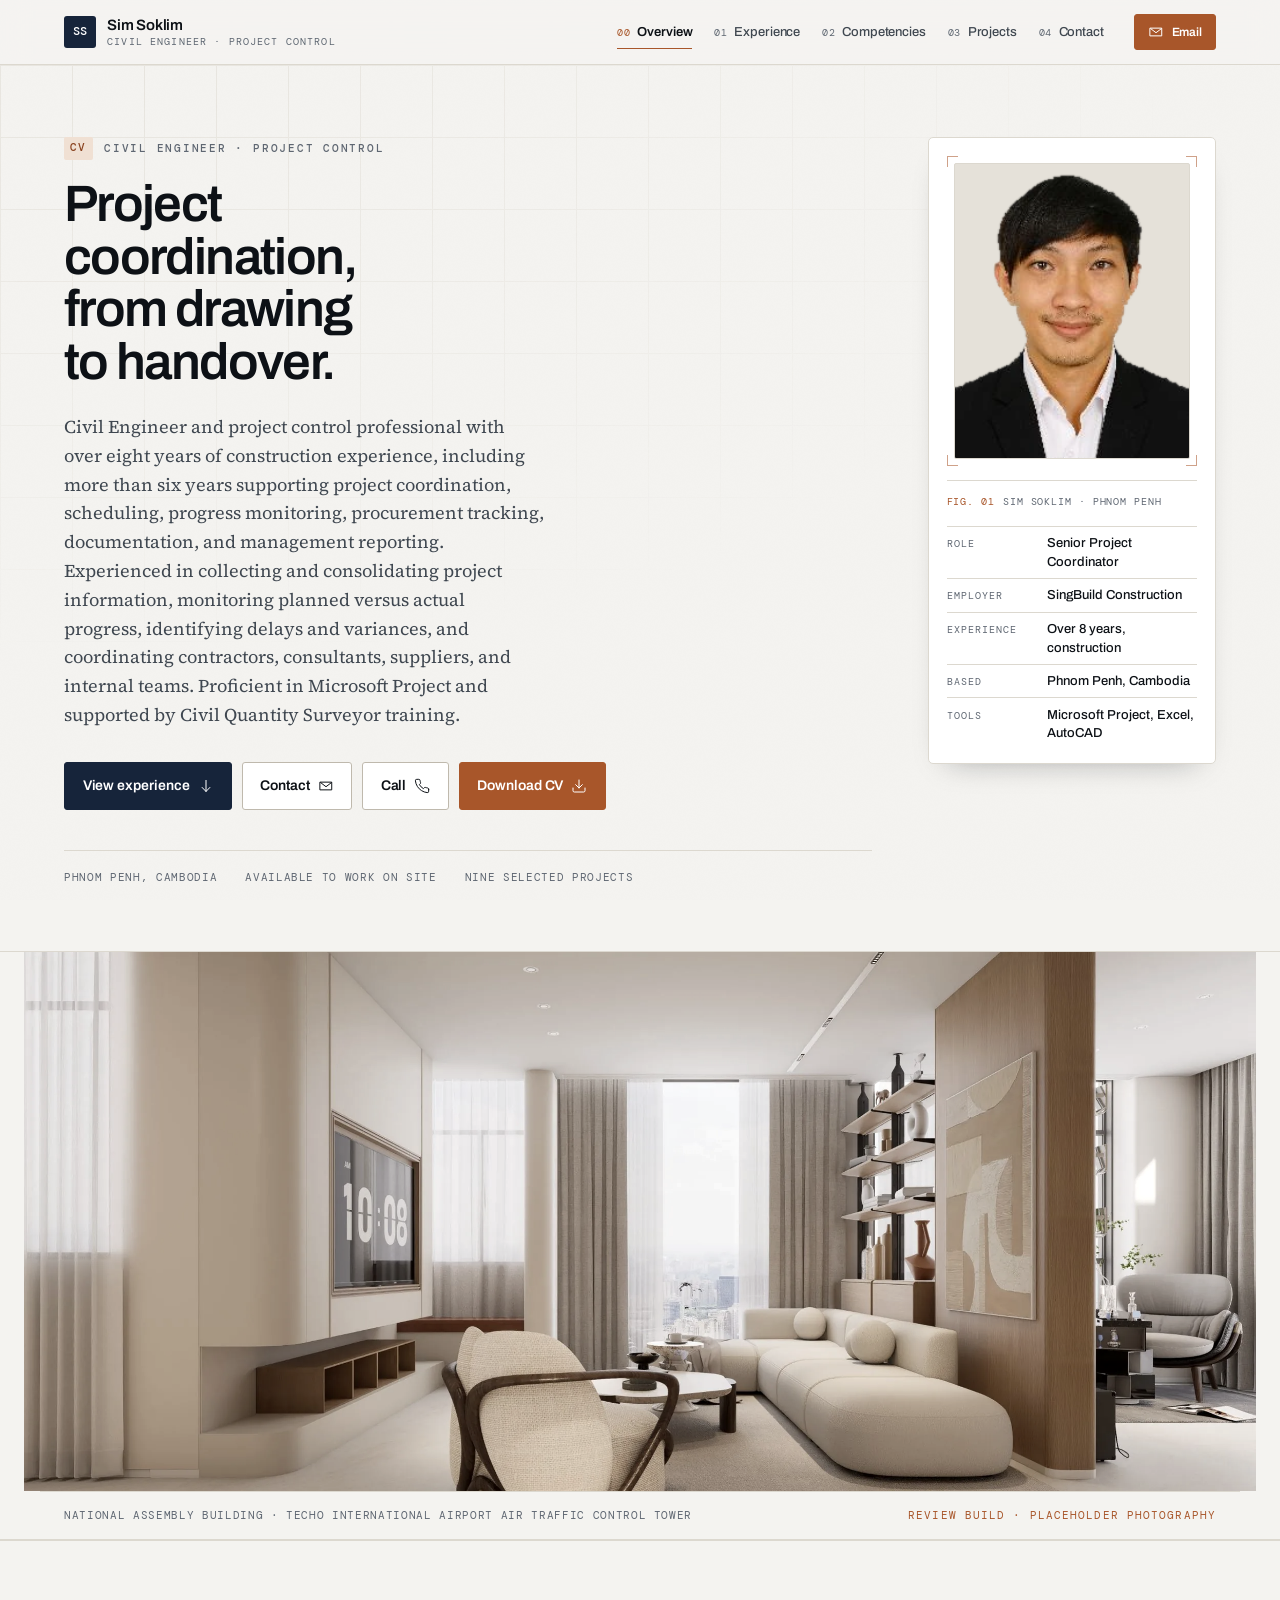
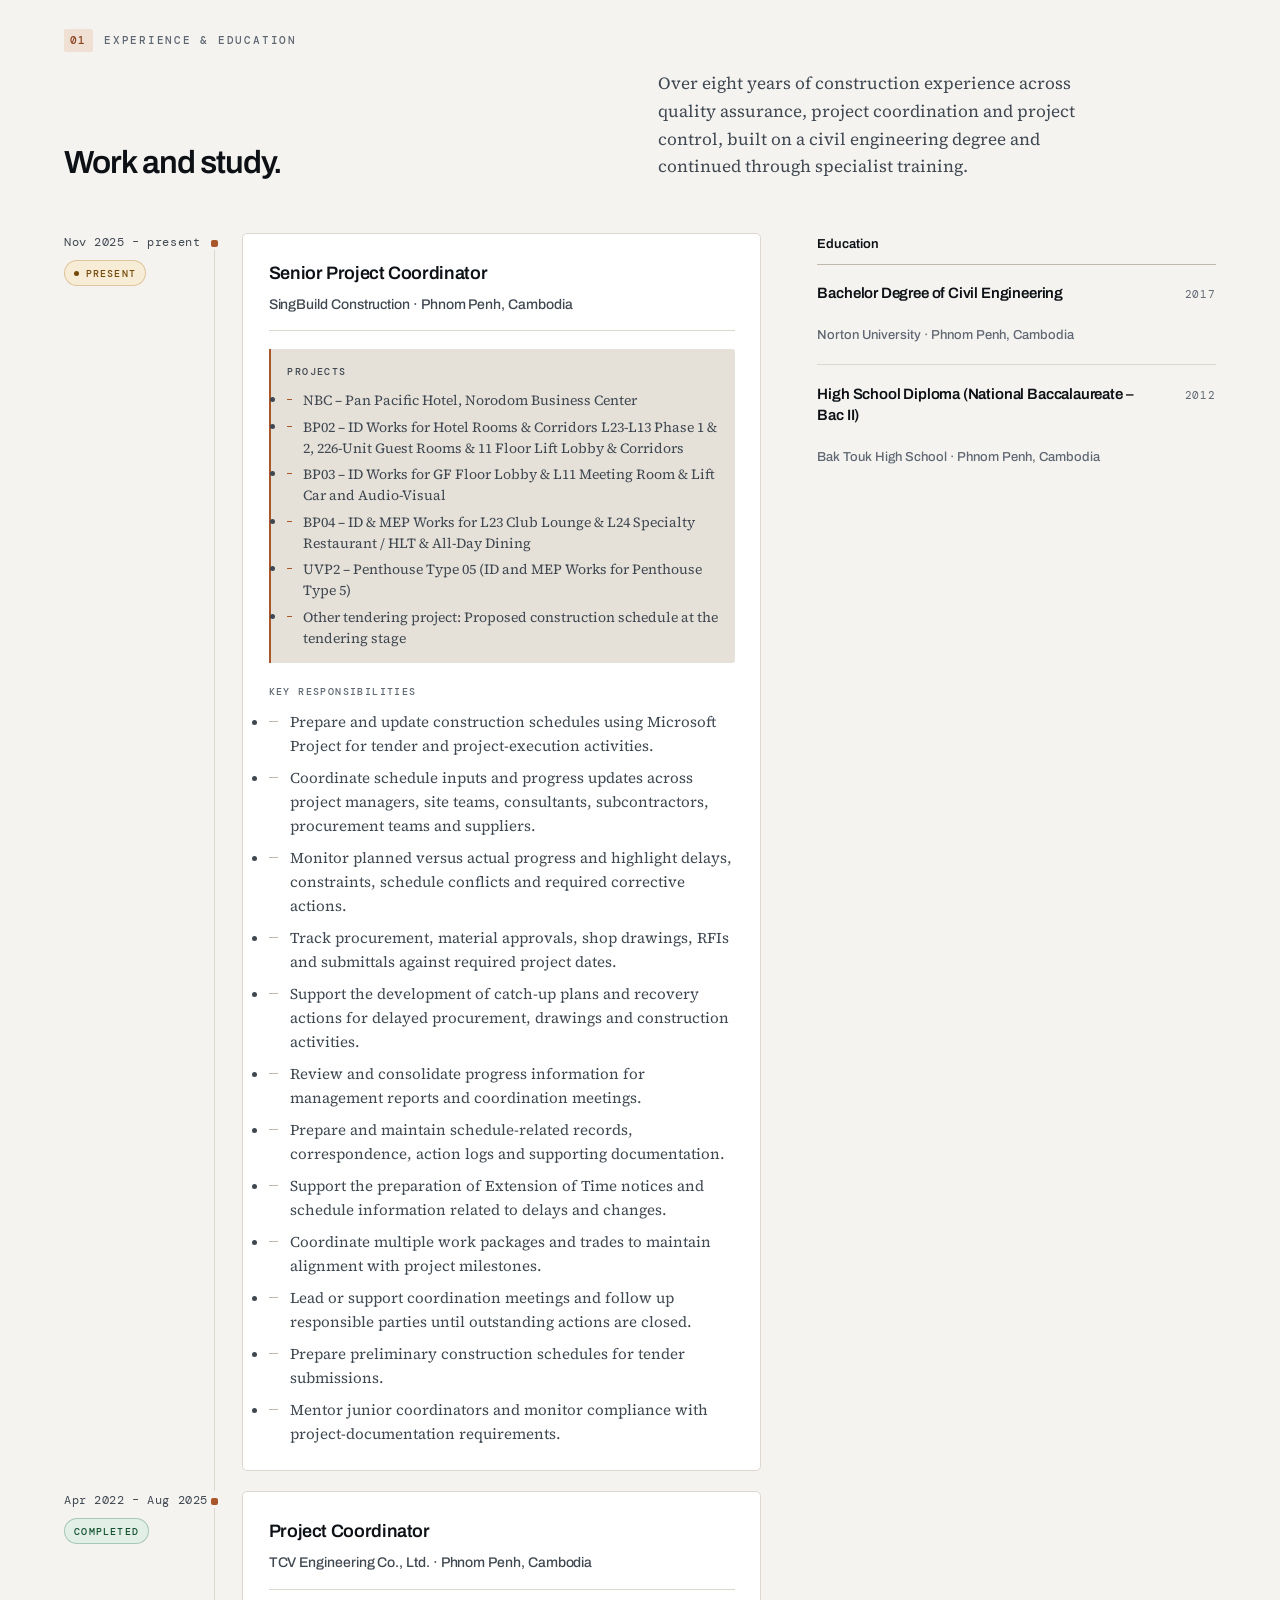
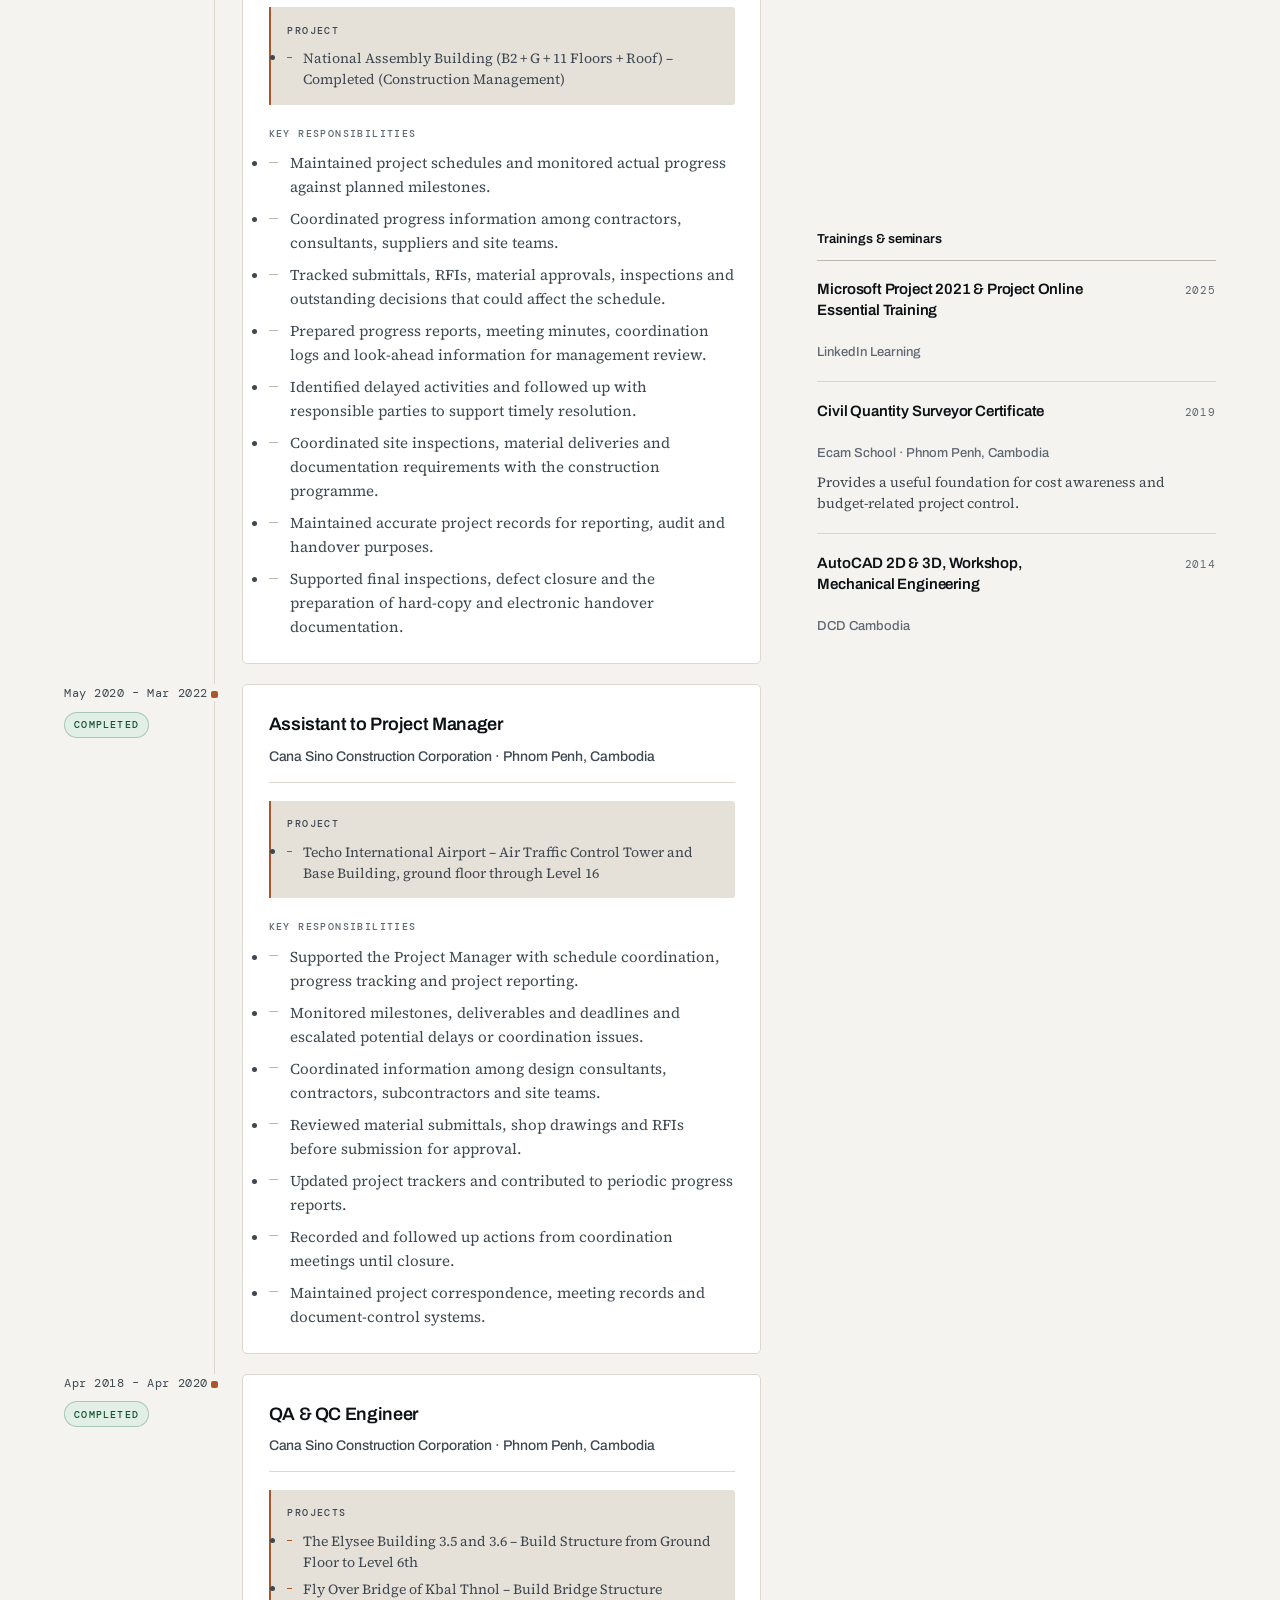
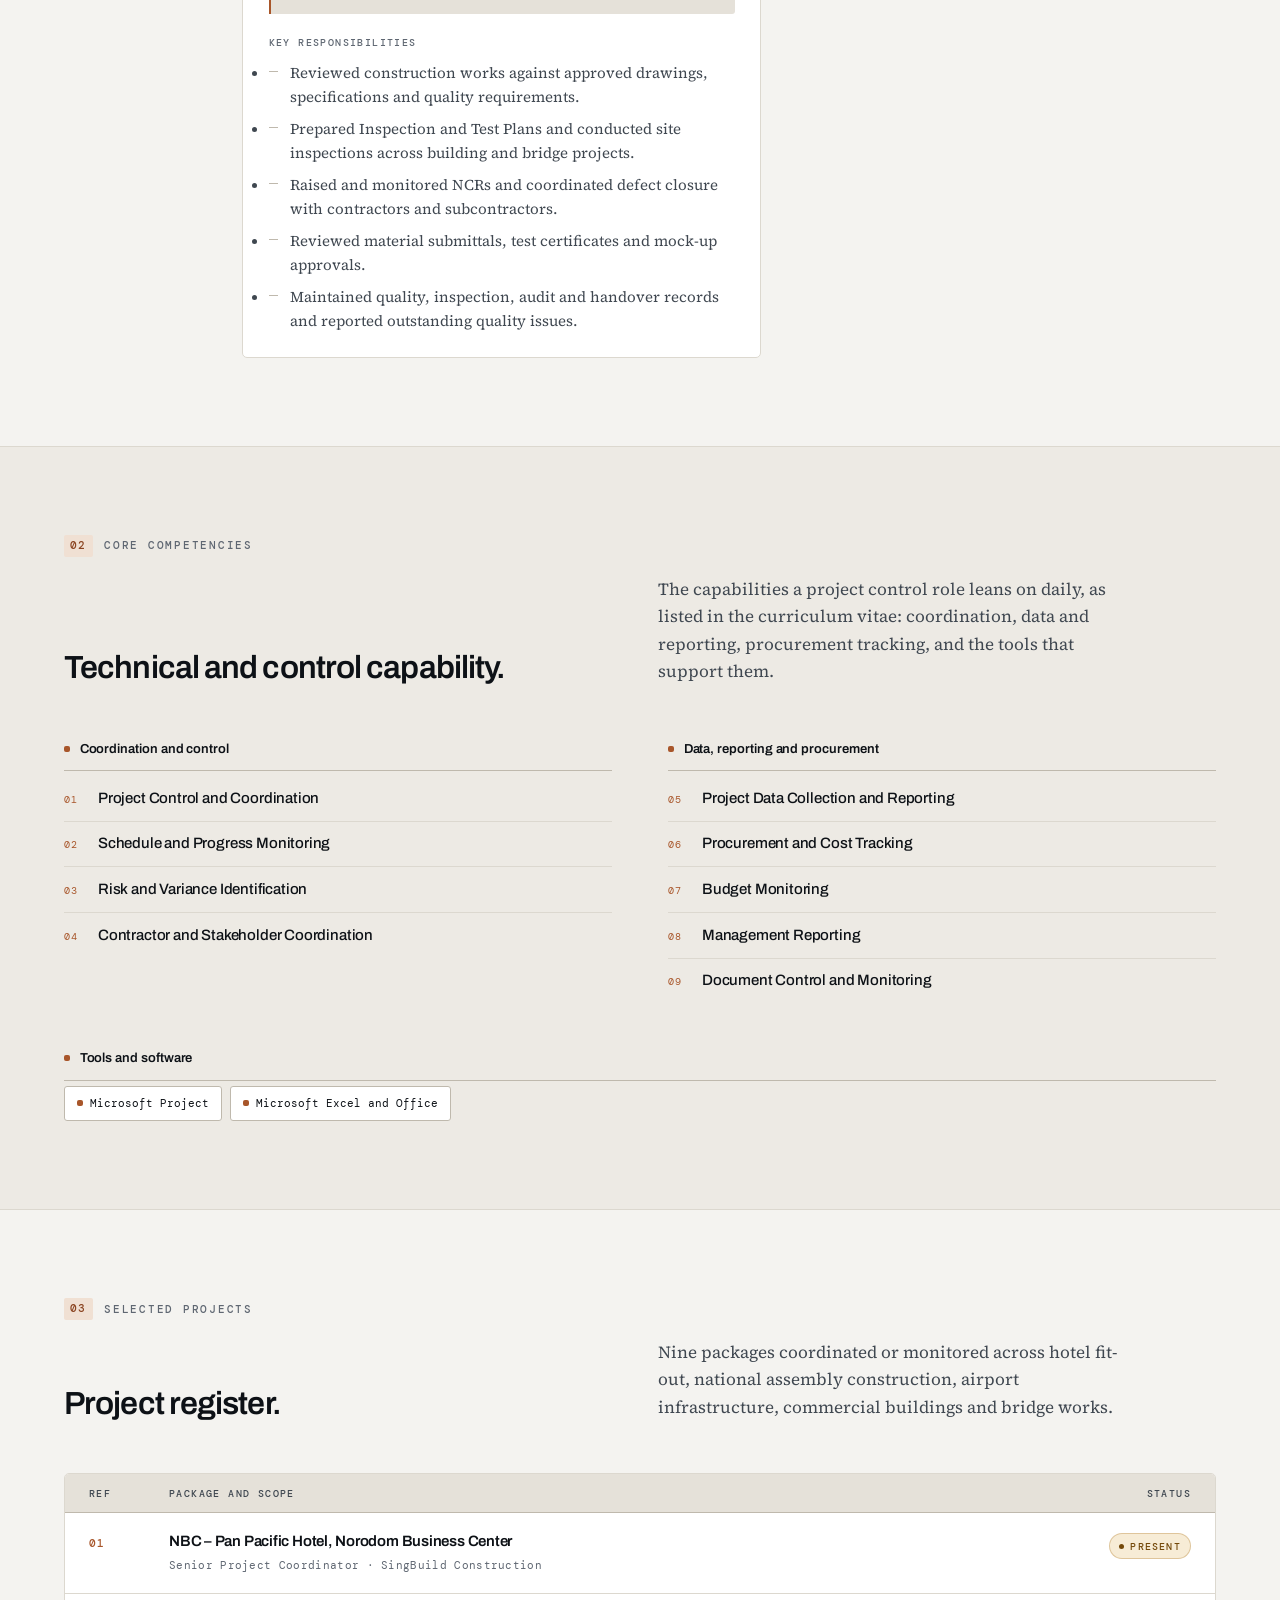
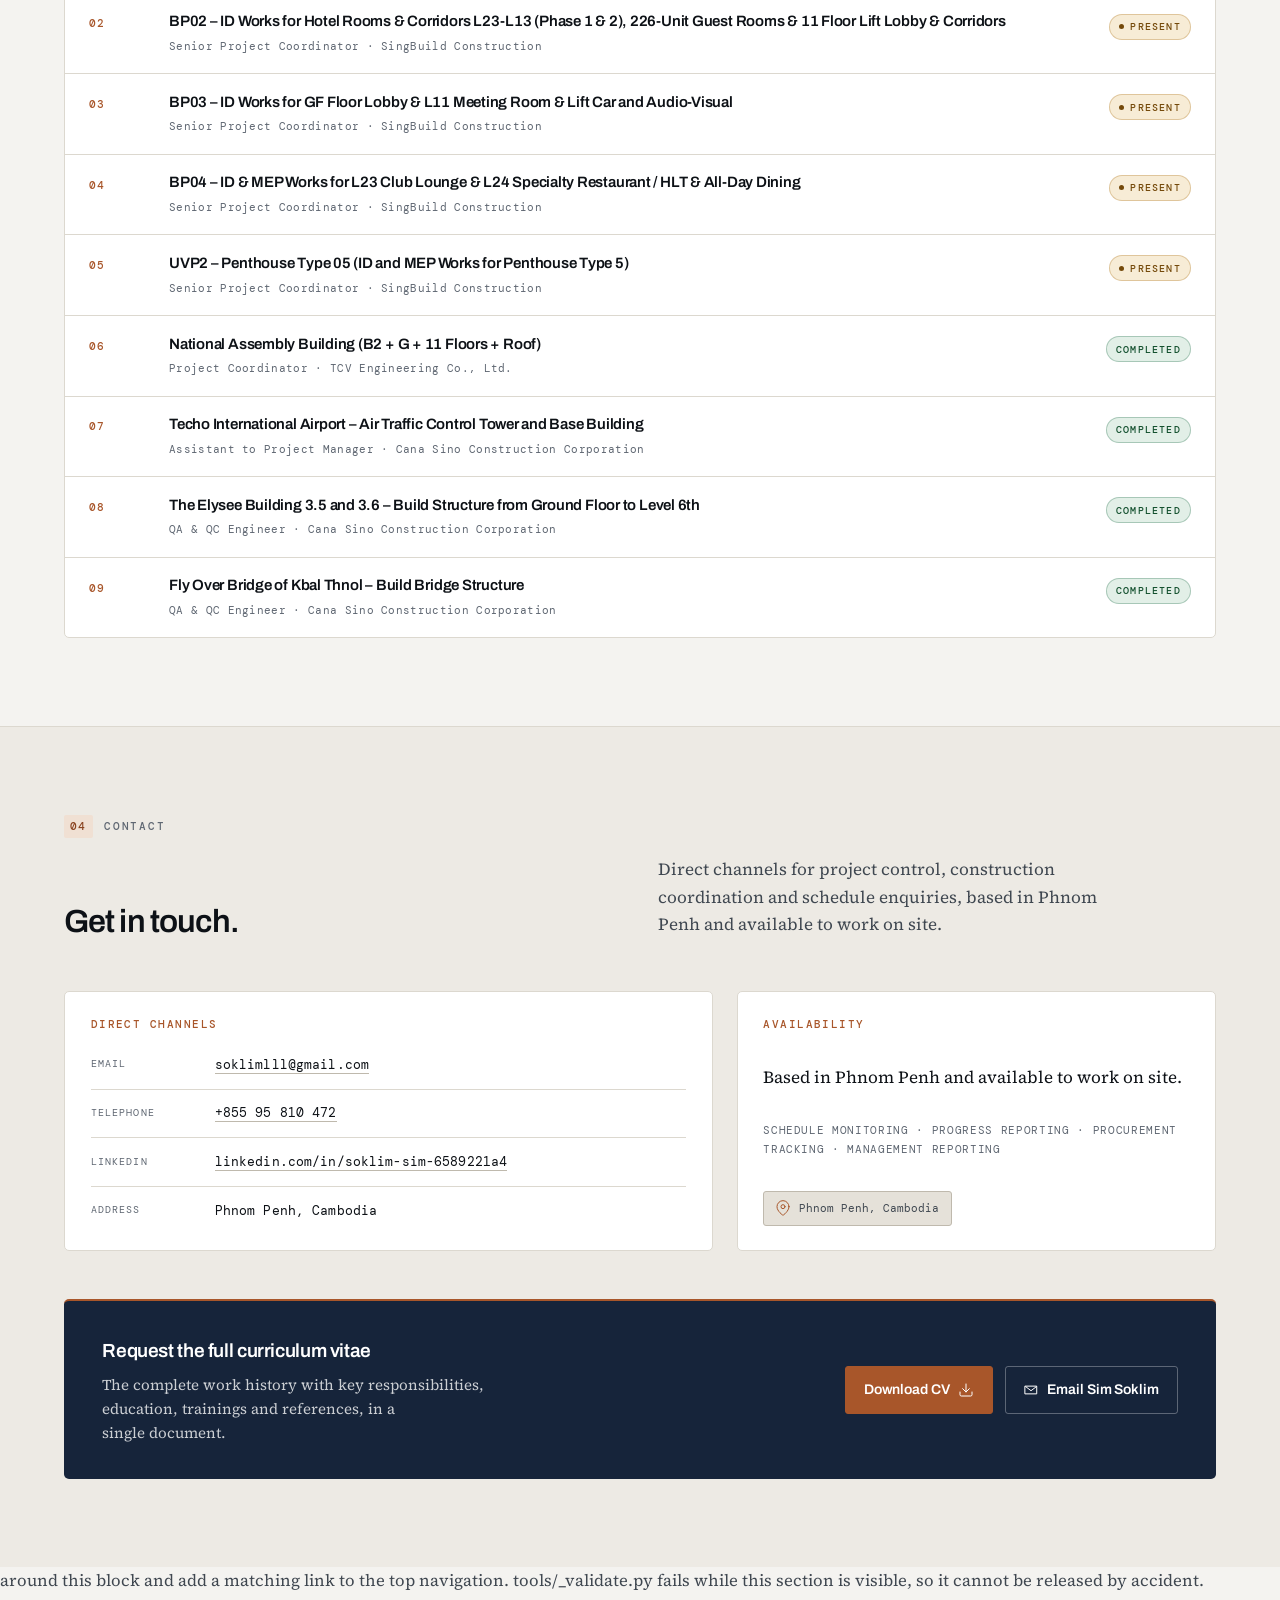
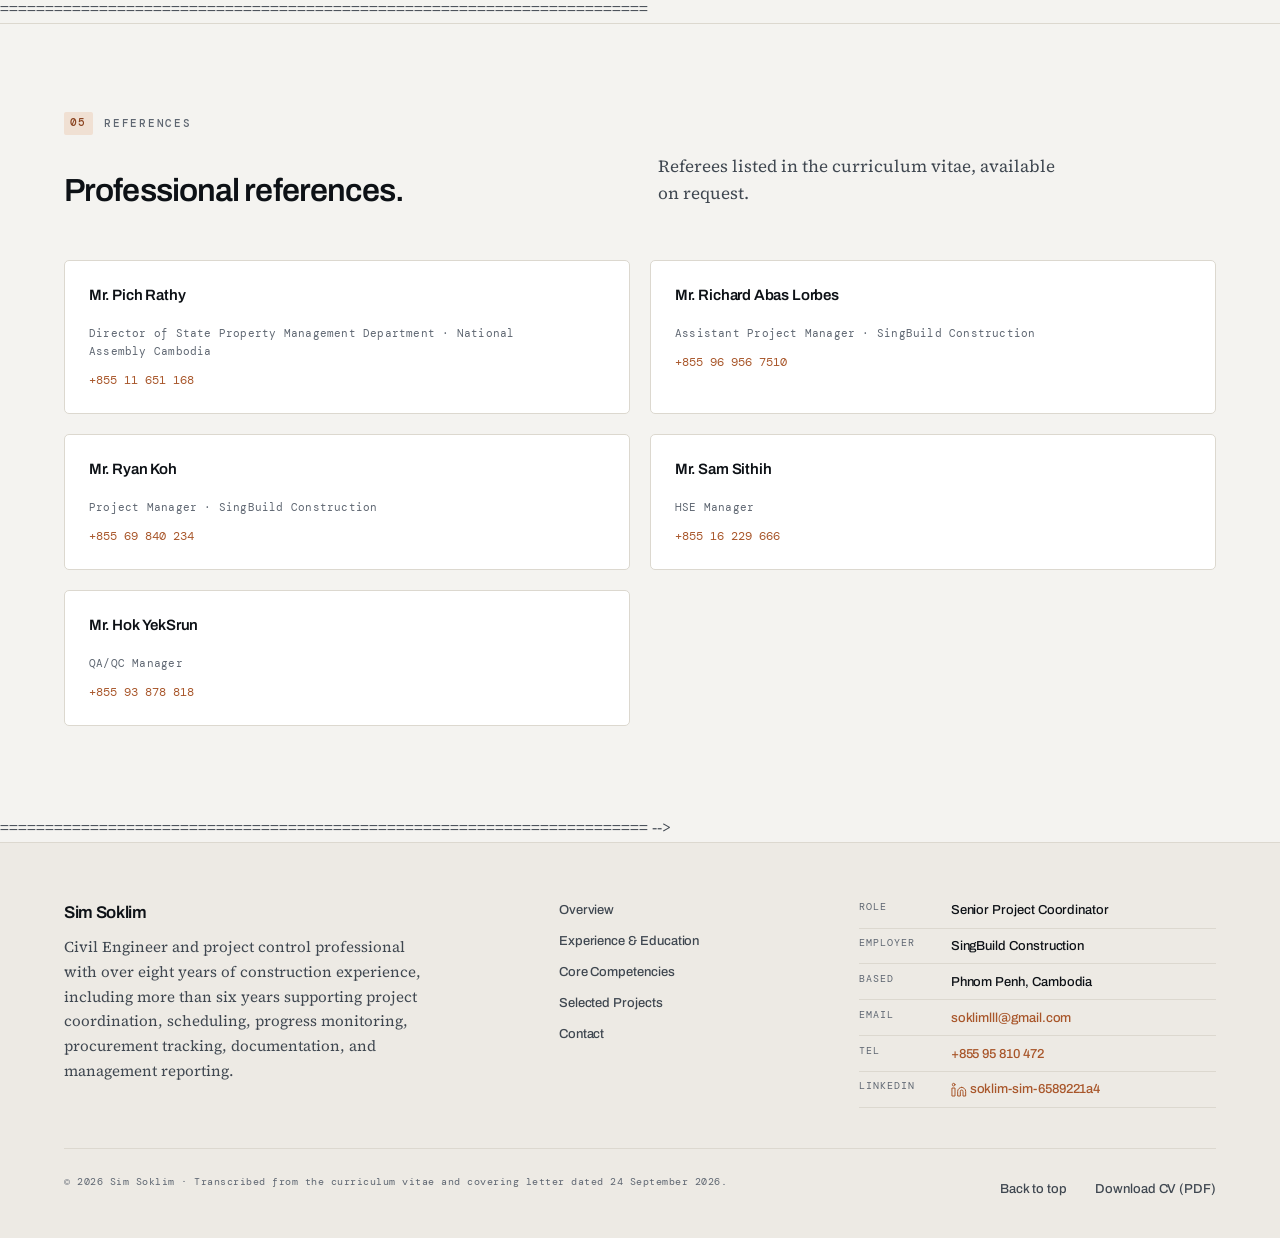
==== index.html @ bffebc08 "Sim Soklim portfolio: offline-first single-page review site Plain HTML, CSS and vanilla JS. No build" ====
<!DOCTYPE html>
<html lang="en">
<head>
  <meta charset="UTF-8">
  <meta name="viewport" content="width=device-width, initial-scale=1.0, viewport-fit=cover">
  <meta name="description" content="Sim Soklim, Civil Engineer and Project Control professional with over eight years of construction experience, covering project coordination, scheduling, progress monitoring, procurement tracking, and management reporting.">
  <meta name="theme-color" content="#f5f4f1">
  <meta name="color-scheme" content="light">
  <meta property="og:type" content="website">
  <meta property="og:title" content="Sim Soklim | Civil Engineer · Project Control">
  <meta property="og:description" content="Civil Engineer and Project Control professional with over eight years of construction experience in Phnom Penh, Cambodia.">
  <meta property="og:image" content="images/og-hero.jpg">
  <meta name="twitter:card" content="summary_large_image">
  <meta name="twitter:image" content="images/og-hero.jpg">
  <title>Sim Soklim | Civil Engineer · Project Control</title>
  <!-- The two faces that paint first: display heading and body copy -->
  <link rel="preload" as="font" type="font/woff2" href="fonts/Archivo-600.woff2" crossorigin>
  <link rel="preload" as="font" type="font/woff2" href="fonts/SourceSerif4-400.woff2" crossorigin>
  <link rel="preload" as="image" href="images/hero.webp" fetchpriority="high">
  <link rel="stylesheet" href="css/style.css">
</head>
<body>

  <a class="skip-link" href="#main">Skip to content</a>

  <!-- Inline SVG sprite: icons cost no requests and inherit currentColor -->
  <svg class="sprite" aria-hidden="true" focusable="false" width="0" height="0" xmlns="http://www.w3.org/2000/svg">
    <defs>
      <symbol id="ico-arrow-down" viewBox="0 0 24 24" fill="none" stroke="currentColor" stroke-width="1.5" stroke-linecap="round" stroke-linejoin="round">
        <path d="M12 3.6v16.6M6.2 14.2 12 20.2l5.8-6"/>
      </symbol>
      <symbol id="ico-close" viewBox="0 0 24 24" fill="none" stroke="currentColor" stroke-width="1.5" stroke-linecap="round" stroke-linejoin="round">
        <path d="M5.6 5.6 18.4 18.4M18.4 5.6 5.6 18.4"/>
      </symbol>
      <symbol id="ico-mail" viewBox="0 0 24 24" fill="none" stroke="currentColor" stroke-width="1.5" stroke-linecap="round" stroke-linejoin="round">
        <path d="M3.4 6.2h17.2v11.6H3.4z"/><path d="m4.1 7 7.9 6.1L20 7"/>
      </symbol>
      <symbol id="ico-phone" viewBox="0 0 24 24" fill="none" stroke="currentColor" stroke-width="1.5" stroke-linecap="round" stroke-linejoin="round">
        <path d="M22 16.92v3a2 2 0 0 1-2.18 2 19.79 19.79 0 0 1-8.63-3.07 19.5 19.5 0 0 1-6-6 19.79 19.79 0 0 1-3.07-8.67A2 2 0 0 1 4.11 2h3a2 2 0 0 1 2 1.72 12.84 12.84 0 0 0 .7 2.81 2 2 0 0 1-.45 2.11L8.09 9.91a16 16 0 0 0 6 6l1.27-1.27a2 2 0 0 1 2.11-.45 12.84 12.84 0 0 0 2.81.7A2 2 0 0 1 22 16.92z"/>
      </symbol>
      <symbol id="ico-linkedin" viewBox="0 0 24 24" fill="none" stroke="currentColor" stroke-width="1.5" stroke-linecap="round" stroke-linejoin="round">
        <path d="M16 8a6 6 0 0 1 6 6v7h-4v-7a2 2 0 0 0-2-2 2 2 0 0 0-2 2v7h-4v-7a6 6 0 0 1 6-6z"/>
        <rect x="2" y="9" width="4" height="12"/>
        <circle cx="4" cy="4" r="2"/>
      </symbol>
      <symbol id="ico-download" viewBox="0 0 24 24" fill="none" stroke="currentColor" stroke-width="1.5" stroke-linecap="round" stroke-linejoin="round">
        <path d="M21 15v4a2 2 0 0 1-2 2H5a2 2 0 0 1-2-2v-4"/>
        <polyline points="7 10 12 15 17 10"/>
        <line x1="12" y1="15" x2="12" y2="3"/>
      </symbol>
      <symbol id="ico-pin" viewBox="0 0 24 24" fill="none" stroke="currentColor" stroke-width="1.5" stroke-linecap="round" stroke-linejoin="round">
        <path d="M21 10c0 7-9 13-9 13s-9-6-9-13a9 9 0 0 1 18 0z"/>
        <circle cx="12" cy="10" r="3"/>
      </symbol>
    </defs>
  </svg>

  <!-- ===== Top navigation ===== -->
  <header class="topbar">
    <div class="wrap topbar-inner">
      <a class="brand" href="#overview" aria-label="Sim Soklim, back to overview">
        <span class="brand-mark" aria-hidden="true">SS</span>
        <span class="brand-text">
          <span class="brand-name">Sim Soklim</span>
          <span class="brand-role">Civil Engineer · Project Control</span>
        </span>
      </a>

      <nav class="nav" aria-label="Primary">
        <a class="nav-link" data-nav href="#overview"><span class="nav-num">00</span>Overview</a>
        <a class="nav-link" data-nav href="#experience-and-education"><span class="nav-num">01</span>Experience</a>
        <a class="nav-link" data-nav href="#core-competencies"><span class="nav-num">02</span>Competencies</a>
        <a class="nav-link" data-nav href="#selected-projects"><span class="nav-num">03</span>Projects</a>
        <a class="nav-link" data-nav href="#contact"><span class="nav-num">04</span>Contact</a>
      </nav>

      <div class="topbar-actions">
        <a class="btn btn-accent btn-sm topbar-email-link" href="mailto:soklimlll@gmail.com">
          <svg class="ico" viewBox="0 0 24 24" aria-hidden="true"><use href="#ico-mail"></use></svg>
          <span>Email</span>
        </a>
        <button class="burger" id="navToggle" type="button" aria-label="Open menu" aria-expanded="false" aria-controls="navPanel">
          <span></span><span></span><span></span>
        </button>
      </div>

      <!-- Scroll progress: filled by js/script.js -->
      <div class="progress" aria-hidden="true"><div class="progress-bar" id="progressBar"></div></div>
    </div>
  </header>

  <!-- ===== Mobile drawer ===== -->
  <div class="drawer-backdrop" id="navBackdrop"></div>
  <aside class="drawer" id="navPanel" aria-hidden="true" aria-label="Sections menu" inert>
    <div class="drawer-head">
      <span class="drawer-brand">Sim Soklim</span>
      <button class="drawer-close" id="navClose" type="button" aria-label="Close menu">
        <svg class="ico" viewBox="0 0 24 24" aria-hidden="true"><use href="#ico-close"></use></svg>
      </button>
    </div>
    <nav class="drawer-links" aria-label="Mobile">
      <a class="drawer-link" data-nav href="#overview"><span class="drawer-num">00</span>Overview</a>
      <a class="drawer-link" data-nav href="#experience-and-education"><span class="drawer-num">01</span>Experience &amp; Education</a>
      <a class="drawer-link" data-nav href="#core-competencies"><span class="drawer-num">02</span>Core Competencies</a>
      <a class="drawer-link" data-nav href="#selected-projects"><span class="drawer-num">03</span>Selected Projects</a>
      <a class="drawer-link" data-nav href="#contact"><span class="drawer-num">04</span>Contact</a>
    </nav>
    <div class="drawer-foot">
      <p class="drawer-strong">Sim Soklim</p>
      <p>Civil Engineer · Project Control</p>
      <p>Phnom Penh, Cambodia</p>
      <p><a href="mailto:soklimlll@gmail.com">soklimlll@gmail.com</a></p>
      <p><a href="tel:+85595810472">+855 95 810 472</a></p>
    </div>
  </aside>

  <main id="main">


    <!-- ===== 00  Overview ===== -->
    <section class="hero" id="overview">
      <div class="wrap">
        <div class="hero-grid">

          <div>
            <div class="hero-lead">
              <p class="eyebrow"><span class="eyebrow-index">CV</span> Civil Engineer · Project Control</p>
              <h1 class="hero-title">Project coordination, from drawing to handover.</h1>
            </div>

            <p class="hero-lede">Civil Engineer and project control professional with over eight years of construction experience, including more than six years supporting project coordination, scheduling, progress monitoring, procurement tracking, documentation, and management reporting. Experienced in collecting and consolidating project information, monitoring planned versus actual progress, identifying delays and variances, and coordinating contractors, consultants, suppliers, and internal teams. Proficient in Microsoft Project and supported by Civil Quantity Surveyor training.</p>

            <div class="hero-actions">
              <a class="btn btn-primary" href="#experience-and-education">
                <span>View experience</span>
                <svg class="ico" viewBox="0 0 24 24" aria-hidden="true"><use href="#ico-arrow-down"></use></svg>
              </a>
              <a class="btn btn-secondary" href="#contact">
                <span>Contact</span>
                <svg class="ico" viewBox="0 0 24 24" aria-hidden="true"><use href="#ico-mail"></use></svg>
              </a>
              <a class="btn btn-secondary" href="tel:+85595810472">
                <span>Call</span>
                <svg class="ico" viewBox="0 0 24 24" aria-hidden="true"><use href="#ico-phone"></use></svg>
              </a>
              <a class="btn btn-accent" href="assets/Sim-Soklim-CV.pdf" download="Sim-Soklim-CV.pdf">
                <span>Download CV</span>
                <svg class="ico" viewBox="0 0 24 24" aria-hidden="true"><use href="#ico-download"></use></svg>
              </a>
            </div>

            <div class="hero-meta">
              <span class="mono-note">Phnom Penh, Cambodia</span>
              <span class="mono-note">Available to work on site</span>
              <span class="mono-note">Nine selected projects</span>
            </div>
          </div>

          <div class="hero-aside">
            <div class="spec-card">
              <div class="spec-frame">
                <span class="corner corner-tl" aria-hidden="true"></span>
                <span class="corner corner-tr" aria-hidden="true"></span>
                <span class="corner corner-bl" aria-hidden="true"></span>
                <span class="corner corner-br" aria-hidden="true"></span>
                <div class="portrait-frame">
                  <span class="portrait-tile" aria-hidden="true">SS</span>
                  <img src="images/portrait-cutout.webp" alt="Portrait of Sim Soklim" width="202" height="283" fetchpriority="high" decoding="async">
                </div>
              </div>
              <p class="spec-caption"><span>Fig. 01</span> Sim Soklim · Phnom Penh</p>
              <dl class="spec-facts">
                <div class="spec-fact"><dt>Role</dt><dd>Senior Project Coordinator</dd></div>
                <div class="spec-fact"><dt>Employer</dt><dd>SingBuild Construction</dd></div>
                <div class="spec-fact"><dt>Experience</dt><dd>Over 8 years, construction</dd></div>
                <div class="spec-fact"><dt>Based</dt><dd>Phnom Penh, Cambodia</dd></div>
                <div class="spec-fact"><dt>Tools</dt><dd>Microsoft Project, Excel, AutoCAD</dd></div>
              </dl>
            </div>
          </div>

        </div>
      </div>
    </section>

    <!-- ===== Featured band ===== -->
    <figure class="band">
      <div class="band-wrap wrap-wide">
        <img class="band-img" src="images/hero.webp" alt="Construction imagery representing the National Assembly Building and the Techo International Airport Air Traffic Control Tower" width="2400" height="1350" fetchpriority="high" decoding="async">
      </div>
      <figcaption class="wrap band-caption">
        <span class="mono-note">National Assembly Building · Techo International Airport Air Traffic Control Tower</span>
        <span class="band-note">Review build · placeholder photography</span>
      </figcaption>
    </figure>


    <!-- ===== 01  Experience & Education ===== -->
    <section class="section" id="experience-and-education">
      <div class="wrap">
        <header class="section-head">
          <p class="eyebrow"><span class="eyebrow-index">01</span> Experience &amp; Education</p>
          <h2 class="section-title">Work and study.</h2>
          <p class="section-lede">Over eight years of construction experience across quality assurance, project coordination and project control, built on a civil engineering degree and continued through specialist training.</p>
        </header>

        <div class="section-split">
          <div class="timeline">

            <!-- Current role -->
            <article class="timeline-item">
              <span class="timeline-node" aria-hidden="true"></span>
              <div class="timeline-meta">
                <p class="timeline-period"><time datetime="2025-11">Nov 2025</time> – present</p>
                <span class="status-pill status-live"><span class="pill-dot" aria-hidden="true"></span>Present</span>
              </div>
              <div class="timeline-body card card-lift">
                <div class="entry-head">
                  <h3 class="entry-title">Senior Project Coordinator</h3>
                  <p class="entry-org">SingBuild Construction · Phnom Penh, Cambodia</p>
                </div>
                <div class="entry-projects">
                  <p class="entry-label">Projects</p>
                  <ul class="entry-projects-list">
                    <li>NBC – Pan Pacific Hotel, Norodom Business Center</li>
                    <li>BP02 – ID Works for Hotel Rooms &amp; Corridors L23-L13 Phase 1 &amp; 2, 226-Unit Guest Rooms &amp; 11 Floor Lift Lobby &amp; Corridors</li>
                    <li>BP03 – ID Works for GF Floor Lobby &amp; L11 Meeting Room &amp; Lift Car and Audio-Visual</li>
                    <li>BP04 – ID &amp; MEP Works for L23 Club Lounge &amp; L24 Specialty Restaurant / HLT &amp; All-Day Dining</li>
                    <li>UVP2 – Penthouse Type 05 (ID and MEP Works for Penthouse Type 5)</li>
                    <li>Other tendering project: Proposed construction schedule at the tendering stage</li>
                  </ul>
                </div>
                <p class="entry-label">Key responsibilities</p>
                <ul class="entry-list">
                  <li>Prepare and update construction schedules using Microsoft Project for tender and project-execution activities.</li>
                  <li>Coordinate schedule inputs and progress updates across project managers, site teams, consultants, subcontractors, procurement teams and suppliers.</li>
                  <li>Monitor planned versus actual progress and highlight delays, constraints, schedule conflicts and required corrective actions.</li>
                  <li>Track procurement, material approvals, shop drawings, RFIs and submittals against required project dates.</li>
                  <li>Support the development of catch-up plans and recovery actions for delayed procurement, drawings and construction activities.</li>
                  <li>Review and consolidate progress information for management reports and coordination meetings.</li>
                  <li>Prepare and maintain schedule-related records, correspondence, action logs and supporting documentation.</li>
                  <li>Support the preparation of Extension of Time notices and schedule information related to delays and changes.</li>
                  <li>Coordinate multiple work packages and trades to maintain alignment with project milestones.</li>
                  <li>Lead or support coordination meetings and follow up responsible parties until outstanding actions are closed.</li>
                  <li>Prepare preliminary construction schedules for tender submissions.</li>
                  <li>Mentor junior coordinators and monitor compliance with project-documentation requirements.</li>
                </ul>
              </div>
            </article>


            <!-- Role 2 -->
            <article class="timeline-item">
              <span class="timeline-node" aria-hidden="true"></span>
              <div class="timeline-meta">
                <p class="timeline-period"><time datetime="2022-04">Apr 2022</time> – <time datetime="2025-08">Aug 2025</time></p>
                <span class="status-pill status-done">Completed</span>
              </div>
              <div class="timeline-body card card-lift">
                <div class="entry-head">
                  <h3 class="entry-title">Project Coordinator</h3>
                  <p class="entry-org">TCV Engineering Co., Ltd. · Phnom Penh, Cambodia</p>
                </div>
                <div class="entry-projects">
                  <p class="entry-label">Project</p>
                  <ul class="entry-projects-list">
                    <li>National Assembly Building (B2 + G + 11 Floors + Roof) – Completed (Construction Management)</li>
                  </ul>
                </div>
                <p class="entry-label">Key responsibilities</p>
                <ul class="entry-list">
                  <li>Maintained project schedules and monitored actual progress against planned milestones.</li>
                  <li>Coordinated progress information among contractors, consultants, suppliers and site teams.</li>
                  <li>Tracked submittals, RFIs, material approvals, inspections and outstanding decisions that could affect the schedule.</li>
                  <li>Prepared progress reports, meeting minutes, coordination logs and look-ahead information for management review.</li>
                  <li>Identified delayed activities and followed up with responsible parties to support timely resolution.</li>
                  <li>Coordinated site inspections, material deliveries and documentation requirements with the construction programme.</li>
                  <li>Maintained accurate project records for reporting, audit and handover purposes.</li>
                  <li>Supported final inspections, defect closure and the preparation of hard-copy and electronic handover documentation.</li>
                </ul>
              </div>
            </article>

            <!-- Role 3 -->
            <article class="timeline-item">
              <span class="timeline-node" aria-hidden="true"></span>
              <div class="timeline-meta">
                <p class="timeline-period"><time datetime="2020-05">May 2020</time> – <time datetime="2022-03">Mar 2022</time></p>
                <span class="status-pill status-done">Completed</span>
              </div>
              <div class="timeline-body card card-lift">
                <div class="entry-head">
                  <h3 class="entry-title">Assistant to Project Manager</h3>
                  <p class="entry-org">Cana Sino Construction Corporation · Phnom Penh, Cambodia</p>
                </div>
                <div class="entry-projects">
                  <p class="entry-label">Project</p>
                  <ul class="entry-projects-list">
                    <li>Techo International Airport – Air Traffic Control Tower and Base Building, ground floor through Level 16</li>
                  </ul>
                </div>
                <p class="entry-label">Key responsibilities</p>
                <ul class="entry-list">
                  <li>Supported the Project Manager with schedule coordination, progress tracking and project reporting.</li>
                  <li>Monitored milestones, deliverables and deadlines and escalated potential delays or coordination issues.</li>
                  <li>Coordinated information among design consultants, contractors, subcontractors and site teams.</li>
                  <li>Reviewed material submittals, shop drawings and RFIs before submission for approval.</li>
                  <li>Updated project trackers and contributed to periodic progress reports.</li>
                  <li>Recorded and followed up actions from coordination meetings until closure.</li>
                  <li>Maintained project correspondence, meeting records and document-control systems.</li>
                </ul>
              </div>
            </article>


            <!-- Role 4 -->
            <article class="timeline-item">
              <span class="timeline-node" aria-hidden="true"></span>
              <div class="timeline-meta">
                <p class="timeline-period"><time datetime="2018-04">Apr 2018</time> – <time datetime="2020-04">Apr 2020</time></p>
                <span class="status-pill status-done">Completed</span>
              </div>
              <div class="timeline-body card card-lift">
                <div class="entry-head">
                  <h3 class="entry-title">QA &amp; QC Engineer</h3>
                  <p class="entry-org">Cana Sino Construction Corporation · Phnom Penh, Cambodia</p>
                </div>
                <div class="entry-projects">
                  <p class="entry-label">Projects</p>
                  <ul class="entry-projects-list">
                    <li>The Elysee Building 3.5 and 3.6 – Build Structure from Ground Floor to Level 6th</li>
                    <li>Fly Over Bridge of Kbal Thnol – Build Bridge Structure</li>
                  </ul>
                </div>
                <p class="entry-label">Key responsibilities</p>
                <ul class="entry-list">
                  <li>Reviewed construction works against approved drawings, specifications and quality requirements.</li>
                  <li>Prepared Inspection and Test Plans and conducted site inspections across building and bridge projects.</li>
                  <li>Raised and monitored NCRs and coordinated defect closure with contractors and subcontractors.</li>
                  <li>Reviewed material submittals, test certificates and mock-up approvals.</li>
                  <li>Maintained quality, inspection, audit and handover records and reported outstanding quality issues.</li>
                </ul>
              </div>
            </article>

          </div>

          <!-- Study -->
          <div class="study">
            <div class="study-group">
              <h3 class="study-group-title">Education</h3>
              <div class="study-list">
                <div class="study-item">
                  <div class="study-item-head">
                    <p class="study-title">Bachelor Degree of Civil Engineering</p>
                    <span class="study-year">2017</span>
                  </div>
                  <p class="study-org">Norton University · Phnom Penh, Cambodia</p>
                </div>
                <div class="study-item">
                  <div class="study-item-head">
                    <p class="study-title">High School Diploma (National Baccalaureate – Bac II)</p>
                    <span class="study-year">2012</span>
                  </div>
                  <p class="study-org">Bak Touk High School · Phnom Penh, Cambodia</p>
                </div>
              </div>
            </div>

            <div class="study-group">
              <h3 class="study-group-title">Trainings &amp; seminars</h3>
              <div class="study-list">
                <div class="study-item">
                  <div class="study-item-head">
                    <p class="study-title">Microsoft Project 2021 &amp; Project Online Essential Training</p>
                    <span class="study-year">2025</span>
                  </div>
                  <p class="study-org">LinkedIn Learning</p>
                </div>
                <div class="study-item">
                  <div class="study-item-head">
                    <p class="study-title">Civil Quantity Surveyor Certificate</p>
                    <span class="study-year">2019</span>
                  </div>
                  <p class="study-org">Ecam School · Phnom Penh, Cambodia</p>
                  <p class="study-note">Provides a useful foundation for cost awareness and budget-related project control.</p>
                </div>
                <div class="study-item">
                  <div class="study-item-head">
                    <p class="study-title">AutoCAD 2D &amp; 3D, Workshop, Mechanical Engineering</p>
                    <span class="study-year">2014</span>
                  </div>
                  <p class="study-org">DCD Cambodia</p>
                </div>
              </div>
            </div>
          </div>

        </div>
      </div>
    </section>


    <!-- ===== 02  Core Competencies ===== -->
    <section class="section section-alt" id="core-competencies">
      <div class="wrap">
        <header class="section-head">
          <p class="eyebrow"><span class="eyebrow-index">02</span> Core Competencies</p>
          <h2 class="section-title">Technical and control capability.</h2>
          <p class="section-lede">The capabilities a project control role leans on daily, as listed in the curriculum vitae: coordination, data and reporting, procurement tracking, and the tools that support them.</p>
        </header>

        <div class="capabilities">
          <div class="cap-group">
            <h3 class="cap-group-title"><span class="marker" aria-hidden="true"></span>Coordination and control</h3>
            <ul class="cap-list">
              <li class="cap-item"><span class="cap-num">01</span>Project Control and Coordination</li>
              <li class="cap-item"><span class="cap-num">02</span>Schedule and Progress Monitoring</li>
              <li class="cap-item"><span class="cap-num">03</span>Risk and Variance Identification</li>
              <li class="cap-item"><span class="cap-num">04</span>Contractor and Stakeholder Coordination</li>
            </ul>
          </div>

          <div class="cap-group">
            <h3 class="cap-group-title"><span class="marker" aria-hidden="true"></span>Data, reporting and procurement</h3>
            <ul class="cap-list">
              <li class="cap-item"><span class="cap-num">05</span>Project Data Collection and Reporting</li>
              <li class="cap-item"><span class="cap-num">06</span>Procurement and Cost Tracking</li>
              <li class="cap-item"><span class="cap-num">07</span>Budget Monitoring</li>
              <li class="cap-item"><span class="cap-num">08</span>Management Reporting</li>
              <li class="cap-item"><span class="cap-num">09</span>Document Control and Monitoring</li>
            </ul>
          </div>

          <div class="cap-group cap-group-wide">
            <h3 class="cap-group-title"><span class="marker" aria-hidden="true"></span>Tools and software</h3>
            <div class="tool-tags">
              <span class="tool-tag"><span class="marker" aria-hidden="true"></span>Microsoft Project</span>
              <span class="tool-tag"><span class="marker" aria-hidden="true"></span>Microsoft Excel and Office</span>
            </div>
          </div>
        </div>
      </div>
    </section>


    <!-- ===== 03  Selected Projects ===== -->
    <section class="section" id="selected-projects">
      <div class="wrap">
        <header class="section-head">
          <p class="eyebrow"><span class="eyebrow-index">03</span> Selected Projects</p>
          <h2 class="section-title">Project register.</h2>
          <p class="section-lede">Nine packages coordinated or monitored across hotel fit-out, national assembly construction, airport infrastructure, commercial buildings and bridge works.</p>
        </header>

        <div class="register">
          <div class="register-head" aria-hidden="true">
            <span>Ref</span>
            <span>Package and scope</span>
            <span>Status</span>
          </div>

          <div class="register-row">
            <span class="register-index">01</span>
            <div>
              <h3 class="register-name">NBC – Pan Pacific Hotel, Norodom Business Center</h3>
              <p class="register-role">Senior Project Coordinator · SingBuild Construction</p>
            </div>
            <div class="register-status"><span class="status-pill status-live"><span class="pill-dot" aria-hidden="true"></span>Present</span></div>
          </div>

          <div class="register-row">
            <span class="register-index">02</span>
            <div>
              <h3 class="register-name">BP02 – ID Works for Hotel Rooms &amp; Corridors L23-L13 (Phase 1 &amp; 2), 226-Unit Guest Rooms &amp; 11 Floor Lift Lobby &amp; Corridors</h3>
              <p class="register-role">Senior Project Coordinator · SingBuild Construction</p>
            </div>
            <div class="register-status"><span class="status-pill status-live"><span class="pill-dot" aria-hidden="true"></span>Present</span></div>
          </div>

          <div class="register-row">
            <span class="register-index">03</span>
            <div>
              <h3 class="register-name">BP03 – ID Works for GF Floor Lobby &amp; L11 Meeting Room &amp; Lift Car and Audio-Visual</h3>
              <p class="register-role">Senior Project Coordinator · SingBuild Construction</p>
            </div>
            <div class="register-status"><span class="status-pill status-live"><span class="pill-dot" aria-hidden="true"></span>Present</span></div>
          </div>

          <div class="register-row">
            <span class="register-index">04</span>
            <div>
              <h3 class="register-name">BP04 – ID &amp; MEP Works for L23 Club Lounge &amp; L24 Specialty Restaurant / HLT &amp; All-Day Dining</h3>
              <p class="register-role">Senior Project Coordinator · SingBuild Construction</p>
            </div>
            <div class="register-status"><span class="status-pill status-live"><span class="pill-dot" aria-hidden="true"></span>Present</span></div>
          </div>

          <div class="register-row">
            <span class="register-index">05</span>
            <div>
              <h3 class="register-name">UVP2 – Penthouse Type 05 (ID and MEP Works for Penthouse Type 5)</h3>
              <p class="register-role">Senior Project Coordinator · SingBuild Construction</p>
            </div>
            <div class="register-status"><span class="status-pill status-live"><span class="pill-dot" aria-hidden="true"></span>Present</span></div>
          </div>

          <div class="register-row">
            <span class="register-index">06</span>
            <div>
              <h3 class="register-name">National Assembly Building (B2 + G + 11 Floors + Roof)</h3>
              <p class="register-role">Project Coordinator · TCV Engineering Co., Ltd.</p>
            </div>
            <div class="register-status"><span class="status-pill status-done">Completed</span></div>
          </div>

          <div class="register-row">
            <span class="register-index">07</span>
            <div>
              <h3 class="register-name">Techo International Airport – Air Traffic Control Tower and Base Building</h3>
              <p class="register-role">Assistant to Project Manager · Cana Sino Construction Corporation</p>
            </div>
            <div class="register-status"><span class="status-pill status-done">Completed</span></div>
          </div>

          <div class="register-row">
            <span class="register-index">08</span>
            <div>
              <h3 class="register-name">The Elysee Building 3.5 and 3.6 – Build Structure from Ground Floor to Level 6th</h3>
              <p class="register-role">QA &amp; QC Engineer · Cana Sino Construction Corporation</p>
            </div>
            <div class="register-status"><span class="status-pill status-done">Completed</span></div>
          </div>

          <div class="register-row">
            <span class="register-index">09</span>
            <div>
              <h3 class="register-name">Fly Over Bridge of Kbal Thnol – Build Bridge Structure</h3>
              <p class="register-role">QA &amp; QC Engineer · Cana Sino Construction Corporation</p>
            </div>
            <div class="register-status"><span class="status-pill status-done">Completed</span></div>
          </div>
        </div>
      </div>
    </section>


    <!-- ===== 04  Contact ===== -->
    <section class="section section-alt" id="contact">
      <div class="wrap">
        <header class="section-head">
          <p class="eyebrow"><span class="eyebrow-index">04</span> Contact</p>
          <h2 class="section-title">Get in touch.</h2>
          <p class="section-lede">Direct channels for project control, construction coordination and schedule enquiries, based in Phnom Penh and available to work on site.</p>
        </header>

        <div class="contact-grid">
          <div class="contact-card card">
            <p class="card-kicker">Direct channels</p>
            <dl class="channel-list">
              <div class="channel-row">
                <dt>Email</dt>
                <dd><a href="mailto:soklimlll@gmail.com">soklimlll@gmail.com</a></dd>
              </div>
              <div class="channel-row">
                <dt>Telephone</dt>
                <dd><a href="tel:+85595810472">+855 95 810 472</a></dd>
              </div>
              <div class="channel-row">
                <dt>LinkedIn</dt>
                <dd><a href="https://www.linkedin.com/in/soklim-sim-6589221a4/" target="_blank" rel="noopener noreferrer">linkedin.com/in/soklim-sim-6589221a4</a></dd>
              </div>
              <div class="channel-row">
                <dt>Address</dt>
                <dd>Phnom Penh, Cambodia</dd>
              </div>
            </dl>
          </div>

          <div class="contact-card card availability">
            <p class="card-kicker">Availability</p>
            <p class="availability-note">Based in Phnom Penh and available to work on site.</p>
            <p class="mono-note">Schedule monitoring · Progress reporting · Procurement tracking · Management reporting</p>
            <span class="availability-badge">
              <svg class="ico ico-accent" viewBox="0 0 24 24" aria-hidden="true"><use href="#ico-pin"></use></svg>
              <span>Phnom Penh, Cambodia</span>
            </span>
          </div>
        </div>

        <div class="cta">
          <div class="cta-inner">
            <div class="cta-copy">
              <h3 class="cta-title">Request the full curriculum vitae</h3>
              <p class="cta-note">The complete work history with key responsibilities, education, trainings and references, in a single document.</p>
            </div>
            <div class="cta-actions">
              <a class="btn btn-accent" href="assets/Sim-Soklim-CV.pdf" download="Sim-Soklim-CV.pdf">
                <span>Download CV</span>
                <svg class="ico" viewBox="0 0 24 24" aria-hidden="true"><use href="#ico-download"></use></svg>
              </a>
              <a class="btn btn-secondary" href="mailto:soklimlll@gmail.com">
                <svg class="ico" viewBox="0 0 24 24" aria-hidden="true"><use href="#ico-mail"></use></svg>
                <span>Email Sim Soklim</span>
              </a>
            </div>
          </div>
        </div>
      </div>
    </section>


    <!--
    ========================================================================
    05 // References
    Held back on purpose. The referees below are transcribed from the CV, but
    their names and direct numbers are not published until the client gives
    written consent. To publish: delete the <!-- and --> around this block and
    add a matching link to the top navigation.
    tools/_validate.py fails while this section is visible, so it cannot be
    released by accident.
    ========================================================================
    <section class="section" id="references">
      <div class="wrap">
        <header class="section-head">
          <p class="eyebrow"><span class="eyebrow-index">05</span> References</p>
          <h2 class="section-title">Professional references.</h2>
          <p class="section-lede">Referees listed in the curriculum vitae, available on request.</p>
        </header>

        <div class="references-grid">
          <div class="card reference-card">
            <p class="reference-name">Mr. Pich Rathy</p>
            <p class="reference-title">Director of State Property Management Department · National Assembly Cambodia</p>
            <p class="reference-phone"><a href="tel:+85511651168">+855 11 651 168</a></p>
          </div>

          <div class="card reference-card">
            <p class="reference-name">Mr. Richard Abas Lorbes</p>
            <p class="reference-title">Assistant Project Manager · SingBuild Construction</p>
            <p class="reference-phone"><a href="tel:+855969567510">+855 96 956 7510</a></p>
          </div>

          <div class="card reference-card">
            <p class="reference-name">Mr. Ryan Koh</p>
            <p class="reference-title">Project Manager · SingBuild Construction</p>
            <p class="reference-phone"><a href="tel:+85569840234">+855 69 840 234</a></p>
          </div>

          <div class="card reference-card">
            <p class="reference-name">Mr. Sam Sithih</p>
            <p class="reference-title">HSE Manager</p>
            <p class="reference-phone"><a href="tel:+85516229666">+855 16 229 666</a></p>
          </div>

          <div class="card reference-card">
            <p class="reference-name">Mr. Hok YekSrun</p>
            <p class="reference-title">QA/QC Manager</p>
            <p class="reference-phone"><a href="tel:+85593878818">+855 93 878 818</a></p>
          </div>
        </div>
      </div>
    </section>
    ========================================================================
    -->

  </main>

  <!-- ===== Footer ===== -->
  <footer class="footer">
    <div class="wrap">
      <div class="footer-grid">
        <div>
          <p class="footer-name">Sim Soklim</p>
          <p class="footer-copy">Civil Engineer and project control professional with over eight years of construction experience, including more than six years supporting project coordination, scheduling, progress monitoring, procurement tracking, documentation, and management reporting.</p>
        </div>

        <nav class="footer-links" aria-label="Footer">
          <a href="#overview">Overview</a>
          <a href="#experience-and-education">Experience &amp; Education</a>
          <a href="#core-competencies">Core Competencies</a>
          <a href="#selected-projects">Selected Projects</a>
          <a href="#contact">Contact</a>
        </nav>

        <dl class="spec-sheet">
          <div><dt>Role</dt><dd>Senior Project Coordinator</dd></div>
          <div><dt>Employer</dt><dd>SingBuild Construction</dd></div>
          <div><dt>Based</dt><dd>Phnom Penh, Cambodia</dd></div>
          <div><dt>Email</dt><dd><a href="mailto:soklimlll@gmail.com">soklimlll@gmail.com</a></dd></div>
          <div><dt>Tel</dt><dd><a href="tel:+85595810472">+855 95 810 472</a></dd></div>
          <div><dt>LinkedIn</dt><dd><a href="https://www.linkedin.com/in/soklim-sim-6589221a4/" target="_blank" rel="noopener noreferrer"><svg class="ico" viewBox="0 0 24 24" aria-hidden="true"><use href="#ico-linkedin"></use></svg> soklim-sim-6589221a4</a></dd></div>
        </dl>
      </div>

      <div class="footer-base">
        <p class="footer-fine">&copy; <span id="year">2026</span> Sim Soklim · Transcribed from the curriculum vitae and covering letter dated 24 September 2026.</p>
        <nav class="footer-links footer-links-row" aria-label="Footer actions">
          <a class="back-to-top" id="backToTop" href="#overview">Back to top</a>
          <a href="assets/Sim-Soklim-CV.pdf" download="Sim-Soklim-CV.pdf">Download CV (PDF)</a>
        </nav>
      </div>
    </div>
  </footer>

  <script src="js/script.js" defer></script>
</body>
</html>
---- css/style.css ----
/* ==========================================================================
   Sim Soklim — Civil Engineer · Project Control
   "Technical Dossier" — single-page offline review build.

   No @import, no remote url(). Every font is self-hosted in /fonts.
   Contents
     01  Self-hosted type
     02  Design tokens
     03  Reset and base elements
     04  Layout primitives and section shell
     05  Components: buttons, status pills, cards, markers
     06  Top navigation, progress rule, mobile drawer
     07  Hero, portrait spec card, featured band
     08  Section 01: experience timeline and study
     09  Section 02: capability register
     10  Section 03: project register
     11  Section 04: contact and call to action
     12  Section 05: references (published only with referee consent)
     13  Footer
     14  Motion
     15  Responsive
     16  Print
   ========================================================================== */

/* ---------- 01  Self-hosted type ------------------------------------- */

/* Archivo — structural and interface text: headings, names, buttons, data */
@font-face {
  font-family: 'Archivo';
  font-style: normal;
  font-weight: 500;
  font-display: swap;
  src: url('../fonts/Archivo-500.woff2') format('woff2');
}

@font-face {
  font-family: 'Archivo';
  font-style: normal;
  font-weight: 600;
  font-display: swap;
  src: url('../fonts/Archivo-600.woff2') format('woff2');
}

@font-face {
  font-family: 'Archivo';
  font-style: normal;
  font-weight: 700;
  font-display: swap;
  src: url('../fonts/Archivo-700.woff2') format('woff2');
}

/* Source Serif 4 — prose: ledes, paragraphs, responsibilities, notes */
@font-face {
  font-family: 'Source Serif 4';
  font-style: normal;
  font-weight: 400;
  font-display: swap;
  src: url('../fonts/SourceSerif4-400.woff2') format('woff2');
}

@font-face {
  font-family: 'Source Serif 4';
  font-style: normal;
  font-weight: 600;
  font-display: swap;
  src: url('../fonts/SourceSerif4-600.woff2') format('woff2');
}

/* DM Mono — labels, reference numbers, dates, status */
@font-face {
  font-family: 'DM Mono';
  font-style: normal;
  font-weight: 400;
  font-display: swap;
  src: url('../fonts/DMMono-400.woff2') format('woff2');
}

@font-face {
  font-family: 'DM Mono';
  font-style: normal;
  font-weight: 500;
  font-display: swap;
  src: url('../fonts/DMMono-500.woff2') format('woff2');
}



/* ---------- 02  Design tokens ---------------------------------------- */

:root {
  /* Paper and ink */
  --paper:            #f4f3f0;  /* page */
  --paper-2:          #edeae4;  /* alternating section */
  --paper-3:          #e5e1d9;  /* inset rows, table head */
  --card:             #ffffff;
  --ink:              #0d1116;  /* headings */
  --ink-2:            #3f4750;  /* body copy */
  --ink-3:            #5f6772;  /* labels, captions (5.2:1 on paper) */
  --rule:             #dcd8cf;  /* hairlines */
  --rule-strong:      #bfb9ad;  /* hover borders, table rules */

  /* Structure: navy carries weight, copper marks interaction */
  --navy:             #16243a;
  --navy-deep:        #0c1424;
  --accent:           #a8562a;  /* copper: rules, active states, indices */
  --accent-deep:      #8a4320;
  --accent-soft:      #f0e0d3;

  /* Status: the only place colour is allowed to mean something */
  --live:             #a56a12;  /* current role */
  --live-bg:          #f7ecd6;
  --live-ink:         #74490a;
  --done:             #1f6b45;  /* completed role */
  --done-bg:          #e2efe7;
  --done-ink:         #14512f;

  /* Type: Archivo structures, Source Serif 4 reads, DM Mono annotates */
  --font-display: "Archivo", "Helvetica Neue", Helvetica, Arial, sans-serif;
  --font-body:    "Source Serif 4", Georgia, "Times New Roman", serif;
  --font-mono:    "DM Mono", ui-monospace, "Cascadia Mono", Consolas, monospace;

  /* Metrics */
  --wrap:        1200px;
  --wrap-wide:   1340px;
  --topbar-h:    4rem;
  --r-xs:        2px;      /* marks, nodes */
  --r-sm:        3px;      /* buttons, badges, inputs */
  --r-md:        5px;      /* cards, panels */
  --r-pill:      999px;    /* status pills */
  --shadow:      0 14px 30px -20px rgba(13, 17, 22, 0.4);
  --ease:        cubic-bezier(0.22, 0.68, 0.24, 1);
}

/* ---------- 03  Reset and base elements ------------------------------ */

*,
*::before,
*::after {
  box-sizing: border-box;
}

html {
  -webkit-text-size-adjust: 100%;
  scroll-behavior: smooth;
}

body {
  margin: 0;
  background-color: var(--paper);
  color: var(--ink-2);
  font-family: var(--font-body);
  font-size: 16.5px;
  line-height: 1.7;
  /* Deliberately not -webkit-font-smoothing: antialiased: subpixel rendering
     keeps a serif body crisp on Windows, where antialiasing thins the strokes. */
  text-rendering: optimizeLegibility;
}

/* Paper grain: a 160px tile of fractal noise, inlined so it costs no request */
body::before {
  content: "";
  position: fixed;
  inset: 0;
  z-index: 0;
  pointer-events: none;
  opacity: 0.35;
  mix-blend-mode: multiply;
  background-image: url("data:image/svg+xml,%3Csvg xmlns='http://www.w3.org/2000/svg' width='160' height='160'%3E%3Cfilter id='n'%3E%3CfeTurbulence type='fractalNoise' baseFrequency='0.8' numOctaves='3' stitchTiles='stitch'/%3E%3CfeColorMatrix type='saturate' values='0'/%3E%3C/filter%3E%3Crect width='160' height='160' filter='url(%23n)' opacity='0.045'/%3E%3C/svg%3E");
  background-size: 160px 160px;
}

h1, h2, h3, h4 {
  margin: 0;
  font-family: var(--font-display);
  font-weight: 600;
  color: var(--ink);
  text-wrap: balance;
}

p {
  margin: 0 0 1rem;
  text-wrap: pretty;
}

p:last-child {
  margin-bottom: 0;
}

ul, ol, dl, dd {
  margin: 0;
  padding: 0;
}

img {
  display: block;
  max-width: 100%;
  height: auto;
}

a {
  color: inherit;
  text-decoration: none;
}

button {
  font: inherit;
  color: inherit;
}

strong, b {
  font-weight: 600;
  color: var(--ink);
}

/* Anything that reads as data lines up in columns */
.mono-note,
.timeline-period,
.register-index,
.register-role,
.study-year,
.reference-phone,
.channel-row dt,
.spec-fact dt {
  font-variant-numeric: tabular-nums;
}

::selection {
  background: var(--accent-soft);
  color: var(--accent-deep);
}

:focus-visible {
  outline: 2px solid var(--accent);
  outline-offset: 2px;
  border-radius: var(--r-sm);
  box-shadow: 0 0 0 4px var(--accent-soft);
}

section[id] {
  scroll-margin-top: calc(var(--topbar-h) + 1.5rem);
}

.sprite {
  position: absolute;
  width: 0;
  height: 0;
  overflow: hidden;
}

.skip-link {
  position: absolute;
  left: 1rem;
  top: 0.75rem;
  z-index: 200;
  padding: 0.7rem 1.1rem;
  background: var(--navy);
  color: #fff;
  font-family: var(--font-mono);
  font-size: 12px;
  letter-spacing: 0.06em;
  text-transform: uppercase;
  border-radius: var(--r-sm);
  transform: translateY(-180%);
}

.skip-link:focus {
  transform: none;
}

/* ---------- 04  Layout primitives and section shell ------------------ */

.wrap {
  width: 100%;
  max-width: var(--wrap);
  margin-inline: auto;
  padding-inline: 1.5rem;
}

.wrap-wide {
  max-width: var(--wrap-wide);
}

.section {
  padding-block: 5.5rem;
  border-top: 1px solid var(--rule);
}

.section-alt {
  background: var(--paper-2);
}

.mono-note {
  font-family: var(--font-mono);
  font-size: 11px;
  font-weight: 400;
  letter-spacing: 0.06em;
  text-transform: uppercase;
  color: var(--ink-3);
}

/* Section index: copper chip, then a quiet mono label */
.eyebrow {
  display: flex;
  align-items: center;
  gap: 0.7rem;
  margin: 0 0 1.15rem;
  font-family: var(--font-mono);
  font-size: 11px;
  font-weight: 500;
  letter-spacing: 0.16em;
  text-transform: uppercase;
  color: var(--ink-3);
}

.eyebrow-index {
  padding: 0.15rem 0.4rem;
  border-radius: var(--r-xs);
  background: var(--accent-soft);
  color: var(--accent-deep);
  font-size: 10.5px;
  font-weight: 500;
  letter-spacing: 0.1em;
}

/* Editorial head: label across the top, title left, standfirst right */
.section-head {
  display: grid;
  gap: 0.85rem;
  margin-bottom: 3.25rem;
}

.section-head .eyebrow {
  margin-bottom: 0.3rem;
}

.section-title {
  margin-bottom: 0;
  font-size: clamp(1.6rem, 2.5vw, 2.1rem);
  line-height: 1.1;
  letter-spacing: -0.028em;
}

.section-lede {
  max-width: 52ch;
  font-size: 1.0625rem;
  line-height: 1.62;
  color: var(--ink-2);
}

/* ---------- 05  Components ------------------------------------------- */

.ico {
  width: 1rem;
  height: 1rem;
  display: inline-block;
  vertical-align: middle;
  flex-shrink: 0;
}

.ico-accent {
  color: var(--accent);
}

.btn {
  display: inline-flex;
  align-items: center;
  justify-content: center;
  gap: 0.5rem;
  padding: 0.7rem 1.1rem;
  border: 1px solid transparent;
  border-radius: var(--r-sm);
  font-family: var(--font-display);
  font-size: 0.875rem;
  font-weight: 600;
  letter-spacing: -0.005em;
  white-space: nowrap;
  cursor: pointer;
  transition: background-color 0.16s var(--ease), border-color 0.16s var(--ease),
    color 0.16s var(--ease), transform 0.16s var(--ease);
}

.btn:hover {
  transform: translateY(-1px);
}

.btn:active {
  transform: translateY(0);
}

.btn-primary {
  background: var(--navy);
  border-color: var(--navy);
  color: #fff;
}

.btn-primary:hover {
  background: var(--navy-deep);
  border-color: var(--navy-deep);
}

.btn-accent {
  background: var(--accent);
  border-color: var(--accent);
  color: #fff;
}

.btn-accent:hover {
  background: var(--accent-deep);
  border-color: var(--accent-deep);
}

.btn-secondary {
  background: var(--card);
  border-color: var(--rule-strong);
  color: var(--ink);
}

.btn-secondary:hover {
  border-color: var(--ink);
}

.btn-sm {
  padding: 0.45rem 0.8rem;
  font-size: 0.75rem;
}

.status-pill {
  display: inline-flex;
  align-items: center;
  gap: 0.4rem;
  padding: 0.22rem 0.58rem;
  border: 1px solid transparent;
  border-radius: var(--r-pill);
  font-family: var(--font-mono);
  font-size: 10px;
  font-weight: 500;
  letter-spacing: 0.12em;
  text-transform: uppercase;
  font-variant-numeric: tabular-nums;
  white-space: nowrap;
}

.status-live {
  background: var(--live-bg);
  border-color: color-mix(in srgb, var(--live) 30%, transparent);
  color: var(--live-ink);
}

.status-done {
  background: var(--done-bg);
  border-color: color-mix(in srgb, var(--done) 30%, transparent);
  color: var(--done-ink);
}

.pill-dot {
  width: 5px;
  height: 5px;
  border-radius: 50%;
  background: currentColor;
}

.status-live .pill-dot {
  animation: pulse 2.4s var(--ease) infinite;
}

.card {
  background: var(--card);
  border: 1px solid var(--rule);
  border-radius: var(--r-md);
}

.card-kicker {
  margin: 0 0 1rem;
  font-family: var(--font-mono);
  font-size: 10.5px;
  font-weight: 500;
  letter-spacing: 0.14em;
  text-transform: uppercase;
  color: var(--accent);
}

.card-lift {
  transition: border-color 0.18s var(--ease), box-shadow 0.18s var(--ease),
    transform 0.18s var(--ease);
}

.card-lift:hover {
  border-color: var(--rule-strong);
  box-shadow: var(--shadow);
  transform: translateY(-2px);
}

.marker {
  width: 6px;
  height: 6px;
  flex-shrink: 0;
  background: var(--accent);
  border-radius: var(--r-xs);
}


/* ---------- 06  Top navigation, progress rule, mobile drawer --------- */

.topbar {
  position: sticky;
  top: 0;
  z-index: 120;
  background: rgba(245, 244, 241, 0.92);
  backdrop-filter: blur(14px);
  -webkit-backdrop-filter: blur(14px);
  border-bottom: 1px solid var(--rule);
}

/* Scroll progress: 2 px copper rule pinned to the base of the bar */
.progress {
  position: absolute;
  left: 0;
  right: 0;
  bottom: -1px;
  height: 2px;
  pointer-events: none;
}

.progress-bar {
  width: 0;
  height: 100%;
  background: var(--accent);
  transition: width 0.1s linear;
}

.topbar-inner {
  display: flex;
  align-items: center;
  gap: 1.25rem;
  height: var(--topbar-h);
}

.brand {
  display: flex;
  align-items: center;
  gap: 0.7rem;
  margin-right: auto;
}

.brand-mark {
  display: grid;
  place-items: center;
  width: 32px;
  height: 32px;
  background: var(--navy);
  border-radius: var(--r-sm);
  color: #fff;
  font-family: var(--font-mono);
  font-size: 11.5px;
  font-weight: 500;
  letter-spacing: 0.04em;
}

.brand-text {
  display: flex;
  flex-direction: column;
  line-height: 1.35;
}

.brand-name {
  font-family: var(--font-display);
  font-size: 0.9375rem;
  font-weight: 600;
  letter-spacing: -0.015em;
  color: var(--ink);
}

.brand-role {
  font-family: var(--font-mono);
  font-size: 9.5px;
  font-weight: 400;
  letter-spacing: 0.12em;
  text-transform: uppercase;
  color: var(--ink-3);
}

.nav {
  display: flex;
  align-items: center;
  gap: 0.15rem;
}

.nav-link {
  position: relative;
  display: inline-flex;
  align-items: baseline;
  gap: 0.4rem;
  padding: 0.45rem 0.6rem;
  border-radius: var(--r-sm);
  font-family: var(--font-display);
  font-size: 0.8125rem;
  font-weight: 500;
  letter-spacing: -0.005em;
  color: var(--ink-2);
  transition: color 0.16s var(--ease), background-color 0.16s var(--ease);
}

.nav-link:hover {
  background: var(--paper-3);
  color: var(--ink);
}

.nav-link::after {
  content: "";
  position: absolute;
  left: 0.6rem;
  right: 0.6rem;
  bottom: 0.05rem;
  height: 1.5px;
  background: var(--accent);
  transform: scaleX(0);
  transform-origin: left center;
  transition: transform 0.2s var(--ease);
}

.nav-link.is-active {
  color: var(--ink);
  font-weight: 600;
}

.nav-link.is-active::after {
  transform: scaleX(1);
}

.nav-num {
  font-family: var(--font-mono);
  font-size: 9.5px;
  font-weight: 400;
  letter-spacing: 0.08em;
  color: var(--ink-3);
}

.nav-link.is-active .nav-num {
  color: var(--accent);
}

.topbar-actions {
  display: flex;
  align-items: center;
  gap: 0.6rem;
}

.burger {
  display: none;
  position: relative;
  width: 38px;
  height: 34px;
  background: var(--card);
  border: 1px solid var(--rule-strong);
  border-radius: var(--r-sm);
  cursor: pointer;
}

.burger span {
  position: absolute;
  left: 10px;
  right: 10px;
  height: 1.5px;
  background: var(--ink);
  transition: transform 0.2s var(--ease), opacity 0.2s var(--ease);
}

.burger span:nth-child(1) { top: 12px; }
.burger span:nth-child(2) { top: 16px; }
.burger span:nth-child(3) { top: 20px; }

.burger.is-open span:nth-child(1) { transform: translateY(4px) rotate(45deg); }
.burger.is-open span:nth-child(2) { opacity: 0; }
.burger.is-open span:nth-child(3) { transform: translateY(-4px) rotate(-45deg); }

.drawer-backdrop {
  position: fixed;
  inset: 0;
  z-index: 130;
  background: rgba(13, 22, 38, 0.45);
  opacity: 0;
  visibility: hidden;
  pointer-events: none;
  transition: opacity 0.24s var(--ease), visibility 0.24s var(--ease);
}

.drawer-backdrop.is-open {
  opacity: 1;
  visibility: visible;
  pointer-events: auto;
}

.drawer {
  position: fixed;
  top: 0;
  right: 0;
  bottom: 0;
  z-index: 140;
  width: min(340px, 88vw);
  display: flex;
  flex-direction: column;
  padding: 1.25rem 1.5rem 1.75rem;
  background: var(--navy);
  color: rgba(255, 255, 255, 0.72);
  overflow-y: auto;
  transform: translateX(100%);
  transition: transform 0.28s var(--ease);
}

.drawer.is-open {
  transform: translateX(0);
}

.drawer-head {
  display: flex;
  align-items: center;
  justify-content: space-between;
  padding-bottom: 1.25rem;
  border-bottom: 1px solid rgba(255, 255, 255, 0.12);
}

.drawer-brand {
  font-family: var(--font-display);
  font-size: 1rem;
  font-weight: 600;
  letter-spacing: -0.015em;
  color: #fff;
}

.drawer-close {
  display: grid;
  place-items: center;
  width: 32px;
  height: 32px;
  background: transparent;
  border: 1px solid rgba(255, 255, 255, 0.18);
  border-radius: var(--r-sm);
  color: #fff;
  cursor: pointer;
  transition: background-color 0.16s var(--ease);
}

.drawer-close:hover {
  background: rgba(255, 255, 255, 0.1);
}

.drawer-links {
  display: flex;
  flex-direction: column;
  padding-block: 0.5rem;
}

.drawer-link {
  display: flex;
  align-items: baseline;
  gap: 0.75rem;
  padding: 0.85rem 0.25rem;
  border-bottom: 1px solid rgba(255, 255, 255, 0.08);
  font-family: var(--font-display);
  font-size: 0.9375rem;
  font-weight: 500;
  letter-spacing: -0.005em;
  color: rgba(255, 255, 255, 0.78);
  transition: color 0.16s var(--ease);
}

.drawer-link:hover,
.drawer-link.is-active {
  color: #fff;
}

.drawer-num {
  font-family: var(--font-mono);
  font-size: 10px;
  font-weight: 400;
  letter-spacing: 0.1em;
  color: var(--accent);
}

.drawer-foot {
  margin-top: auto;
  padding-top: 1.5rem;
  border-top: 1px solid rgba(255, 255, 255, 0.12);
  font-family: var(--font-display);
  font-size: 0.8125rem;
  line-height: 1.65;
}

.drawer-foot .drawer-strong {
  display: block;
  margin-bottom: 0.2rem;
  color: #fff;
  font-weight: 600;
}

.drawer-foot a {
  font-family: var(--font-mono);
  font-size: 0.75rem;
  color: #fff;
  text-decoration: underline;
  text-underline-offset: 3px;
}

body.menu-open {
  overflow: hidden;
}


/* ---------- 07  Hero, portrait spec card, featured band -------------- */

.hero {
  position: relative;
  padding-block: 4.5rem 4rem;
  overflow: hidden;
}

/* Drawing-sheet grid, pure CSS, fading away from the headline */
.hero::before {
  content: "";
  position: absolute;
  inset: 0;
  background-image:
    linear-gradient(to right, var(--rule) 1px, transparent 1px),
    linear-gradient(to bottom, var(--rule) 1px, transparent 1px);
  background-size: 72px 72px;
  opacity: 0.55;
  -webkit-mask-image: radial-gradient(120% 100% at 10% 0%, #000 0%, transparent 68%);
  mask-image: radial-gradient(120% 100% at 10% 0%, #000 0%, transparent 68%);
  pointer-events: none;
}

.hero-grid {
  position: relative;
  display: grid;
  grid-template-columns: minmax(0, 1fr);
  gap: 3rem;
  align-items: start;
}

.hero-title {
  max-width: 15ch;
  font-size: clamp(2.05rem, 4.2vw, 3.2rem);
  line-height: 1.03;
  letter-spacing: -0.032em;
}

.hero-lede {
  max-width: 48ch;
  margin-top: 1.5rem;
  font-size: 1.125rem;
  line-height: 1.6;
}

.hero-actions {
  display: flex;
  flex-wrap: wrap;
  gap: 0.6rem;
  margin-top: 2rem;
}

/* Hairline that draws itself in as the page settles */
.hero-meta {
  position: relative;
  display: flex;
  flex-wrap: wrap;
  gap: 0.4rem 1.75rem;
  margin-top: 2.5rem;
  padding-top: 1.15rem;
}

.hero-meta::before {
  content: "";
  position: absolute;
  top: 0;
  left: 0;
  right: 0;
  height: 1px;
  background: var(--rule);
  transform-origin: left center;
}

/* Portrait plate with corner registration marks */
.spec-card {
  padding: 1.1rem 1.1rem 1.25rem;
  background: var(--card);
  border: 1px solid var(--rule);
  border-radius: var(--r-md);
  box-shadow: var(--shadow);
}

.spec-frame {
  position: relative;
  padding: 7px;
}

.corner {
  position: absolute;
  width: 11px;
  height: 11px;
  border: 0 solid var(--accent);
  opacity: 0.55;
}

.corner-tl { top: 0; left: 0; border-top-width: 1px; border-left-width: 1px; }
.corner-tr { top: 0; right: 0; border-top-width: 1px; border-right-width: 1px; }
.corner-bl { bottom: 0; left: 0; border-bottom-width: 1px; border-left-width: 1px; }
.corner-br { bottom: 0; right: 0; border-bottom-width: 1px; border-right-width: 1px; }

.portrait-frame {
  position: relative;
  aspect-ratio: 4 / 5;
  overflow: hidden;
  background: var(--paper-3);
  border: 1px solid var(--rule);
  border-radius: var(--r-xs);
}

.portrait-frame img {
  position: relative;
  z-index: 1;
  width: 100%;
  height: 100%;
  object-fit: cover;
  object-position: center top;
}

.portrait-tile {
  position: absolute;
  inset: 0;
  display: grid;
  place-items: center;
  font-family: var(--font-mono);
  font-size: 2.5rem;
  font-weight: 400;
  color: var(--rule-strong);
}

/* Portrait file missing: show the monogram instead of a broken image */
.portrait-frame.is-empty img {
  display: none;
}

/* Dossier-style figure caption under the plate */
.spec-caption {
  display: flex;
  align-items: baseline;
  gap: 0.5rem;
  margin: 0.9rem 0 0;
  padding-top: 0.75rem;
  border-top: 1px solid var(--rule);
  font-family: var(--font-mono);
  font-size: 10px;
  font-weight: 400;
  letter-spacing: 0.09em;
  text-transform: uppercase;
  color: var(--ink-3);
}

.spec-caption span:first-child {
  color: var(--accent);
}

.spec-facts {
  display: grid;
  gap: 0.4rem;
  margin-top: 1rem;
}

.spec-fact {
  display: grid;
  grid-template-columns: 88px 1fr;
  gap: 0.75rem;
  align-items: baseline;
  padding-top: 0.45rem;
  border-top: 1px solid var(--rule);
}

.spec-fact dt {
  font-family: var(--font-mono);
  font-size: 9.5px;
  font-weight: 400;
  letter-spacing: 0.11em;
  text-transform: uppercase;
  color: var(--ink-3);
}

.spec-fact dd {
  font-family: var(--font-display);
  font-size: 0.8125rem;
  font-weight: 500;
  line-height: 1.45;
  color: var(--ink);
}

/* Featured band */
.band {
  margin: 0;
  border-top: 1px solid var(--rule);
  border-bottom: 1px solid var(--rule);
}

/* Featured band: full-bleed wrapper carries the .wrap-wide measure */
.band-wrap {
  margin-inline: auto;
  padding-inline: 1.5rem;
}

.band-img {
  width: 100%;
  aspect-ratio: 16 / 7;
  object-fit: cover;
  filter: grayscale(0.32) contrast(1.03);
}

.band-caption {
  display: flex;
  flex-wrap: wrap;
  align-items: center;
  justify-content: space-between;
  gap: 0.5rem 1.5rem;
  padding-block: 0.9rem;
  border-top: 1px solid var(--rule);
}

.band-note {
  font-family: var(--font-mono);
  font-size: 11px;
  letter-spacing: 0.1em;
  text-transform: uppercase;
  color: var(--accent);
}


/* ---------- 08  Section 01: experience timeline and study ----------- */

.section-split {
  display: grid;
  gap: 3.5rem;
}

.timeline {
  position: relative;
  display: grid;
  gap: 1.25rem;
}

.timeline-item {
  position: relative;
  display: grid;
  gap: 0.75rem;
}

/* The spine: one hairline per item, stopped at the last one */
.timeline-item::before {
  content: "";
  position: absolute;
  left: 0;
  top: 0.5rem;
  bottom: -1.25rem;
  width: 1px;
  background: var(--rule);
}

.timeline-item:last-child::before {
  display: none;
}

.timeline-node {
  position: absolute;
  left: 0;
  top: 0.45rem;
  width: 7px;
  height: 7px;
  background: var(--accent);
  border-radius: var(--r-xs);
  box-shadow: 0 0 0 3px var(--paper);
}

.timeline-meta {
  display: flex;
  flex-wrap: wrap;
  align-items: center;
  gap: 0.5rem 0.75rem;
}

.timeline-period {
  margin: 0;
  font-family: var(--font-mono);
  font-size: 11.5px;
  font-weight: 400;
  letter-spacing: 0.05em;
  color: var(--ink-2);
}

.timeline-body {
  padding: 1.5rem 1.6rem;
}

.entry-head {
  margin-bottom: 1.1rem;
  padding-bottom: 0.85rem;
  border-bottom: 1px solid var(--rule);
}

.entry-title {
  font-size: 1.125rem;
  letter-spacing: -0.02em;
}

.entry-org {
  margin: 0.3rem 0 0;
  font-family: var(--font-display);
  font-size: 0.875rem;
  font-weight: 500;
  letter-spacing: -0.005em;
  color: var(--ink-2);
}

.entry-label {
  margin: 0 0 0.6rem;
  font-family: var(--font-mono);
  font-size: 10px;
  font-weight: 500;
  letter-spacing: 0.14em;
  text-transform: uppercase;
  color: var(--ink-3);
}

.entry-projects {
  margin-bottom: 1.25rem;
  padding: 0.9rem 1.05rem;
  background: var(--paper-3);
  border-left: 2px solid var(--accent);
  border-radius: 0 var(--r-sm) var(--r-sm) 0;
}

/* Label sits on the darker inset: ink-3 would only reach 4.39:1 there */
.entry-projects .entry-label {
  color: var(--ink-2);
}

.entry-projects-list {
  display: grid;
  gap: 0.35rem;
  font-size: 0.875rem;
  line-height: 1.5;
  color: var(--ink-2);
}

.entry-projects-list li {
  position: relative;
  padding-left: 0.95rem;
}

.entry-projects-list li::before {
  content: "";
  position: absolute;
  left: 0;
  top: 0.65em;
  width: 5px;
  height: 1px;
  background: var(--accent);
}

.entry-list {
  display: grid;
  gap: 0.5rem;
}

.entry-list li {
  position: relative;
  padding-left: 1.35rem;
  font-size: 0.9375rem;
  line-height: 1.6;
}

.entry-list li::before {
  content: "";
  position: absolute;
  left: 0;
  top: 0.72em;
  width: 9px;
  height: 1px;
  background: var(--rule-strong);
}

/* Study: education and trainings stacked in the aside */
.study {
  display: grid;
  gap: 2.5rem;
}

.study-group {
  display: grid;
  align-content: start;
  gap: 1.1rem;
}

.study-group-title {
  margin: 0;
  padding-bottom: 0.6rem;
  border-bottom: 1px solid var(--rule-strong);
  font-family: var(--font-display);
  font-size: 0.8125rem;
  font-weight: 600;
  letter-spacing: -0.005em;
  color: var(--ink);
}

.study-list {
  display: grid;
  gap: 1.15rem;
}

.study-item {
  padding-bottom: 1.15rem;
  border-bottom: 1px solid var(--rule);
}

.study-item:last-child {
  padding-bottom: 0;
  border-bottom: 0;
}

.study-item-head {
  display: flex;
  align-items: baseline;
  justify-content: space-between;
  gap: 1rem;
}

.study-title {
  font-family: var(--font-display);
  font-size: 0.9375rem;
  font-weight: 600;
  line-height: 1.4;
  letter-spacing: -0.012em;
  color: var(--ink);
}

.study-year {
  font-family: var(--font-mono);
  font-size: 10.5px;
  font-weight: 400;
  letter-spacing: 0.08em;
  color: var(--ink-3);
  white-space: nowrap;
}

.study-org {
  margin: 0.25rem 0 0;
  font-family: var(--font-display);
  font-size: 0.8125rem;
  font-weight: 400;
  color: var(--ink-3);
}

.study-note {
  margin: 0.5rem 0 0;
  font-size: 0.875rem;
  line-height: 1.55;
  color: var(--ink-2);
}


/* ---------- 09  Section 02: capability register --------------------- */

.capabilities {
  display: grid;
  gap: 2.75rem;
}

.cap-group-title {
  display: flex;
  align-items: center;
  gap: 0.6rem;
  margin: 0 0 0.3rem;
  padding-bottom: 0.65rem;
  border-bottom: 1px solid var(--rule-strong);
  font-family: var(--font-display);
  font-size: 0.8125rem;
  font-weight: 600;
  letter-spacing: -0.005em;
  color: var(--ink);
}

.cap-list {
  display: grid;
}

.cap-item {
  display: grid;
  grid-template-columns: 26px minmax(0, 1fr);
  gap: 0.5rem;
  align-items: baseline;
  padding: 0.6rem 0;
  border-bottom: 1px solid var(--rule);
  font-family: var(--font-display);
  font-size: 0.9375rem;
  font-weight: 500;
  letter-spacing: -0.012em;
  color: var(--ink);
}

.cap-item:last-child {
  border-bottom: 0;
}

.cap-num {
  font-family: var(--font-mono);
  font-size: 10px;
  font-weight: 400;
  letter-spacing: 0.06em;
  font-variant-numeric: tabular-nums;
  color: var(--accent);
}

.tool-tags {
  display: flex;
  flex-wrap: wrap;
  gap: 0.5rem;
}

.tool-tag {
  display: inline-flex;
  align-items: center;
  gap: 0.45rem;
  padding: 0.45rem 0.75rem;
  background: var(--card);
  border: 1px solid var(--rule-strong);
  border-radius: var(--r-sm);
  font-family: var(--font-mono);
  font-size: 11px;
  font-weight: 400;
  color: var(--ink);
}

/* ---------- 10  Section 03: project register ------------------------ */

.register {
  overflow: hidden;
  background: var(--card);
  border: 1px solid var(--rule);
  border-radius: var(--r-md);
}

.register-head {
  display: grid;
  grid-template-columns: 64px minmax(0, 1fr) auto;
  gap: 1rem;
  padding: 0.65rem 1.5rem;
  background: var(--paper-3);
  border-bottom: 1px solid var(--rule-strong);
  font-family: var(--font-mono);
  font-size: 10px;
  font-weight: 500;
  letter-spacing: 0.14em;
  text-transform: uppercase;
  /* ink-2 rather than ink-3: this row sits on the darker inset background,
     where ink-3 drops to 4.39:1 */
  color: var(--ink-2);
}

.register-row {
  display: grid;
  grid-template-columns: 64px minmax(0, 1fr) auto;
  gap: 1rem;
  align-items: start;
  padding: 1.1rem 1.5rem;
  border-bottom: 1px solid var(--rule);
  transition: background-color 0.16s var(--ease);
}

.register-row:last-child {
  border-bottom: 0;
}

.register-row:hover {
  background: var(--paper-2);
}

.register-index {
  padding-top: 0.2rem;
  font-family: var(--font-mono);
  font-size: 11px;
  font-weight: 500;
  letter-spacing: 0.08em;
  color: var(--accent);
}

.register-name {
  font-family: var(--font-display);
  font-size: 0.9375rem;
  font-weight: 600;
  line-height: 1.45;
  letter-spacing: -0.015em;
  color: var(--ink);
}

.register-role {
  margin: 0.3rem 0 0;
  font-family: var(--font-mono);
  font-size: 10.5px;
  font-weight: 400;
  letter-spacing: 0.03em;
  color: var(--ink-3);
}

.register-status {
  display: flex;
  align-items: center;
  justify-content: flex-end;
  padding-top: 0.15rem;
}


/* ---------- 11  Section 04: contact and call to action -------------- */

.contact-grid {
  display: grid;
  gap: 1.5rem;
  align-items: start;
}

.contact-card {
  padding: 1.5rem 1.6rem;
}

.channel-list {
  display: grid;
}

.channel-row {
  display: grid;
  grid-template-columns: 108px minmax(0, 1fr);
  gap: 1rem;
  padding: 0.8rem 0;
  border-bottom: 1px solid var(--rule);
}

.channel-row:first-child {
  padding-top: 0.25rem;
}

.channel-row:last-child {
  padding-bottom: 0.25rem;
  border-bottom: 0;
}

.channel-row dt {
  padding-top: 0.15rem;
  font-family: var(--font-mono);
  font-size: 9.5px;
  font-weight: 400;
  letter-spacing: 0.12em;
  text-transform: uppercase;
  color: var(--ink-3);
}

.channel-row dd {
  font-family: var(--font-mono);
  font-size: 0.8125rem;
  letter-spacing: 0.01em;
  color: var(--ink);
  word-break: break-word;
}

.channel-row dd a {
  border-bottom: 1px solid var(--rule-strong);
  transition: color 0.16s var(--ease), border-color 0.16s var(--ease);
}

.channel-row dd a:hover {
  color: var(--accent);
  border-bottom-color: var(--accent);
}

.availability {
  display: flex;
  flex-direction: column;
  gap: 0.9rem;
  height: 100%;
}

.availability-note {
  font-size: 1.0625rem;
  line-height: 1.55;
  color: var(--ink);
}

.availability-badge {
  display: inline-flex;
  align-items: center;
  gap: 0.5rem;
  align-self: flex-start;
  margin-top: auto;
  padding: 0.45rem 0.7rem;
  background: var(--paper-3);
  border: 1px solid var(--rule-strong);
  border-radius: var(--r-sm);
  font-family: var(--font-mono);
  font-size: 11px;
  font-weight: 400;
  color: var(--ink-2);
}

/* Navy call to action: the page's one block of solid colour */
.cta {
  margin-top: 3rem;
  overflow: hidden;
  background: var(--navy);
  border-top: 2px solid var(--accent);
  border-radius: var(--r-md);
}

.cta-inner {
  display: flex;
  flex-wrap: wrap;
  align-items: center;
  justify-content: space-between;
  gap: 1.5rem 3rem;
  padding: 2.1rem 2.4rem;
}

.cta-copy {
  max-width: 46ch;
}

.cta-title {
  margin-bottom: 0.4rem;
  font-size: 1.1875rem;
  font-weight: 600;
  letter-spacing: -0.02em;
  color: #fff;
}

.cta-note {
  font-size: 0.9375rem;
  line-height: 1.6;
  color: rgba(255, 255, 255, 0.78);
}

.cta-actions {
  display: flex;
  flex-wrap: wrap;
  gap: 0.75rem;
}

.cta .btn-secondary {
  background: transparent;
  border-color: rgba(255, 255, 255, 0.3);
  color: #fff;
}

.cta .btn-secondary:hover {
  border-color: #fff;
}

/* ---------- 12  Section 05: references (with consent only) ---------- */

.references-grid {
  display: grid;
  gap: 1.25rem;
}

.reference-card {
  padding: 1.4rem 1.5rem;
}

.reference-name {
  font-family: var(--font-display);
  font-size: 0.9375rem;
  font-weight: 600;
  letter-spacing: -0.012em;
  color: var(--ink);
}

.reference-title {
  margin: 0.3rem 0 0.65rem;
  font-family: var(--font-mono);
  font-size: 10.5px;
  font-weight: 400;
  letter-spacing: 0.02em;
  color: var(--ink-3);
}

.reference-phone {
  font-family: var(--font-mono);
  font-size: 11.5px;
  font-weight: 400;
}

.reference-phone a {
  color: var(--accent);
  transition: color 0.16s var(--ease);
}

.reference-phone a:hover {
  color: var(--accent-deep);
}

/* ---------- 13  Footer ---------------------------------------------- */

.footer {
  padding-block: 3.5rem 2rem;
  background: var(--paper-2);
  border-top: 1px solid var(--rule);
}

.footer-grid {
  display: grid;
  gap: 2.5rem;
  padding-bottom: 2.5rem;
  border-bottom: 1px solid var(--rule);
}

.footer-name {
  margin-bottom: 0.45rem;
  font-family: var(--font-display);
  font-size: 1.0625rem;
  font-weight: 600;
  letter-spacing: -0.02em;
  color: var(--ink);
}

.footer-copy {
  max-width: 46ch;
  font-size: 0.9375rem;
  line-height: 1.65;
}

.footer-links {
  display: flex;
  flex-direction: column;
  gap: 0.55rem;
}

.footer-links a {
  font-family: var(--font-display);
  font-size: 0.8125rem;
  font-weight: 400;
  letter-spacing: -0.005em;
  color: var(--ink-2);
  transition: color 0.16s var(--ease);
}

.footer-links a:hover,
.footer-links a.back-to-top:hover {
  color: var(--accent);
}

.footer-links-row {
  flex-direction: row;
  flex-wrap: wrap;
  align-items: center;
  gap: 0.6rem 1.75rem;
}

.back-to-top {
  color: var(--ink-2);
  transition: color 0.16s var(--ease);
}

.back-to-top:hover {
  color: var(--accent);
}

.spec-sheet {
  display: grid;
  gap: 0.4rem;
}

.spec-sheet div {
  display: grid;
  grid-template-columns: 84px minmax(0, 1fr);
  gap: 0.5rem;
  padding-bottom: 0.4rem;
  border-bottom: 1px solid var(--rule);
}

.spec-sheet dt {
  font-family: var(--font-mono);
  font-size: 9.5px;
  font-weight: 400;
  letter-spacing: 0.11em;
  text-transform: uppercase;
  color: var(--ink-3);
}

.spec-sheet dd {
  font-family: var(--font-display);
  font-size: 0.8125rem;
  font-weight: 500;
  letter-spacing: -0.005em;
  color: var(--ink);
  word-break: break-word;
}

.spec-sheet dd a {
  color: var(--accent);
  transition: color 0.16s var(--ease);
}

.spec-sheet dd a:hover {
  color: var(--accent-deep);
}

.footer-base {
  display: flex;
  flex-wrap: wrap;
  align-items: center;
  justify-content: space-between;
  gap: 0.75rem 1.5rem;
  padding-top: 1.5rem;
}

.footer-fine {
  font-family: var(--font-mono);
  font-size: 10px;
  font-weight: 400;
  letter-spacing: 0.05em;
  color: var(--ink-3);
}


/* ---------- 14  Motion ---------------------------------------------- */

@keyframes pulse {
  0% {
    box-shadow: 0 0 0 0 color-mix(in srgb, currentColor 45%, transparent);
  }
  70% {
    box-shadow: 0 0 0 5px transparent;
  }
  100% {
    box-shadow: 0 0 0 0 transparent;
  }
}

@keyframes draw {
  from {
    transform: scaleX(0);
  }
  to {
    transform: scaleX(1);
  }
}

@keyframes rise {
  from {
    opacity: 0;
    transform: translateY(14px);
  }
  to {
    opacity: 1;
    transform: none;
  }
}

@media (prefers-reduced-motion: no-preference) {
  .hero-lead,
  .hero-lede,
  .hero-actions,
  .hero-meta,
  .hero-aside {
    animation: rise 0.6s var(--ease) both;
  }

  .hero-lede { animation-delay: 0.05s; }
  .hero-aside { animation-delay: 0.09s; }
  .hero-actions { animation-delay: 0.13s; }
  .hero-meta { animation-delay: 0.18s; }

  /* The hero hairline draws itself after the type has settled */
  .hero-meta::before {
    animation: draw 0.7s var(--ease) 0.34s both;
  }
}

/* Scroll-driven assembly: sections and registers arrive as they are reached */
@media (prefers-reduced-motion: no-preference) {
  @supports (animation-timeline: view()) {
    .section-head,
    .timeline-item,
    .register-row,
    .cap-group {
      animation: rise linear both;
      animation-timeline: view();
      animation-range: entry 0% entry 45%;
    }
  }
}

/* ---------- 15  Responsive ------------------------------------------ */

/* Nav collapses into the drawer before it can crowd the brand */
@media (max-width: 999.98px) {
  .nav { display: none; }
  .burger { display: block; }
}

/* Experience and study share the row only once the timeline card keeps a
   comfortable measure: 150px date gutter + the card itself. */
@media (min-width: 1180px) {
  .section-split {
    grid-template-columns: minmax(0, 1.75fr) minmax(0, 1fr);
    gap: 3.5rem;
  }

  .timeline-item {
    grid-template-columns: 150px minmax(0, 1fr);
    gap: 1.75rem;
  }

  .timeline-item::before {
    left: 150px;
    top: 0.4rem;
  }

  .timeline-node {
    left: 147px;
  }

  .timeline-meta {
    flex-direction: column;
    align-items: flex-start;
    gap: 0.5rem;
  }
}

@media (max-width: 999.98px) {
  /* Stacked timeline: rail hugs the left margin, content indents past it */
  .timeline-item {
    padding-left: 1.5rem;
  }

  .timeline-item::before {
    left: 3px;
  }

  .timeline-node {
    left: 0;
  }
}

@media (min-width: 720px) {
  .references-grid {
    grid-template-columns: repeat(2, minmax(0, 1fr));
  }
}

/* Two-column arrangements, each at the width where its own measure holds up */
@media (min-width: 1024px) {
  /* Editorial head: label full width, standfirst set beside the title */
  .section-head {
    grid-template-columns: minmax(0, 0.95fr) minmax(0, 1fr);
    align-items: end;
    column-gap: 4rem;
  }

  .section-head .eyebrow {
    grid-column: 1 / -1;
  }
}

@media (min-width: 900px) {
  /* The portrait column keeps a fixed measure so the spec table stays legible */
  .hero-grid {
    grid-template-columns: minmax(0, 1fr) 288px;
    gap: 3.5rem;
  }

  .contact-grid {
    grid-template-columns: minmax(0, 1.15fr) minmax(0, 0.85fr);
  }

  .footer-grid {
    grid-template-columns: 1.4fr 0.8fr 1.1fr;
  }

  .capabilities {
    grid-template-columns: repeat(2, minmax(0, 1fr));
    gap: 2.75rem 3.5rem;
  }

  .cap-group-wide {
    grid-column: 1 / -1;
  }
}

@media (max-width: 719.98px) {
  .register-head {
    display: none;
  }

  .register-row {
    grid-template-columns: 44px minmax(0, 1fr);
    gap: 0.35rem 0.75rem;
    padding: 1rem 1.15rem;
  }

  .register-status {
    grid-column: 2;
    justify-content: flex-start;
    padding-top: 0.35rem;
  }

  .band-img {
    aspect-ratio: 16 / 9;
  }
}

@media (max-width: 559.98px) {
  .topbar-email-link {
    display: none;
  }
}

@media (max-width: 479.98px) {
  .wrap,
  .band-wrap {
    padding-inline: 1.15rem;
  }

  .hero {
    padding-block: 2.5rem 2.25rem;
  }

  .section {
    padding-block: 3.25rem;
  }

  .section-head {
    margin-bottom: 2.25rem;
  }

  .contact-card,
  .timeline-body,
  .spec-card {
    padding: 1.25rem 1.15rem;
  }

  .hero-actions .btn {
    flex: 1 1 100%;
  }

  .cta-inner {
    padding: 1.75rem 1.25rem;
  }

  .spec-fact,
  .channel-row,
  .spec-sheet div {
    grid-template-columns: 1fr;
    gap: 0.15rem;
  }

  .cta-actions .btn {
    flex: 1 1 100%;
  }
}

/* ---------- 16  Print ----------------------------------------------- */

@media print {
  @page {
    margin: 16mm;
  }

  html,
  body {
    background: #fff;
  }

  /* Grain, blueprint grid and every fixed overlay are screen-only */
  body::before,
  .hero::before {
    display: none;
  }

  body {
    font-size: 10pt;
    line-height: 1.5;
    color: #000;
  }

  .topbar,
  .drawer,
  .drawer-backdrop,
  .progress,
  .skip-link,
  .hero-actions,
  .cta-actions,
  .footer-links,
  .band {
    display: none !important;
  }

  .hero {
    padding-block: 0 0.5rem;
    overflow: visible;
  }

  .hero::before {
    display: none;
  }

  .hero-grid,
  .section-split,
  .contact-grid,
  .footer-grid,
  .cta-inner {
    display: block;
  }

  .section {
    padding-block: 1.25rem;
    border-top: 1px solid #ccc;
  }

  .section-alt,
  .footer,
  .cta {
    background: #fff;
  }

  .card,
  .register,
  .spec-card,
  .cta {
    border: 1px solid #bbb;
    box-shadow: none;
  }

  .timeline-item,
  .register-row,
  .study-item,
  .reference-card,
  .cap-group {
    break-inside: avoid;
  }

  .cta-title {
    color: #000;
  }

  a {
    color: #000;
  }
}
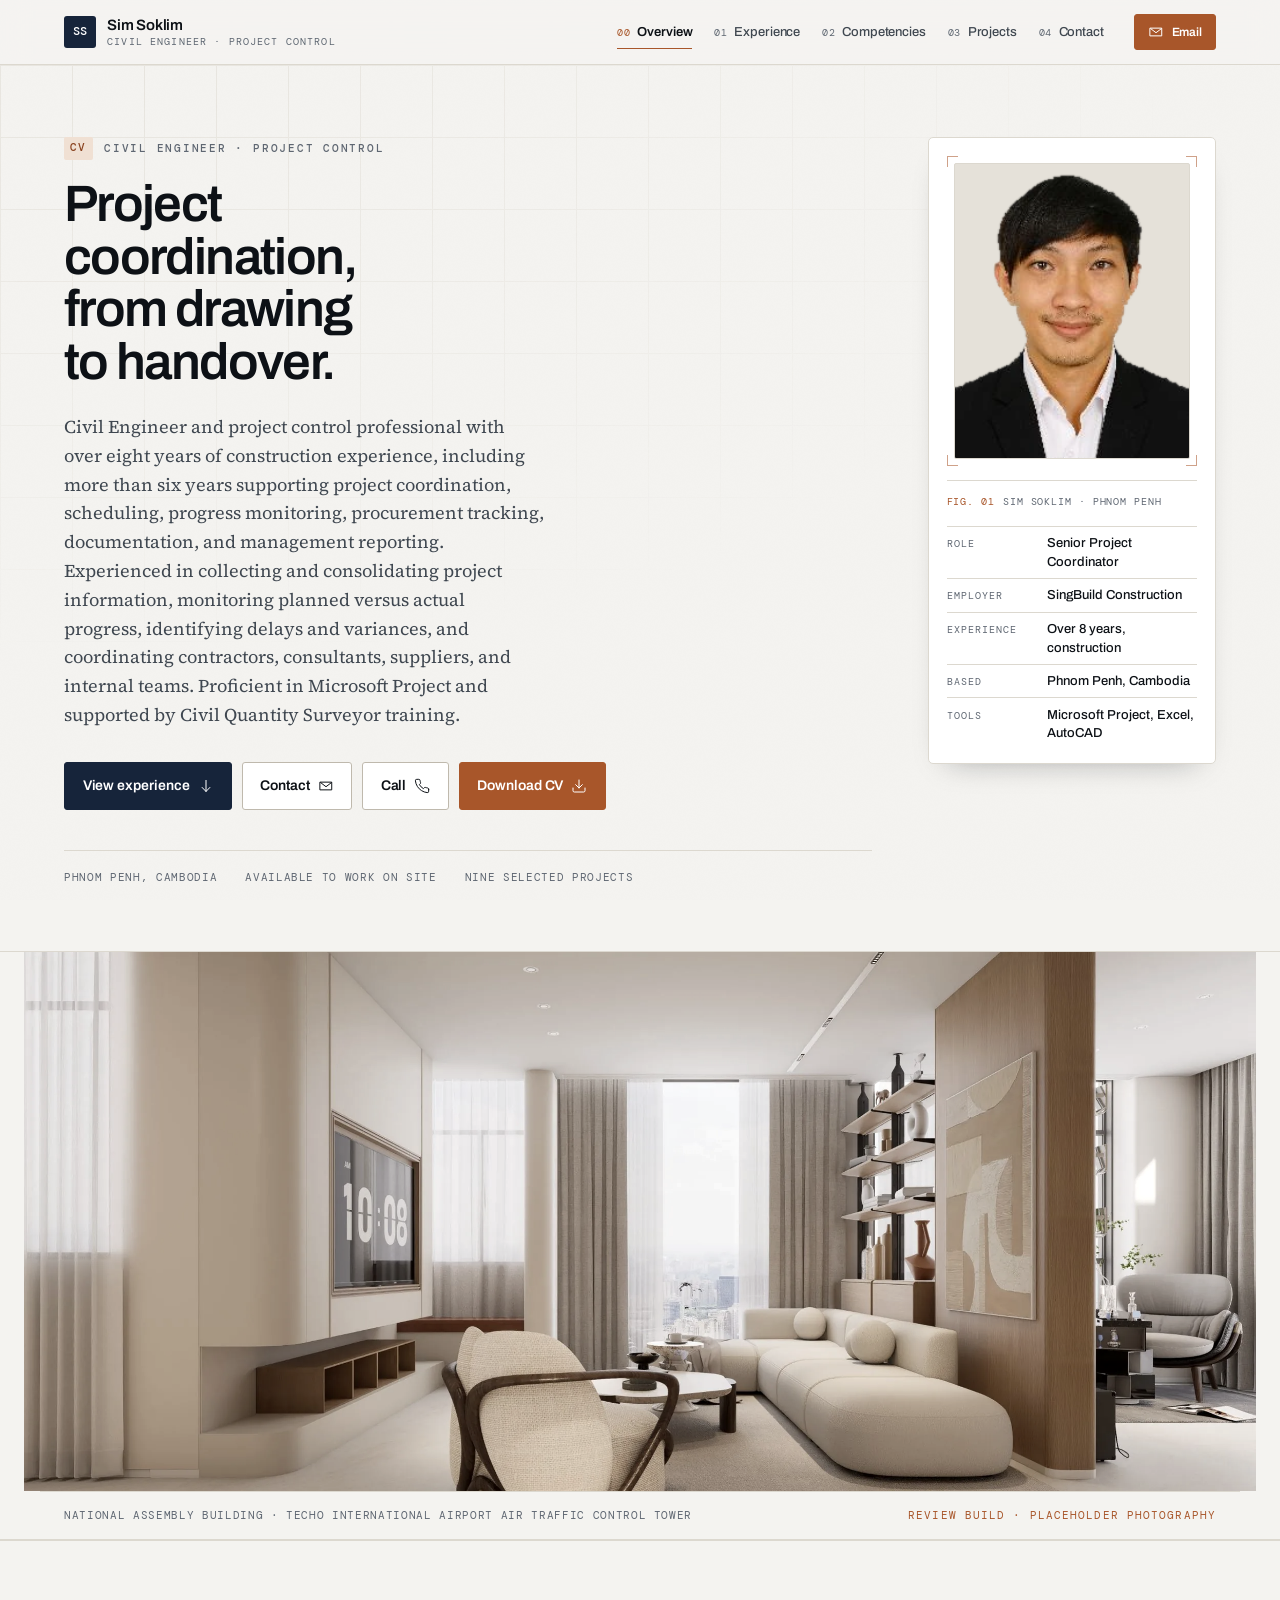
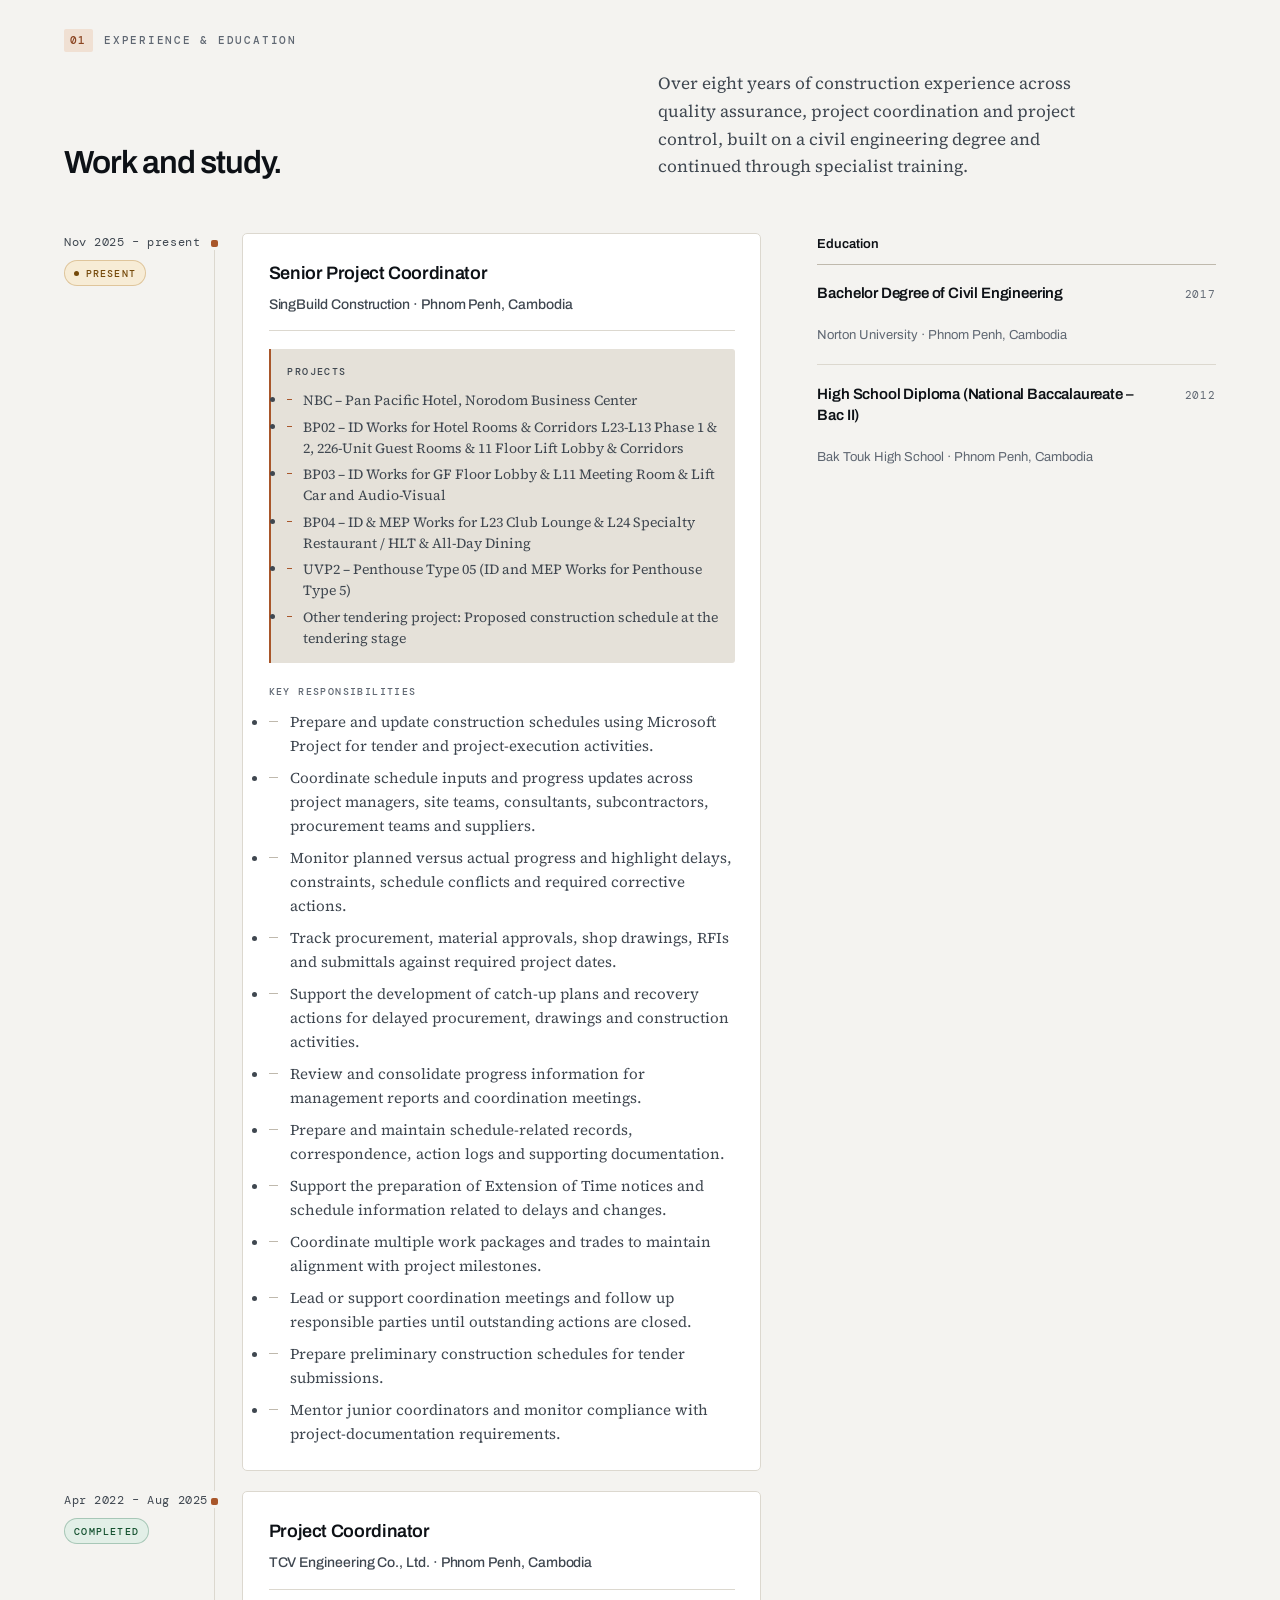
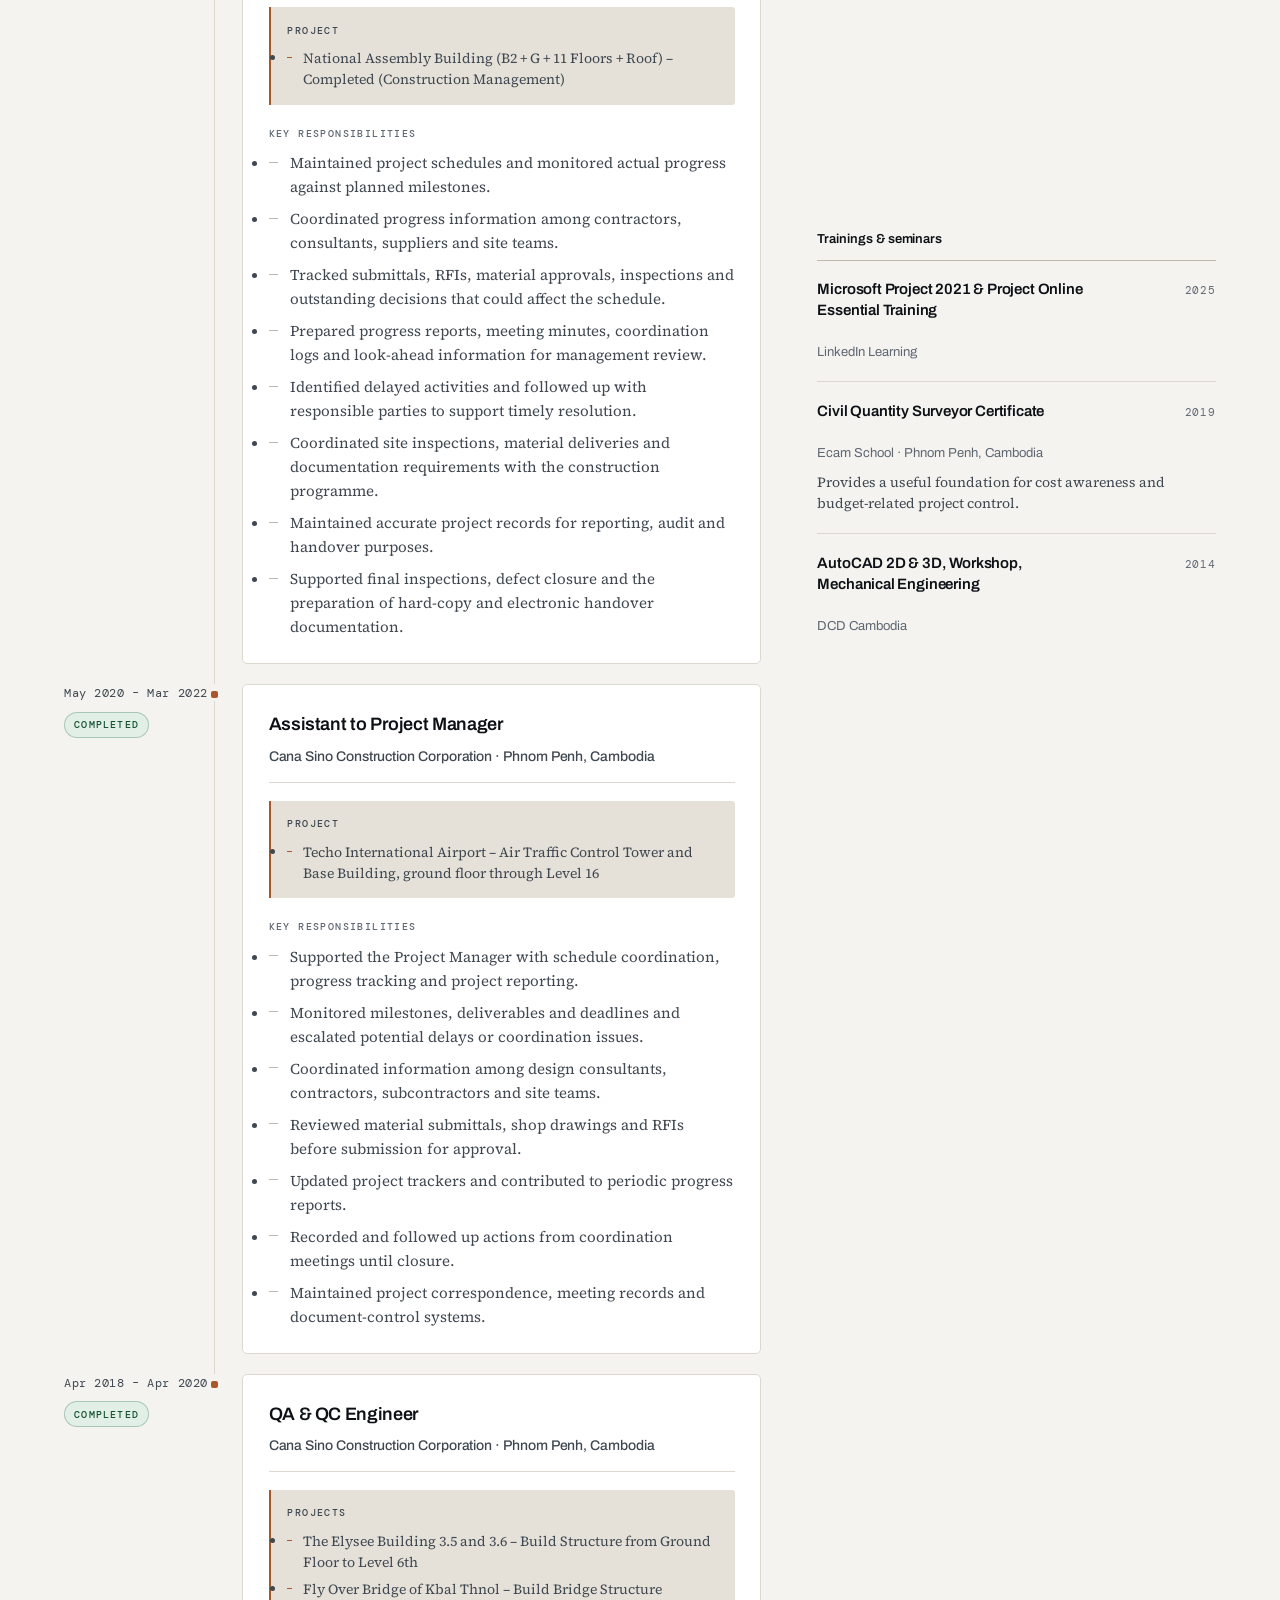
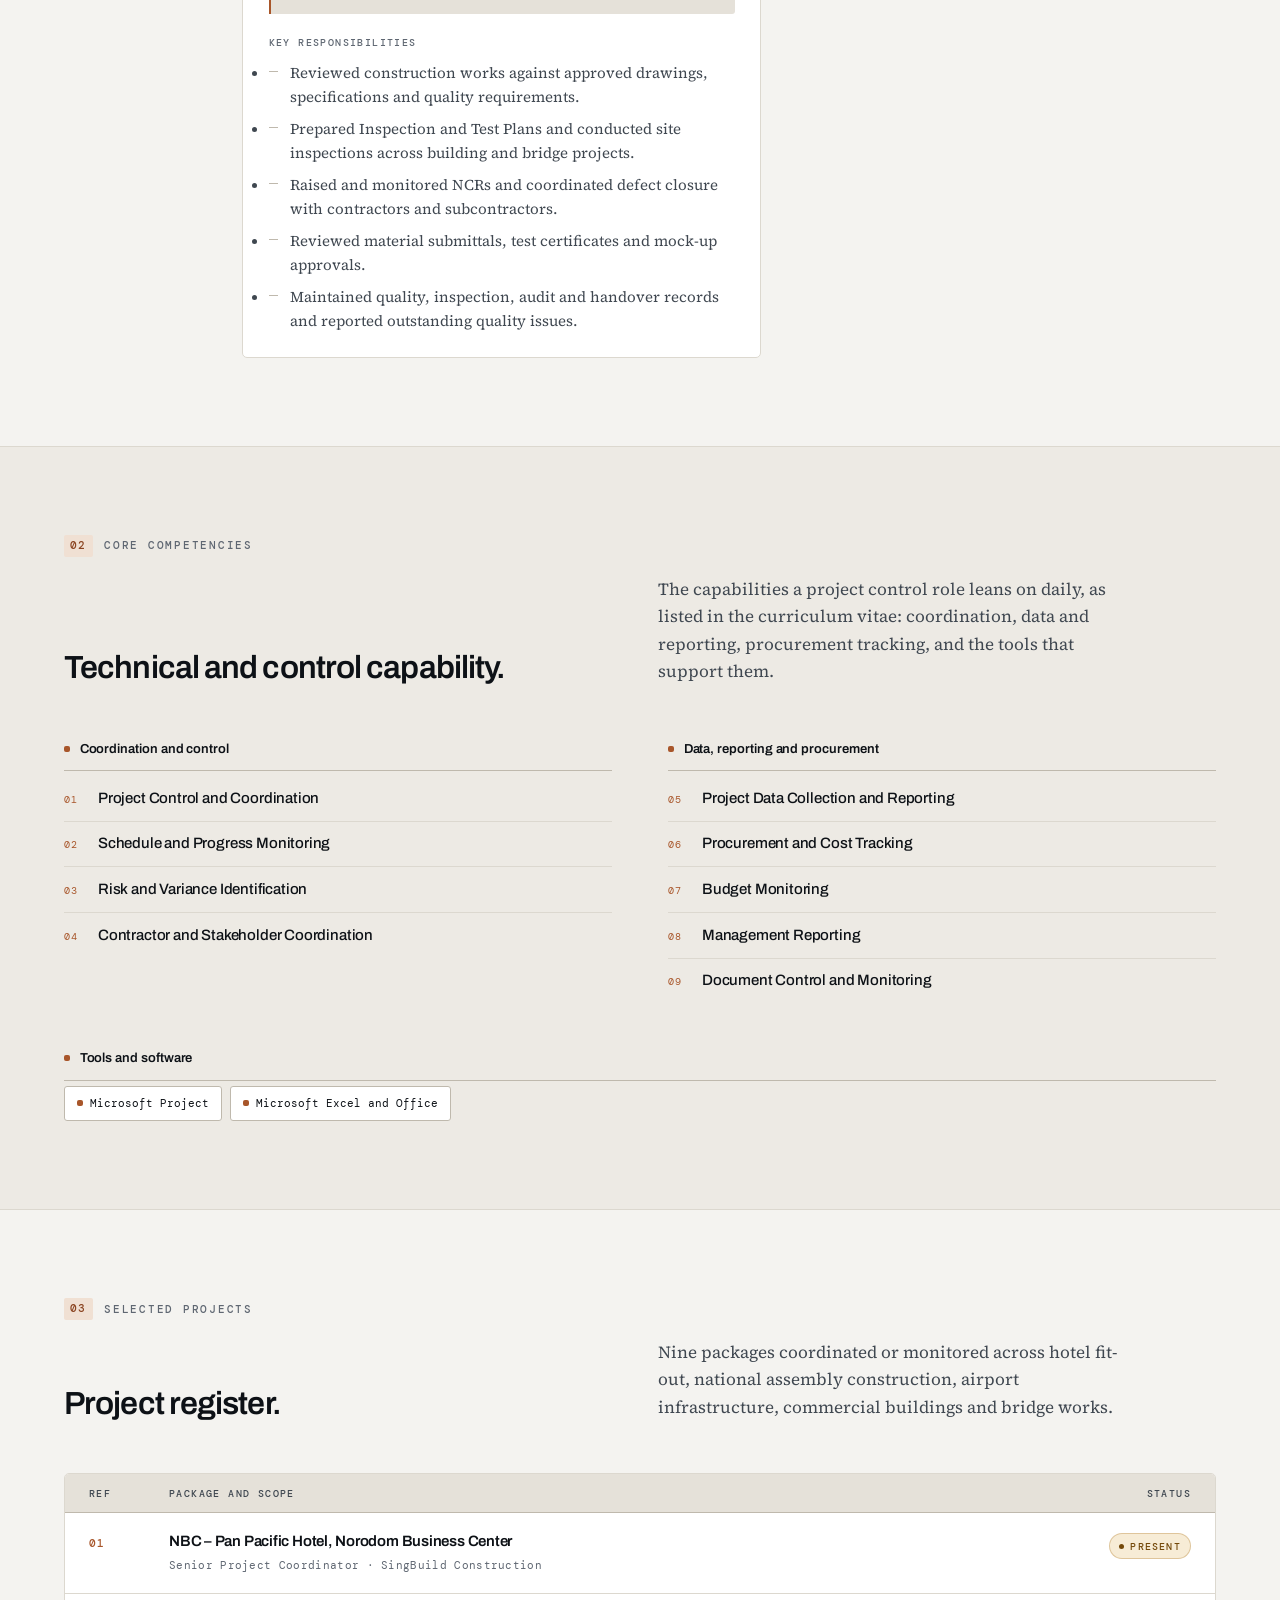
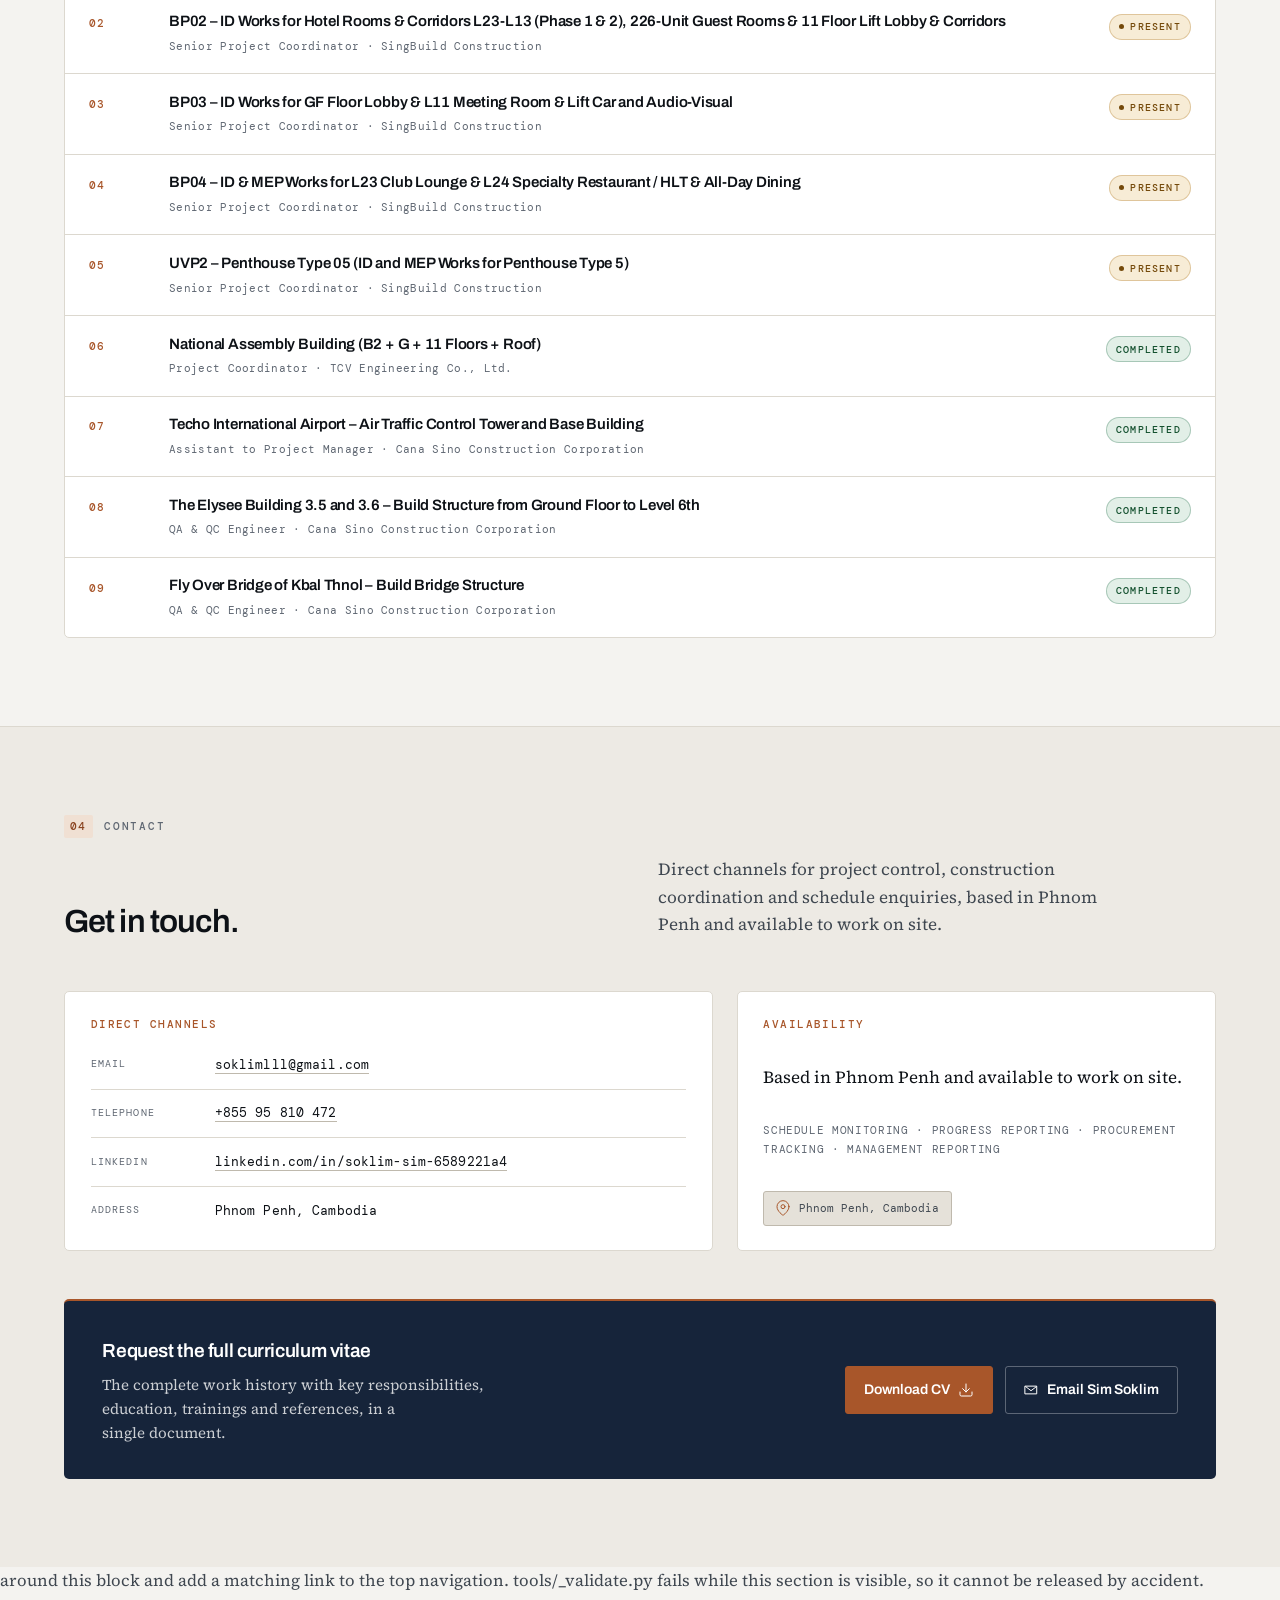
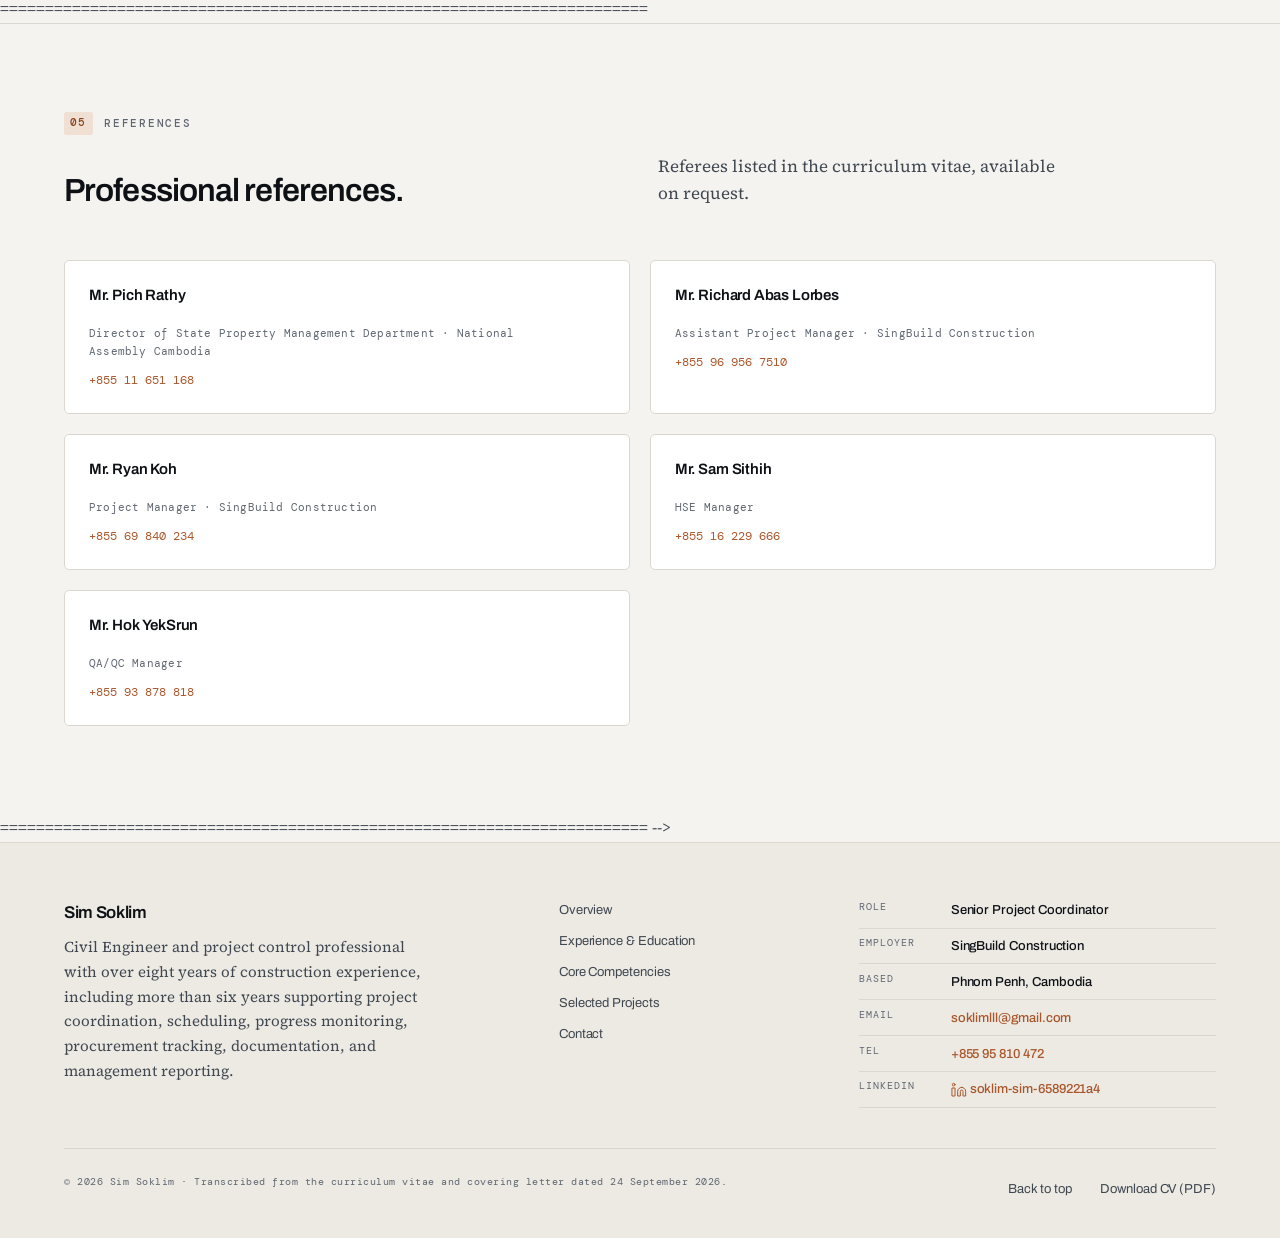
==== commit a7f9c1ff: "Ship one variable file per variable family instead of one per weight Google serves Archivo and Sourc" ====
--- a/index.html
+++ b/index.html
@@ -14,8 +14,8 @@
   <meta name="twitter:image" content="images/og-hero.jpg">
   <title>Sim Soklim | Civil Engineer · Project Control</title>
   <!-- The two faces that paint first: display heading and body copy -->
-  <link rel="preload" as="font" type="font/woff2" href="fonts/Archivo-600.woff2" crossorigin>
-  <link rel="preload" as="font" type="font/woff2" href="fonts/SourceSerif4-400.woff2" crossorigin>
+  <link rel="preload" as="font" type="font/woff2" href="fonts/Archivo-var.woff2" crossorigin>
+  <link rel="preload" as="font" type="font/woff2" href="fonts/SourceSerif4-var.woff2" crossorigin>
   <link rel="preload" as="image" href="images/hero.webp" fetchpriority="high">
   <link rel="stylesheet" href="css/style.css">
 </head>
--- a/css/style.css
+++ b/css/style.css
@@ -24,49 +24,29 @@
 
 /* ---------- 01  Self-hosted type ------------------------------------- */
 
-/* Archivo — structural and interface text: headings, names, buttons, data */
+/* Archivo — structural and interface text: headings, names, buttons, data.
+   A variable face, so one file covers the whole weight range: asking the font
+   API for 500, 600 and 700 returns the same bytes three times over. */
 @font-face {
   font-family: 'Archivo';
   font-style: normal;
-  font-weight: 500;
+  font-weight: 400 700;
   font-display: swap;
-  src: url('../fonts/Archivo-500.woff2') format('woff2');
-}
-
-@font-face {
-  font-family: 'Archivo';
-  font-style: normal;
-  font-weight: 600;
-  font-display: swap;
-  src: url('../fonts/Archivo-600.woff2') format('woff2');
-}
-
-@font-face {
-  font-family: 'Archivo';
-  font-style: normal;
-  font-weight: 700;
-  font-display: swap;
-  src: url('../fonts/Archivo-700.woff2') format('woff2');
-}
-
-/* Source Serif 4 — prose: ledes, paragraphs, responsibilities, notes */
+  src: url('../fonts/Archivo-var.woff2') format('woff2-variations');
+}
+
+/* Source Serif 4 — prose: ledes, paragraphs, responsibilities, notes.
+   Also variable: 400 and 600 are a single file. */
 @font-face {
   font-family: 'Source Serif 4';
   font-style: normal;
-  font-weight: 400;
+  font-weight: 400 600;
   font-display: swap;
-  src: url('../fonts/SourceSerif4-400.woff2') format('woff2');
-}
-
-@font-face {
-  font-family: 'Source Serif 4';
-  font-style: normal;
-  font-weight: 600;
-  font-display: swap;
-  src: url('../fonts/SourceSerif4-600.woff2') format('woff2');
-}
-
-/* DM Mono — labels, reference numbers, dates, status */
+  src: url('../fonts/SourceSerif4-var.woff2') format('woff2-variations');
+}
+
+/* DM Mono — labels, reference numbers, dates, status. These two really are
+   different static cuts rather than one variable axis. */
 @font-face {
   font-family: 'DM Mono';
   font-style: normal;
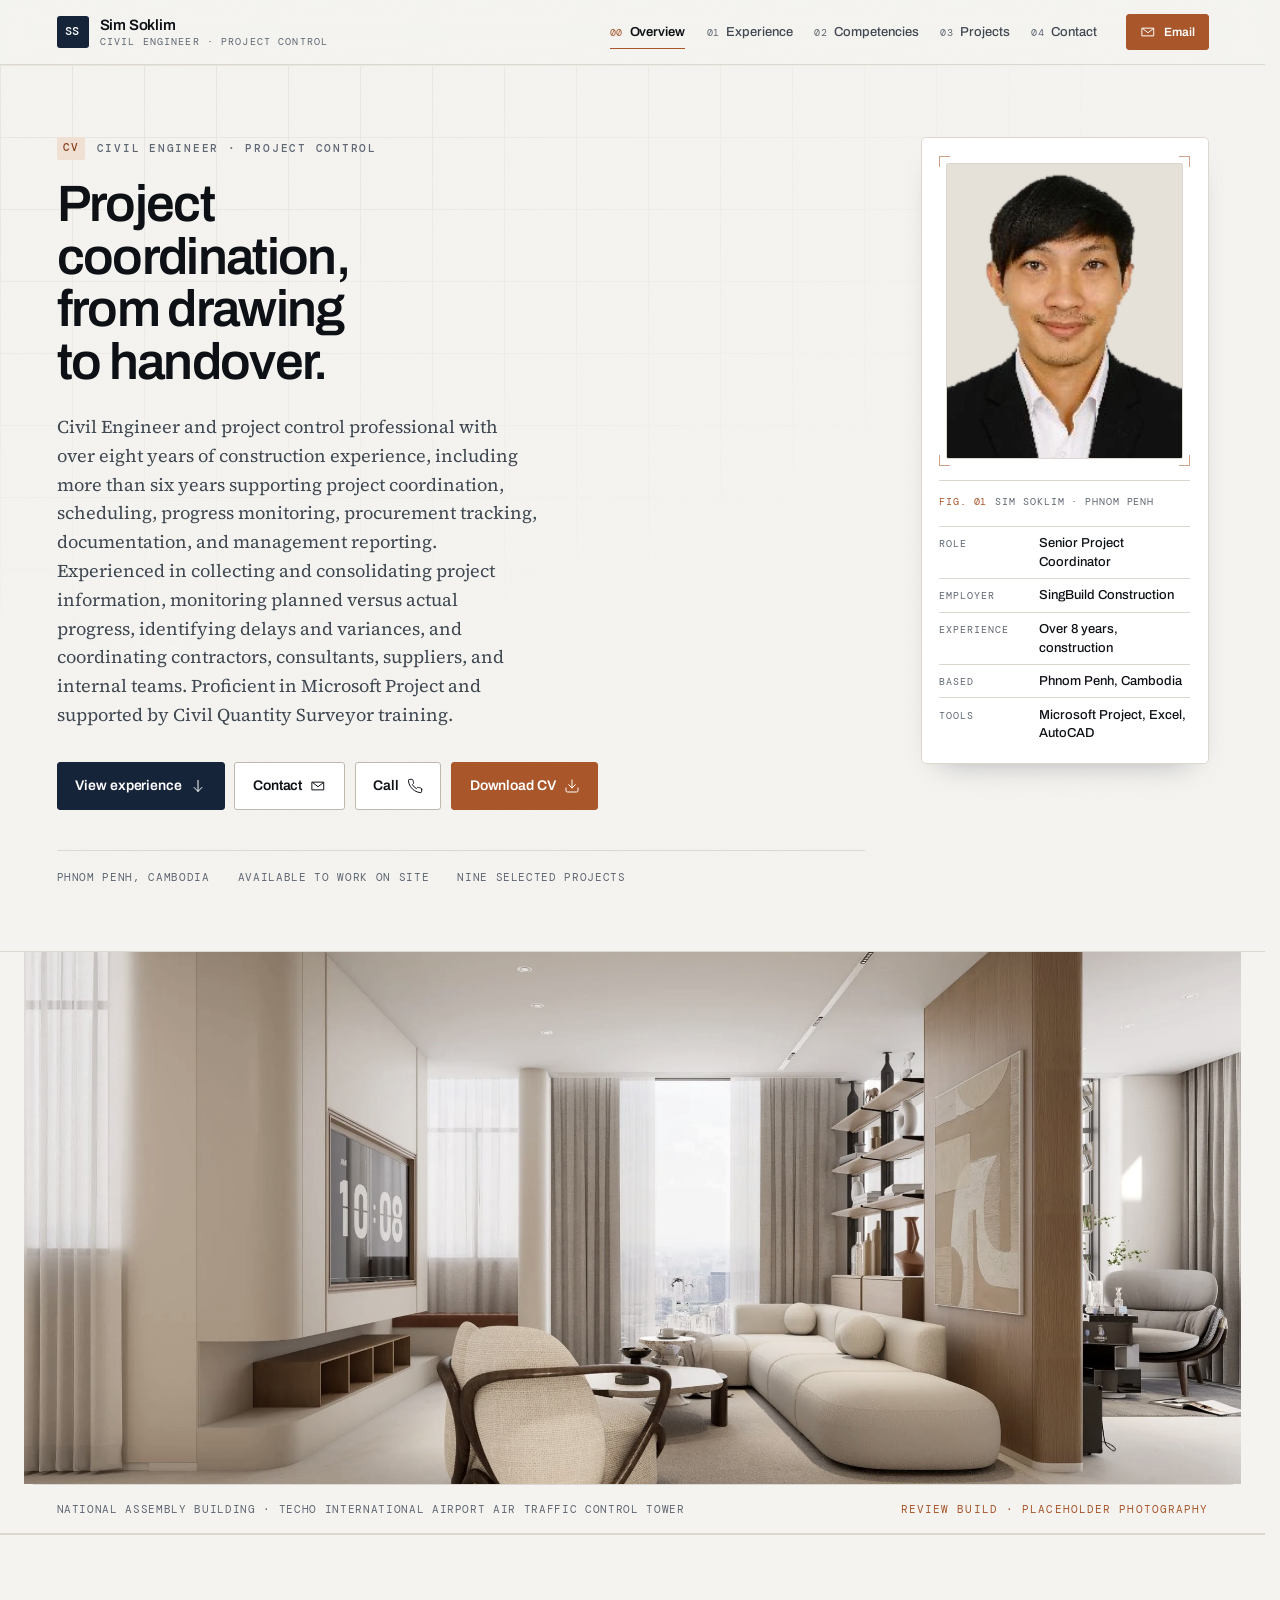
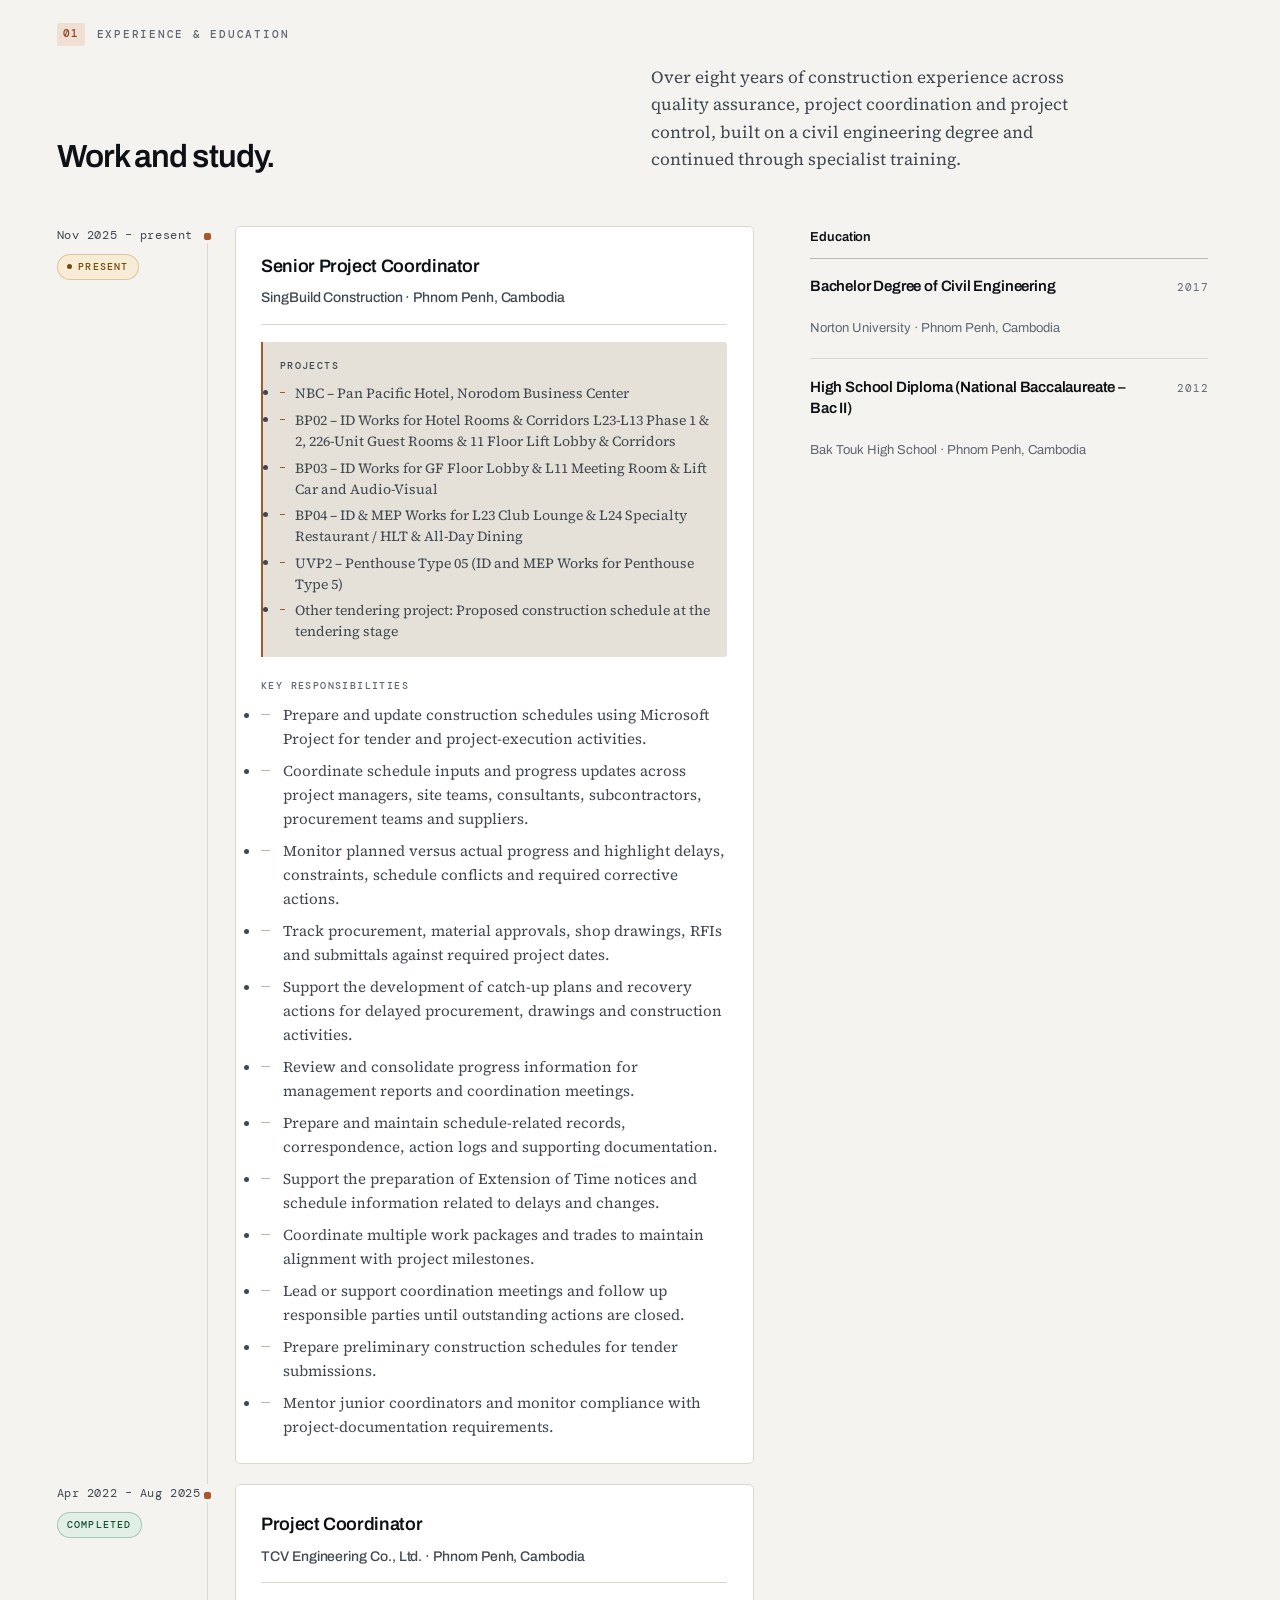
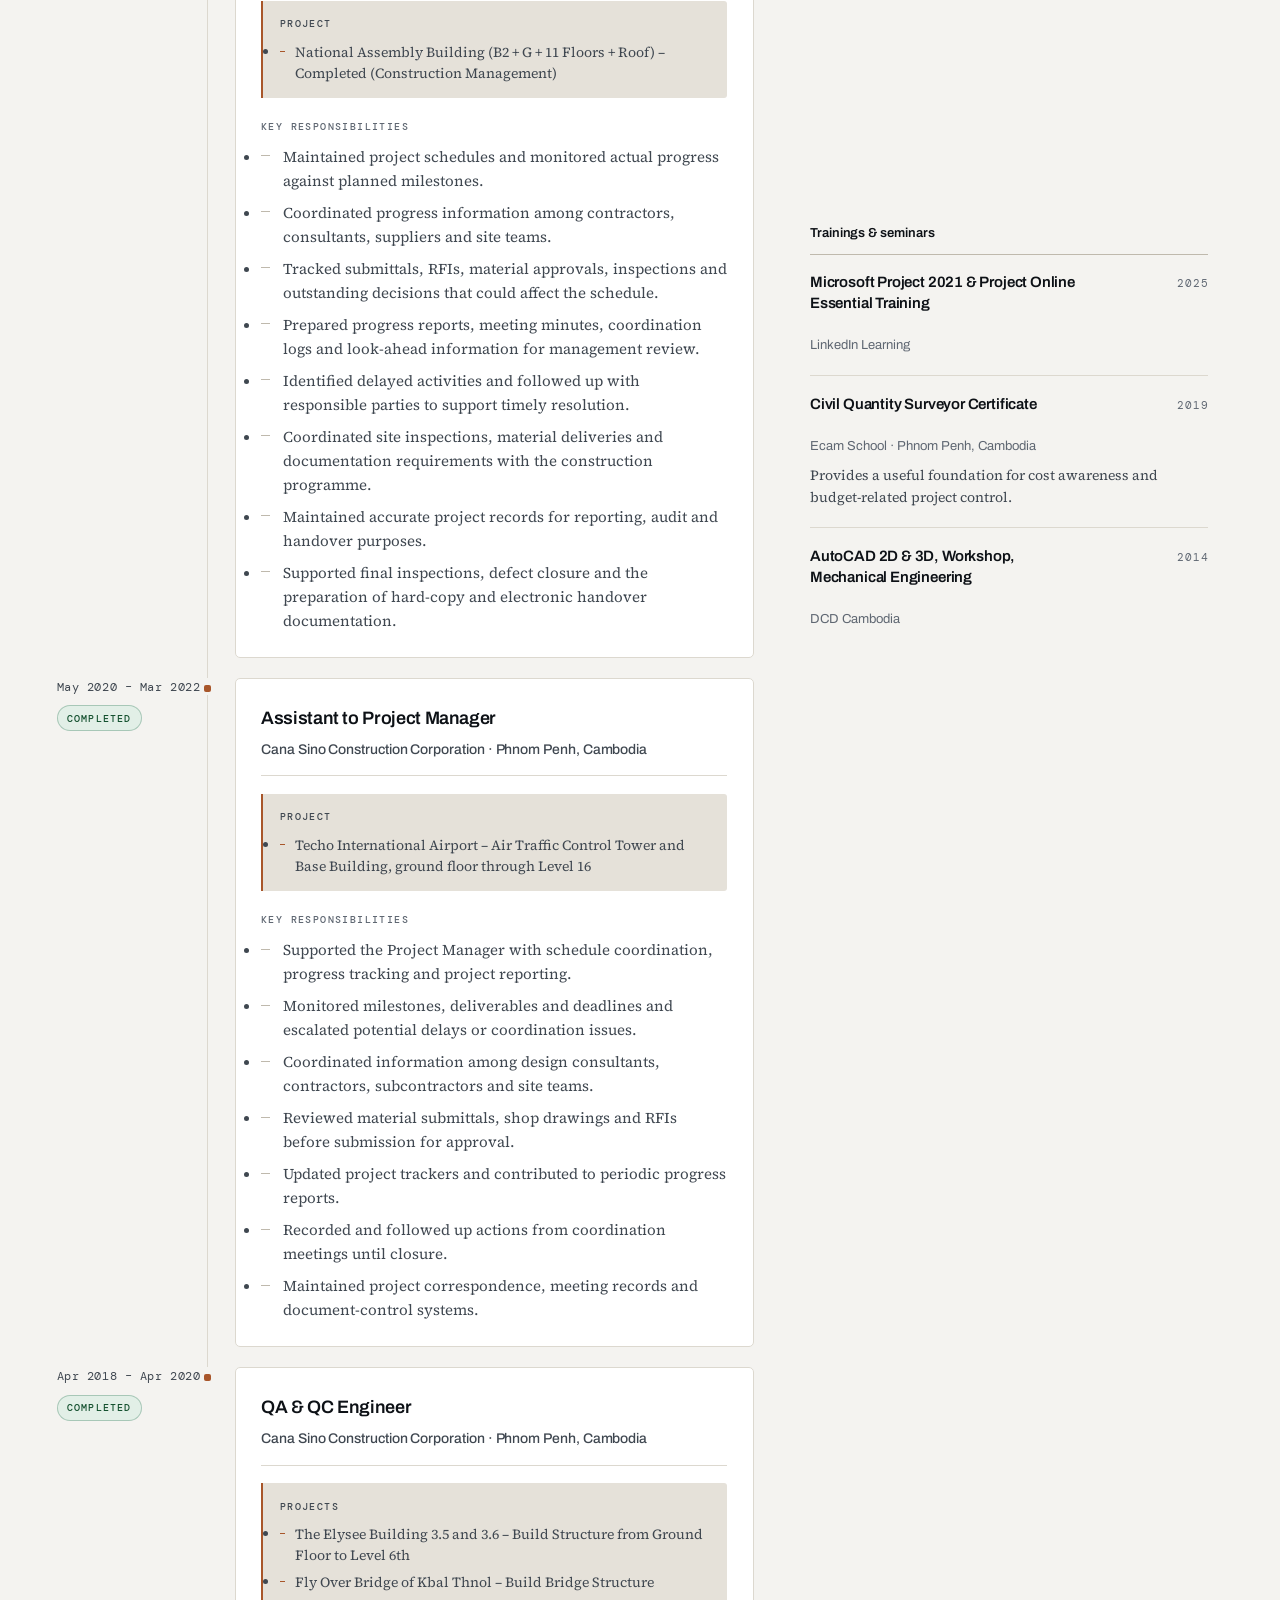
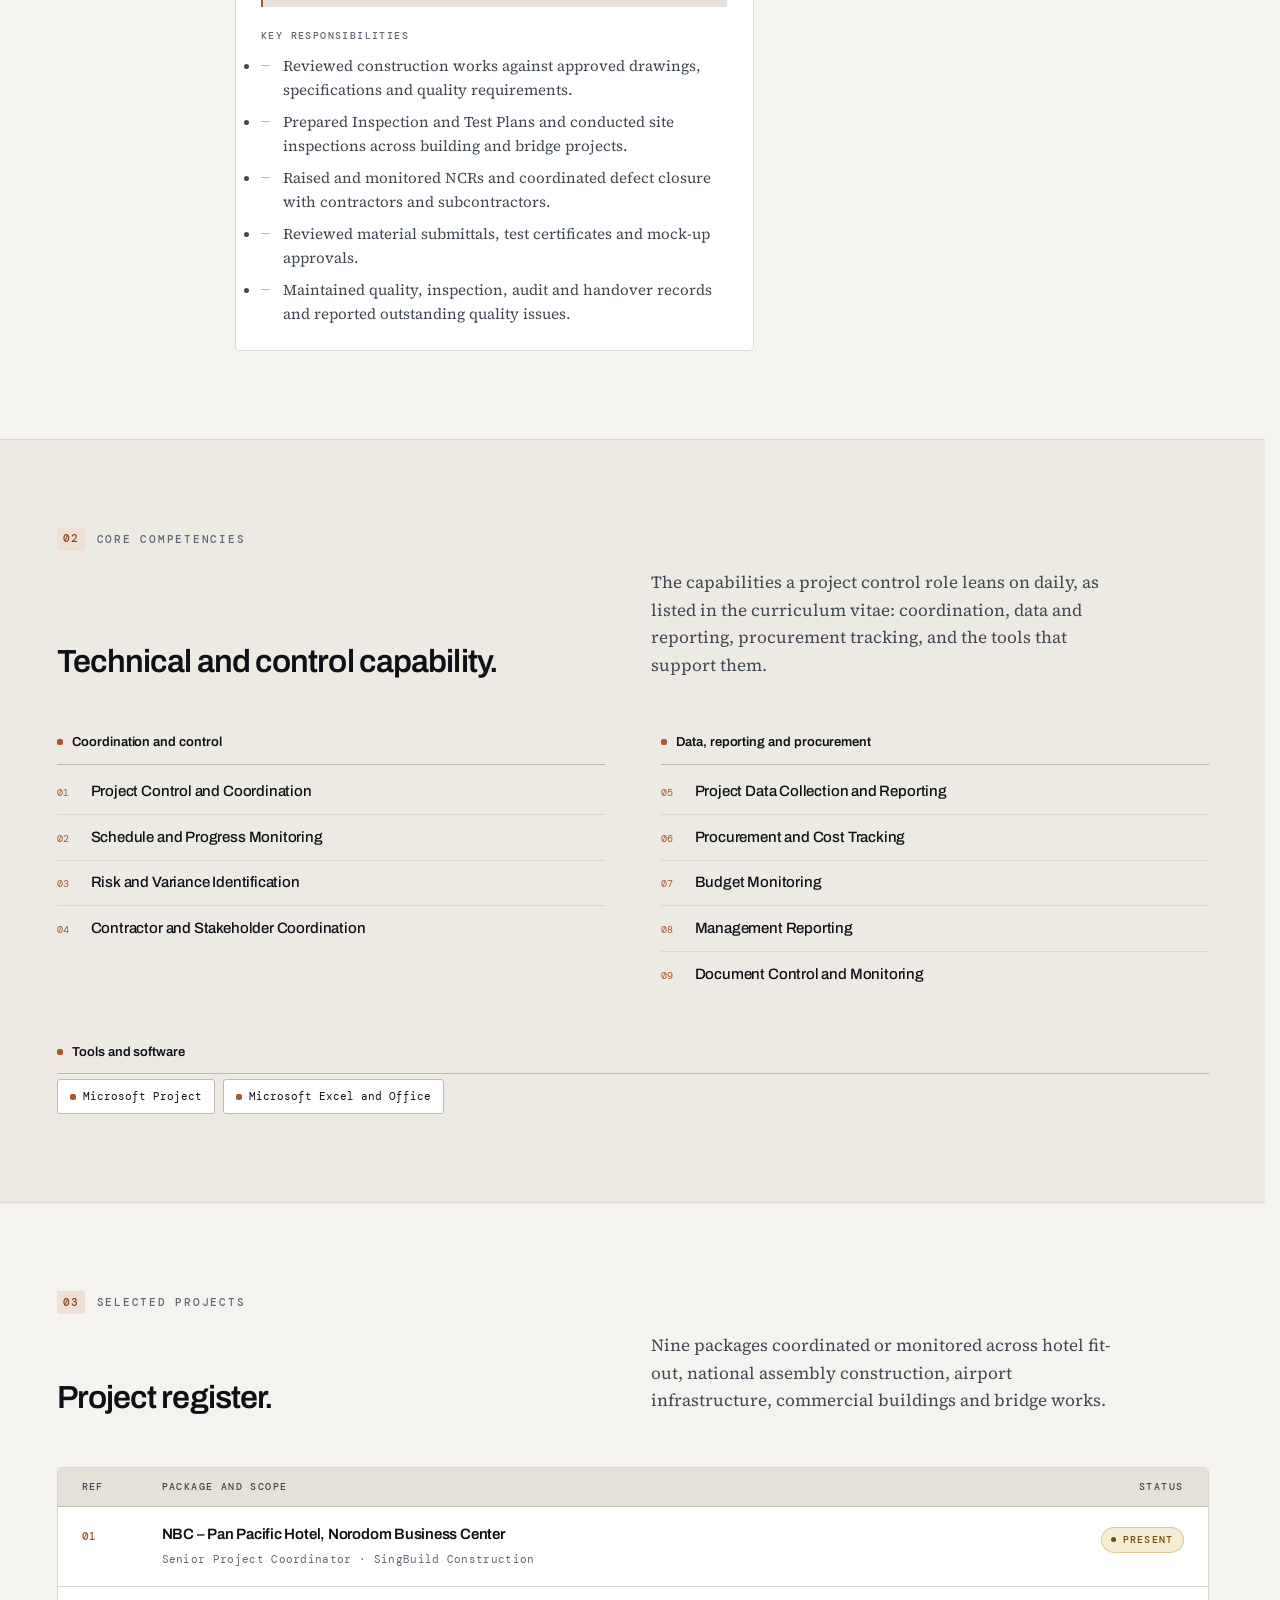
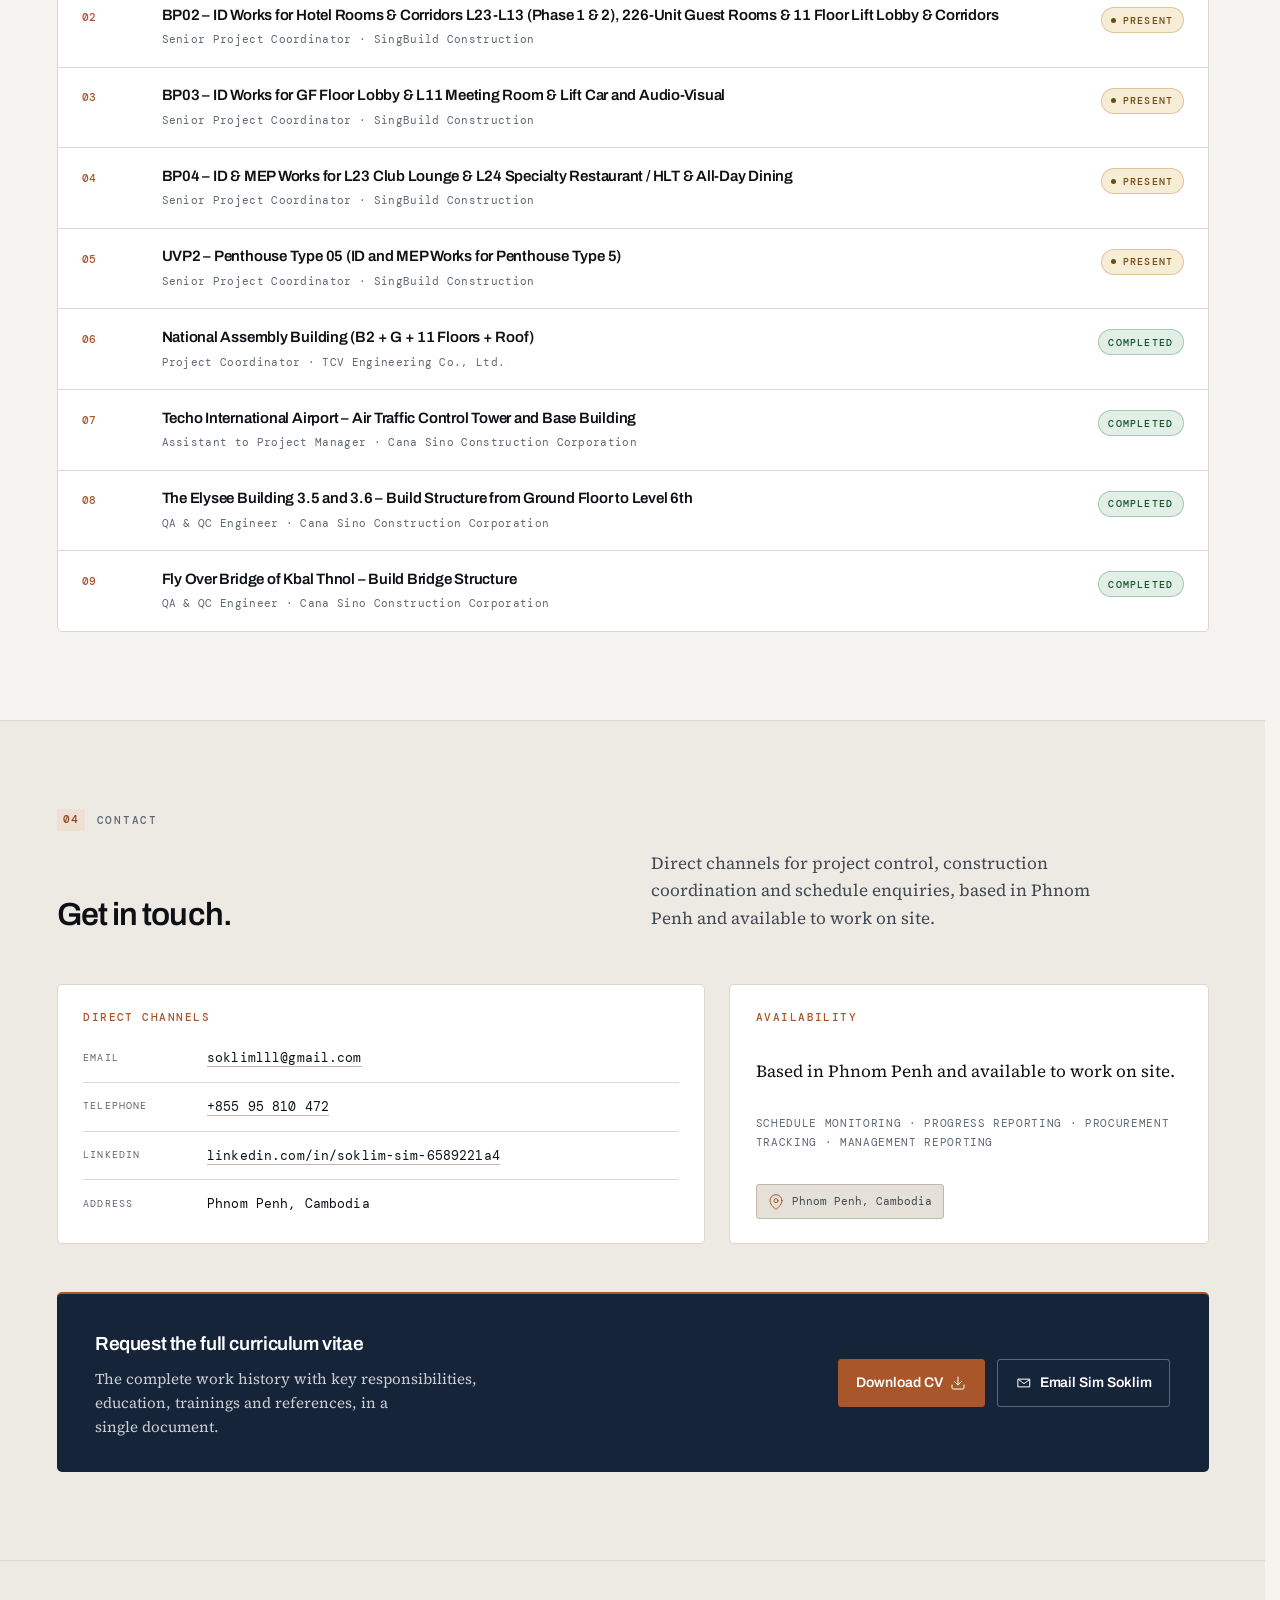
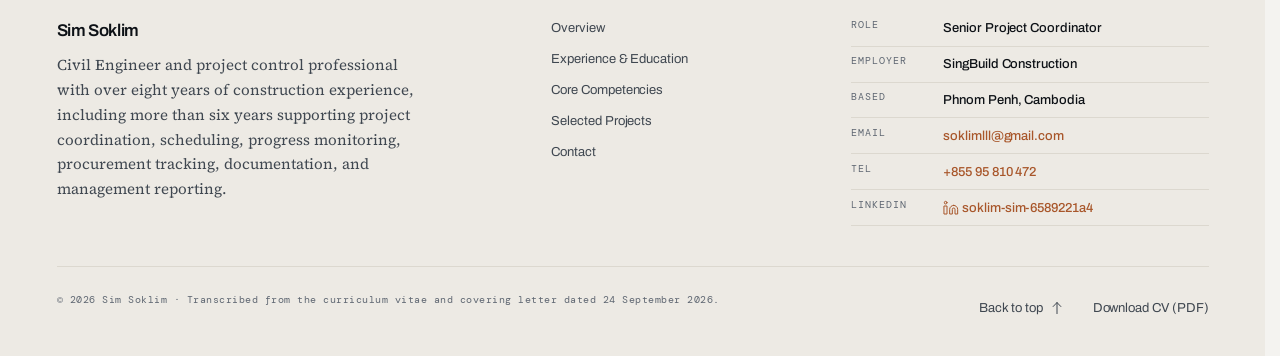
==== commit 5045dd0f: "test" ====
--- a/index.html
+++ b/index.html
@@ -4,14 +4,30 @@
   <meta charset="UTF-8">
   <meta name="viewport" content="width=device-width, initial-scale=1.0, viewport-fit=cover">
   <meta name="description" content="Sim Soklim, Civil Engineer and Project Control professional with over eight years of construction experience, covering project coordination, scheduling, progress monitoring, procurement tracking, and management reporting.">
-  <meta name="theme-color" content="#f5f4f1">
+  <!-- Kept in step with --paper in css/style.css, so the browser chrome blends
+       into the page instead of ending in a second, near-miss off-white. -->
+  <meta name="theme-color" content="#f4f3f0">
   <meta name="color-scheme" content="light">
+  <link rel="icon" href="favicon.svg" type="image/svg+xml">
+  <!-- The canonical URL is the stable production alias, not the per-deployment
+       URL, which carries a fresh hash on every build. -->
+  <link rel="canonical" href="https://sim-soklim-portfolio-orpin.vercel.app/">
   <meta property="og:type" content="website">
+  <meta property="og:site_name" content="Sim Soklim">
+  <meta property="og:url" content="https://sim-soklim-portfolio-orpin.vercel.app/">
   <meta property="og:title" content="Sim Soklim | Civil Engineer · Project Control">
   <meta property="og:description" content="Civil Engineer and Project Control professional with over eight years of construction experience in Phnom Penh, Cambodia.">
-  <meta property="og:image" content="images/og-hero.jpg">
+  <!-- Absolute URLs: Facebook, LinkedIn and Twitter do not resolve a relative
+       og:image, which silently produced an image-less share card. -->
+  <meta property="og:image" content="https://sim-soklim-portfolio-orpin.vercel.app/images/og-hero.jpg">
+  <meta property="og:image:width" content="1200">
+  <meta property="og:image:height" content="630">
+  <meta property="og:image:alt" content="Sim Soklim, Civil Engineer and Project Control, Phnom Penh">
   <meta name="twitter:card" content="summary_large_image">
-  <meta name="twitter:image" content="images/og-hero.jpg">
+  <meta name="twitter:title" content="Sim Soklim | Civil Engineer · Project Control">
+  <meta name="twitter:description" content="Civil Engineer and Project Control professional with over eight years of construction experience in Phnom Penh, Cambodia.">
+  <meta name="twitter:image" content="https://sim-soklim-portfolio-orpin.vercel.app/images/og-hero.jpg">
+  <meta name="twitter:image:alt" content="Sim Soklim, Civil Engineer and Project Control, Phnom Penh">
   <title>Sim Soklim | Civil Engineer · Project Control</title>
   <!-- The two faces that paint first: display heading and body copy -->
   <link rel="preload" as="font" type="font/woff2" href="fonts/Archivo-var.woff2" crossorigin>
@@ -28,6 +44,9 @@
     <defs>
       <symbol id="ico-arrow-down" viewBox="0 0 24 24" fill="none" stroke="currentColor" stroke-width="1.5" stroke-linecap="round" stroke-linejoin="round">
         <path d="M12 3.6v16.6M6.2 14.2 12 20.2l5.8-6"/>
+      </symbol>
+      <symbol id="ico-arrow-up" viewBox="0 0 24 24" fill="none" stroke="currentColor" stroke-width="1.5" stroke-linecap="round" stroke-linejoin="round">
+        <path d="M12 20.4V3.8M6.2 9.8 12 3.8l5.8 6"/>
       </symbol>
       <symbol id="ico-close" viewBox="0 0 24 24" fill="none" stroke="currentColor" stroke-width="1.5" stroke-linecap="round" stroke-linejoin="round">
         <path d="M5.6 5.6 18.4 18.4M18.4 5.6 5.6 18.4"/>
@@ -79,7 +98,7 @@
           <svg class="ico" viewBox="0 0 24 24" aria-hidden="true"><use href="#ico-mail"></use></svg>
           <span>Email</span>
         </a>
-        <button class="burger" id="navToggle" type="button" aria-label="Open menu" aria-expanded="false" aria-controls="navPanel">
+        <button class="burger" id="navToggle" type="button" aria-label="Open menu" aria-haspopup="dialog" aria-expanded="false" aria-controls="navPanel">
           <span></span><span></span><span></span>
         </button>
       </div>
@@ -91,7 +110,7 @@
 
   <!-- ===== Mobile drawer ===== -->
   <div class="drawer-backdrop" id="navBackdrop"></div>
-  <aside class="drawer" id="navPanel" aria-hidden="true" aria-label="Sections menu" inert>
+  <aside class="drawer" id="navPanel" role="dialog" aria-modal="true" aria-hidden="true" aria-label="Sections menu" inert>
     <div class="drawer-head">
       <span class="drawer-brand">Sim Soklim</span>
       <button class="drawer-close" id="navClose" type="button" aria-label="Close menu">
@@ -116,7 +135,6 @@
 
   <main id="main">
 
-
     <!-- ===== 00  Overview ===== -->
     <section class="hero" id="overview">
       <div class="wrap">
@@ -194,7 +212,6 @@
       </figcaption>
     </figure>
 
-
     <!-- ===== 01  Experience & Education ===== -->
     <section class="section" id="experience-and-education">
       <div class="wrap">
@@ -248,7 +265,6 @@
               </div>
             </article>
 
-
             <!-- Role 2 -->
             <article class="timeline-item">
               <span class="timeline-node" aria-hidden="true"></span>
@@ -312,7 +328,6 @@
               </div>
             </article>
 
-
             <!-- Role 4 -->
             <article class="timeline-item">
               <span class="timeline-node" aria-hidden="true"></span>
@@ -400,7 +415,6 @@
       </div>
     </section>
 
-
     <!-- ===== 02  Core Competencies ===== -->
     <section class="section section-alt" id="core-competencies">
       <div class="wrap">
@@ -443,7 +457,6 @@
       </div>
     </section>
 
-
     <!-- ===== 03  Selected Projects ===== -->
     <section class="section" id="selected-projects">
       <div class="wrap">
@@ -543,7 +556,6 @@
         </div>
       </div>
     </section>
-
 
     <!-- ===== 04  Contact ===== -->
     <section class="section section-alt" id="contact">
@@ -609,14 +621,13 @@
       </div>
     </section>
 
-
     <!--
     ========================================================================
     05 // References
     Held back on purpose. The referees below are transcribed from the CV, but
     their names and direct numbers are not published until the client gives
-    written consent. To publish: delete the <!-- and --> around this block and
-    add a matching link to the top navigation.
+    written consent. To publish: remove the comment markers around this block
+    and add a matching link to the top navigation.
     tools/_validate.py fails while this section is visible, so it cannot be
     released by accident.
     ========================================================================
@@ -696,7 +707,10 @@
       <div class="footer-base">
         <p class="footer-fine">&copy; <span id="year">2026</span> Sim Soklim · Transcribed from the curriculum vitae and covering letter dated 24 September 2026.</p>
         <nav class="footer-links footer-links-row" aria-label="Footer actions">
-          <a class="back-to-top" id="backToTop" href="#overview">Back to top</a>
+          <a class="back-to-top" id="backToTop" href="#overview">
+            <span>Back to top</span>
+            <svg class="ico" viewBox="0 0 24 24" aria-hidden="true"><use href="#ico-arrow-up"></use></svg>
+          </a>
           <a href="assets/Sim-Soklim-CV.pdf" download="Sim-Soklim-CV.pdf">Download CV (PDF)</a>
         </nav>
       </div>
@@ -706,4 +720,3 @@
   <script src="js/script.js" defer></script>
 </body>
 </html>
-
--- a/css/style.css
+++ b/css/style.css
@@ -63,8 +63,6 @@
   src: url('../fonts/DMMono-500.woff2') format('woff2');
 }
 
-
-
 /* ---------- 02  Design tokens ---------------------------------------- */
 
 :root {
@@ -122,6 +120,9 @@
 html {
   -webkit-text-size-adjust: 100%;
   scroll-behavior: smooth;
+  /* Locking the page behind the drawer would otherwise remove the scrollbar and
+     shift the layout sideways, so the track is reserved up front. */
+  scrollbar-gutter: stable;
 }
 
 body {
@@ -216,7 +217,10 @@
   box-shadow: 0 0 0 4px var(--accent-soft);
 }
 
-section[id] {
+/* Anchors land clear of the sticky bar. #main is the skip-link target rather
+   than a section, and needs the same clearance. */
+section[id],
+main[id] {
   scroll-margin-top: calc(var(--topbar-h) + 1.5rem);
 }
 
@@ -422,12 +426,16 @@
 
 .status-live {
   background: var(--live-bg);
+  /* rgba() first, then color-mix(): the pair keeps the border in a browser
+     without color-mix(), and the second line wins everywhere else. */
+  border-color: rgba(165, 106, 18, 0.3);
   border-color: color-mix(in srgb, var(--live) 30%, transparent);
   color: var(--live-ink);
 }
 
 .status-done {
   background: var(--done-bg);
+  border-color: rgba(31, 107, 69, 0.3);
   border-color: color-mix(in srgb, var(--done) 30%, transparent);
   color: var(--done-ink);
 }
@@ -478,14 +486,13 @@
   border-radius: var(--r-xs);
 }
 
-
 /* ---------- 06  Top navigation, progress rule, mobile drawer --------- */
 
 .topbar {
   position: sticky;
   top: 0;
   z-index: 120;
-  background: rgba(245, 244, 241, 0.92);
+  background: rgba(244, 243, 240, 0.92);  /* --paper at 92%: the channels match the token */
   backdrop-filter: blur(14px);
   -webkit-backdrop-filter: blur(14px);
   border-bottom: 1px solid var(--rule);
@@ -683,6 +690,8 @@
   background: var(--navy);
   color: rgba(255, 255, 255, 0.72);
   overflow-y: auto;
+  /* A flick inside the panel scrolls the panel, not the page behind it */
+  overscroll-behavior: contain;
   transform: translateX(100%);
   transition: transform 0.28s var(--ease);
 }
@@ -784,7 +793,6 @@
 body.menu-open {
   overflow: hidden;
 }
-
 
 /* ---------- 07  Hero, portrait spec card, featured band -------------- */
 
@@ -1010,7 +1018,6 @@
   color: var(--accent);
 }
 
-
 /* ---------- 08  Section 01: experience timeline and study ----------- */
 
 .section-split {
@@ -1241,7 +1248,6 @@
   line-height: 1.55;
   color: var(--ink-2);
 }
-
 
 /* ---------- 09  Section 02: capability register --------------------- */
 
@@ -1393,7 +1399,6 @@
   padding-top: 0.15rem;
 }
 
-
 /* ---------- 11  Section 04: contact and call to action -------------- */
 
 .contact-grid {
@@ -1624,8 +1629,7 @@
   transition: color 0.16s var(--ease);
 }
 
-.footer-links a:hover,
-.footer-links a.back-to-top:hover {
+.footer-links a:hover {
   color: var(--accent);
 }
 
@@ -1636,13 +1640,19 @@
   gap: 0.6rem 1.75rem;
 }
 
+/* "Back to top" is a .footer-links a like any other; only its icon is its own */
 .back-to-top {
-  color: var(--ink-2);
-  transition: color 0.16s var(--ease);
-}
-
-.back-to-top:hover {
-  color: var(--accent);
+  display: inline-flex;
+  align-items: center;
+  gap: 0.35rem;
+}
+
+.back-to-top .ico {
+  transition: transform 0.16s var(--ease);
+}
+
+.back-to-top:hover .ico {
+  transform: translateY(-2px);
 }
 
 .spec-sheet {
@@ -1701,7 +1711,6 @@
   letter-spacing: 0.05em;
   color: var(--ink-3);
 }
-
 
 /* ---------- 14  Motion ---------------------------------------------- */
 
@@ -1771,6 +1780,30 @@
   }
 }
 
+/* Motion on request only. The reveals above are already behind no-preference;
+   this covers the beacon, the hover lifts and smooth scrolling. Short colour and
+   slide transitions stay, since they carry no positional movement. */
+@media (prefers-reduced-motion: reduce) {
+  html {
+    scroll-behavior: auto;
+  }
+
+  .progress-bar {
+    transition: none;
+  }
+
+  .status-live .pill-dot {
+    animation: none;
+  }
+
+  .btn:hover,
+  .btn:active,
+  .card-lift:hover,
+  .back-to-top:hover .ico {
+    transform: none;
+  }
+}
+
 /* ---------- 15  Responsive ------------------------------------------ */
 
 /* Nav collapses into the drawer before it can crowd the brand */
@@ -2028,4 +2061,3 @@
     color: #000;
   }
 }
-
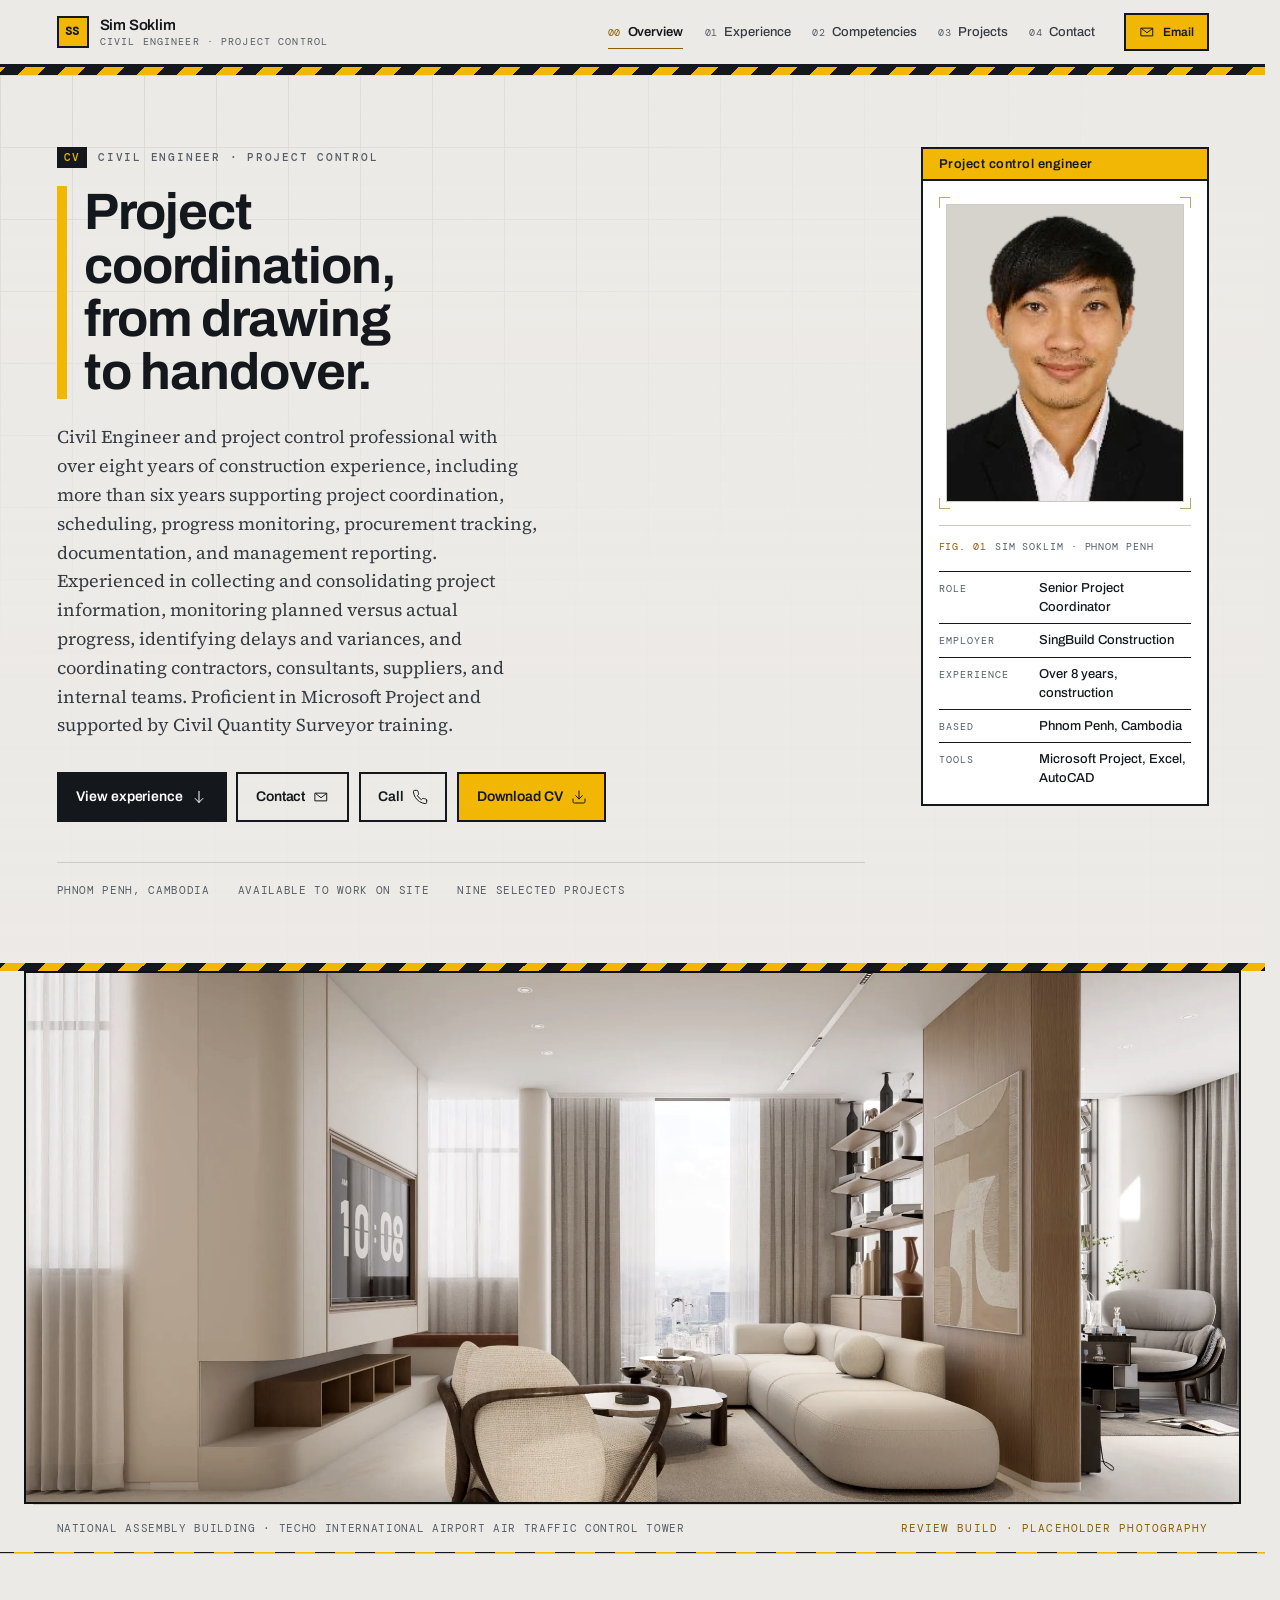
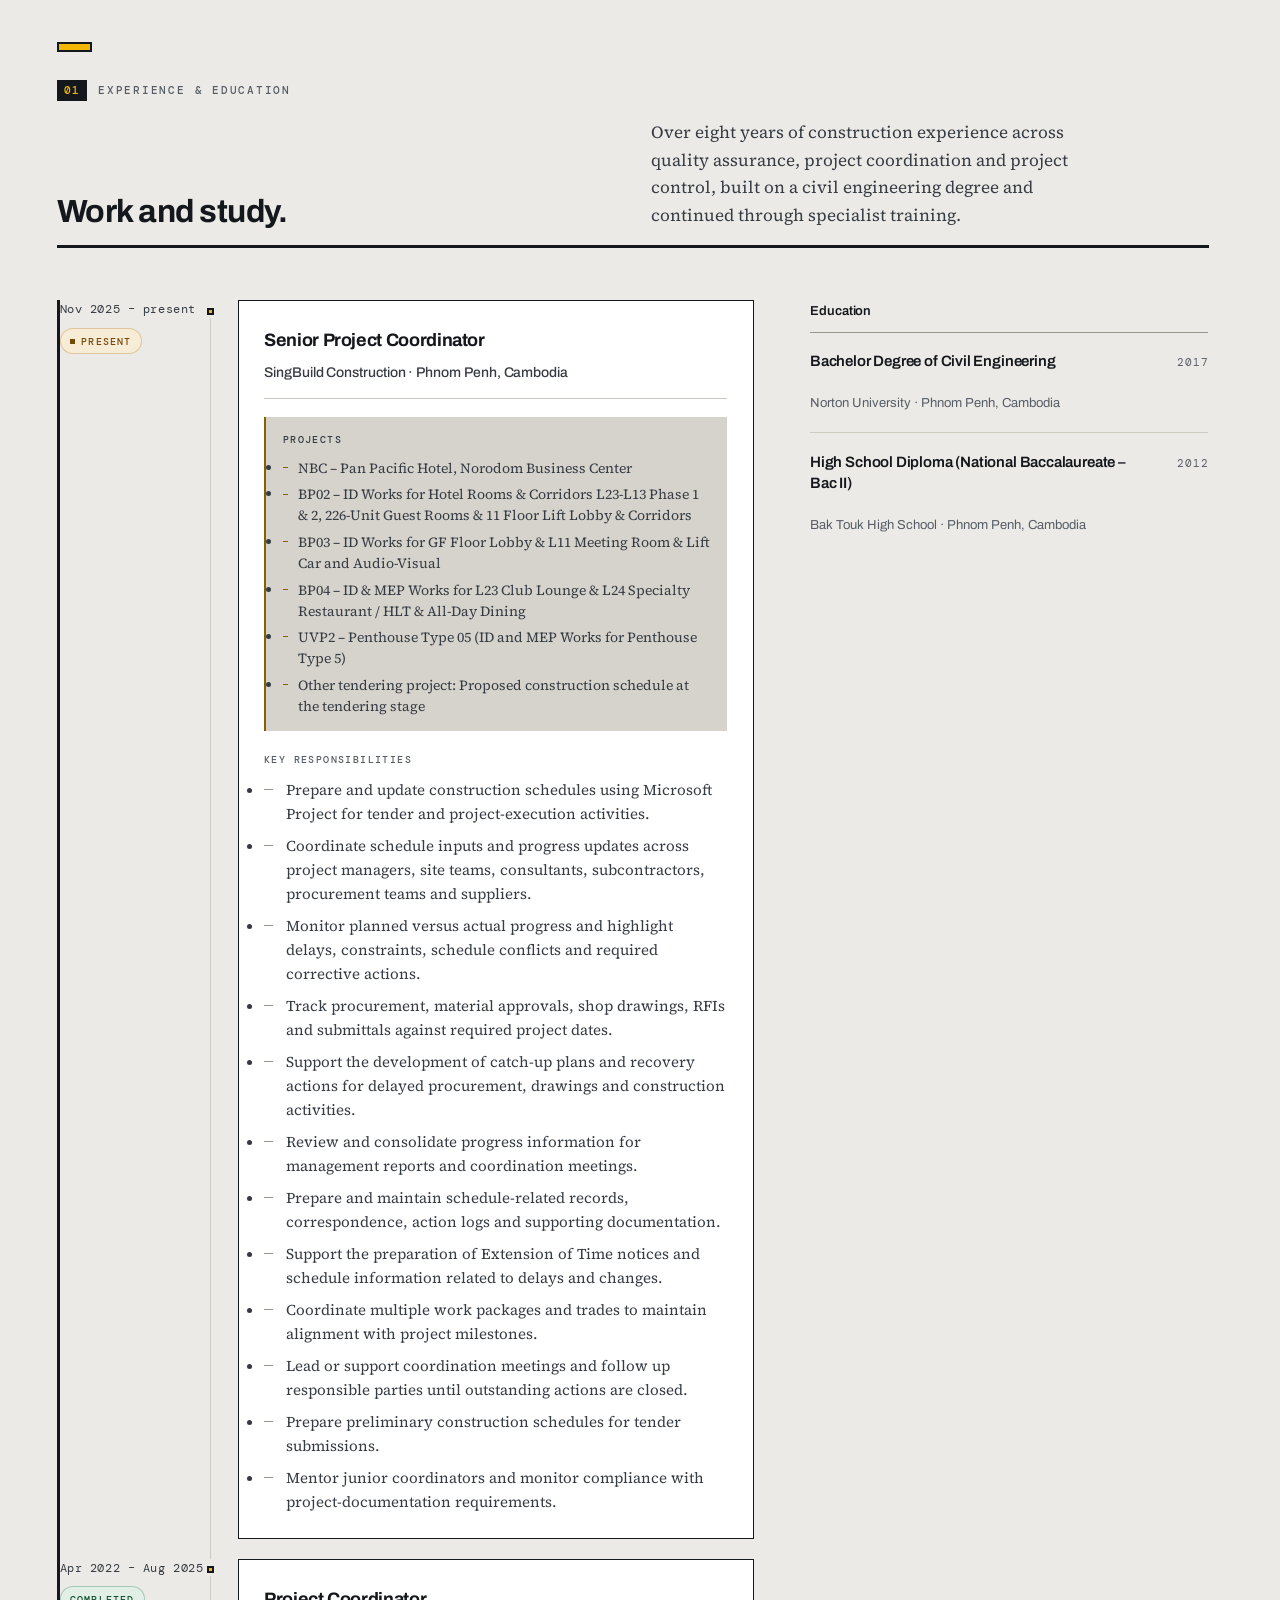
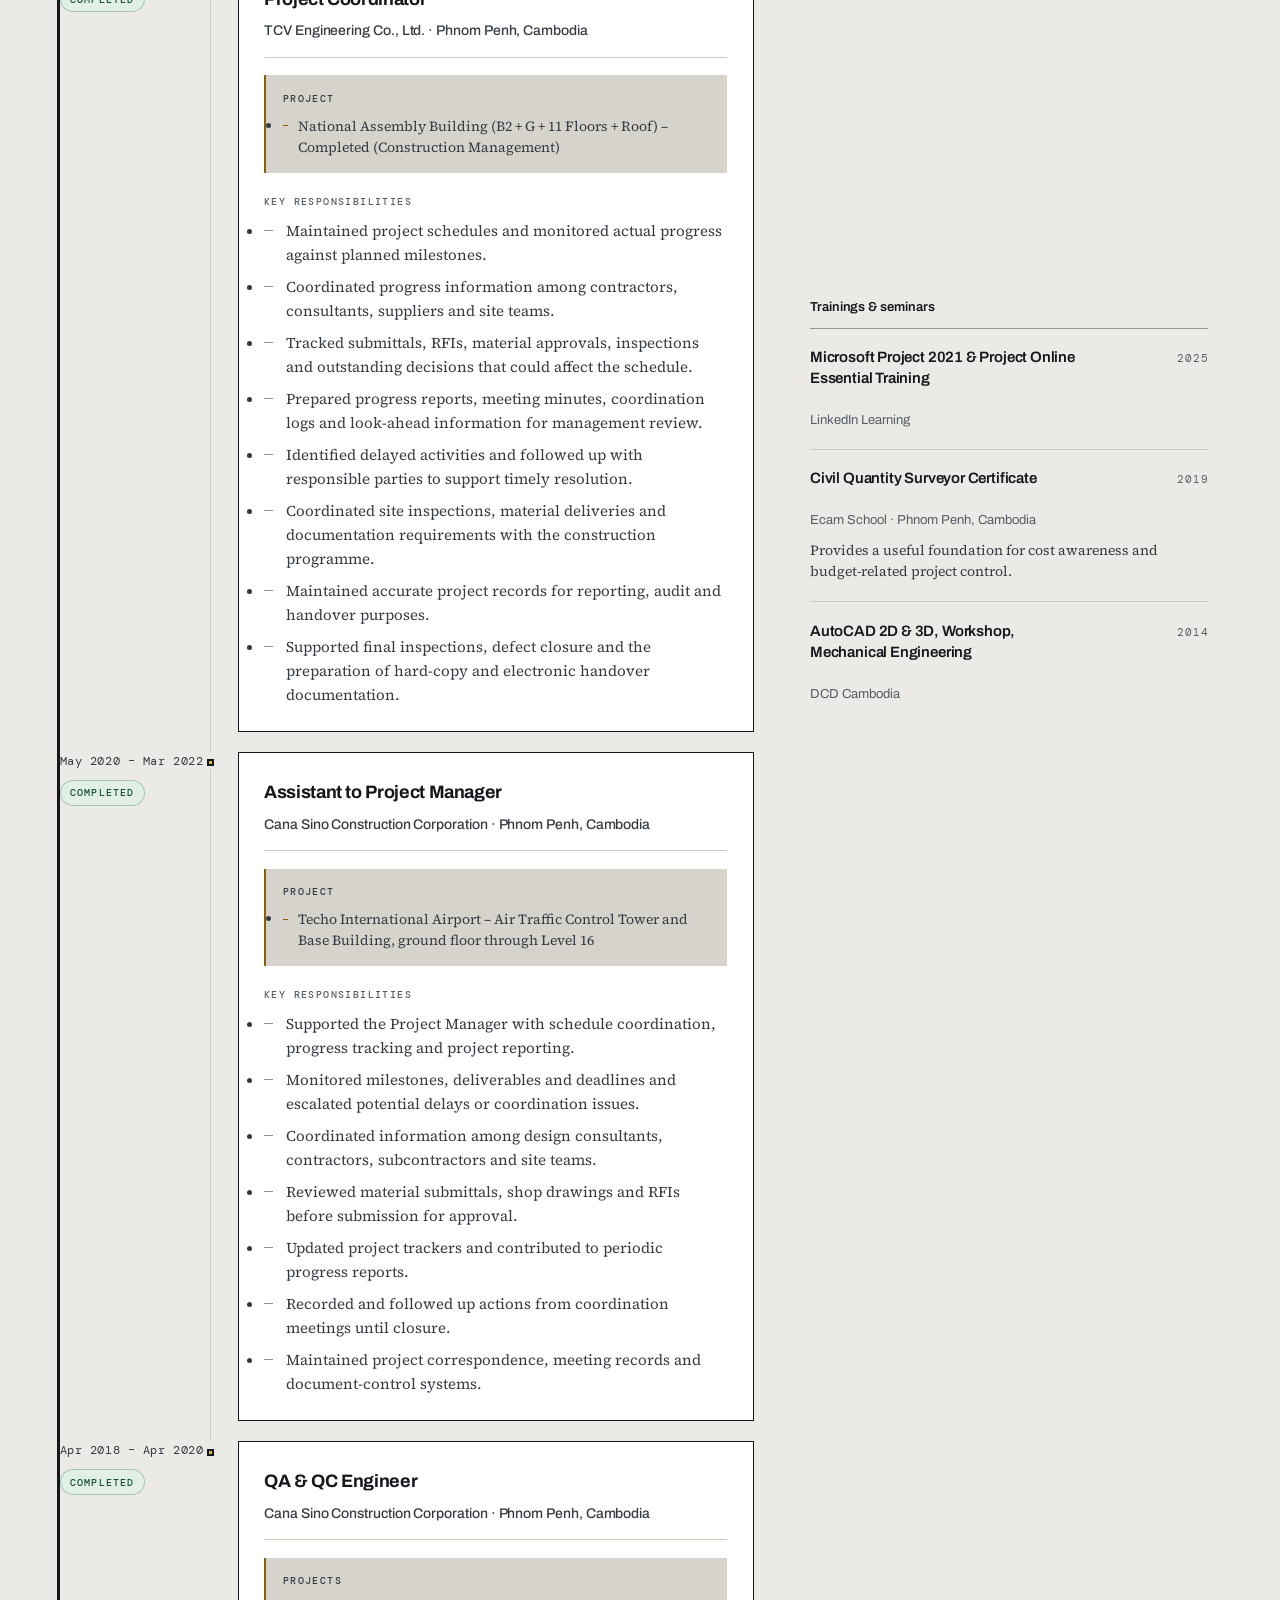
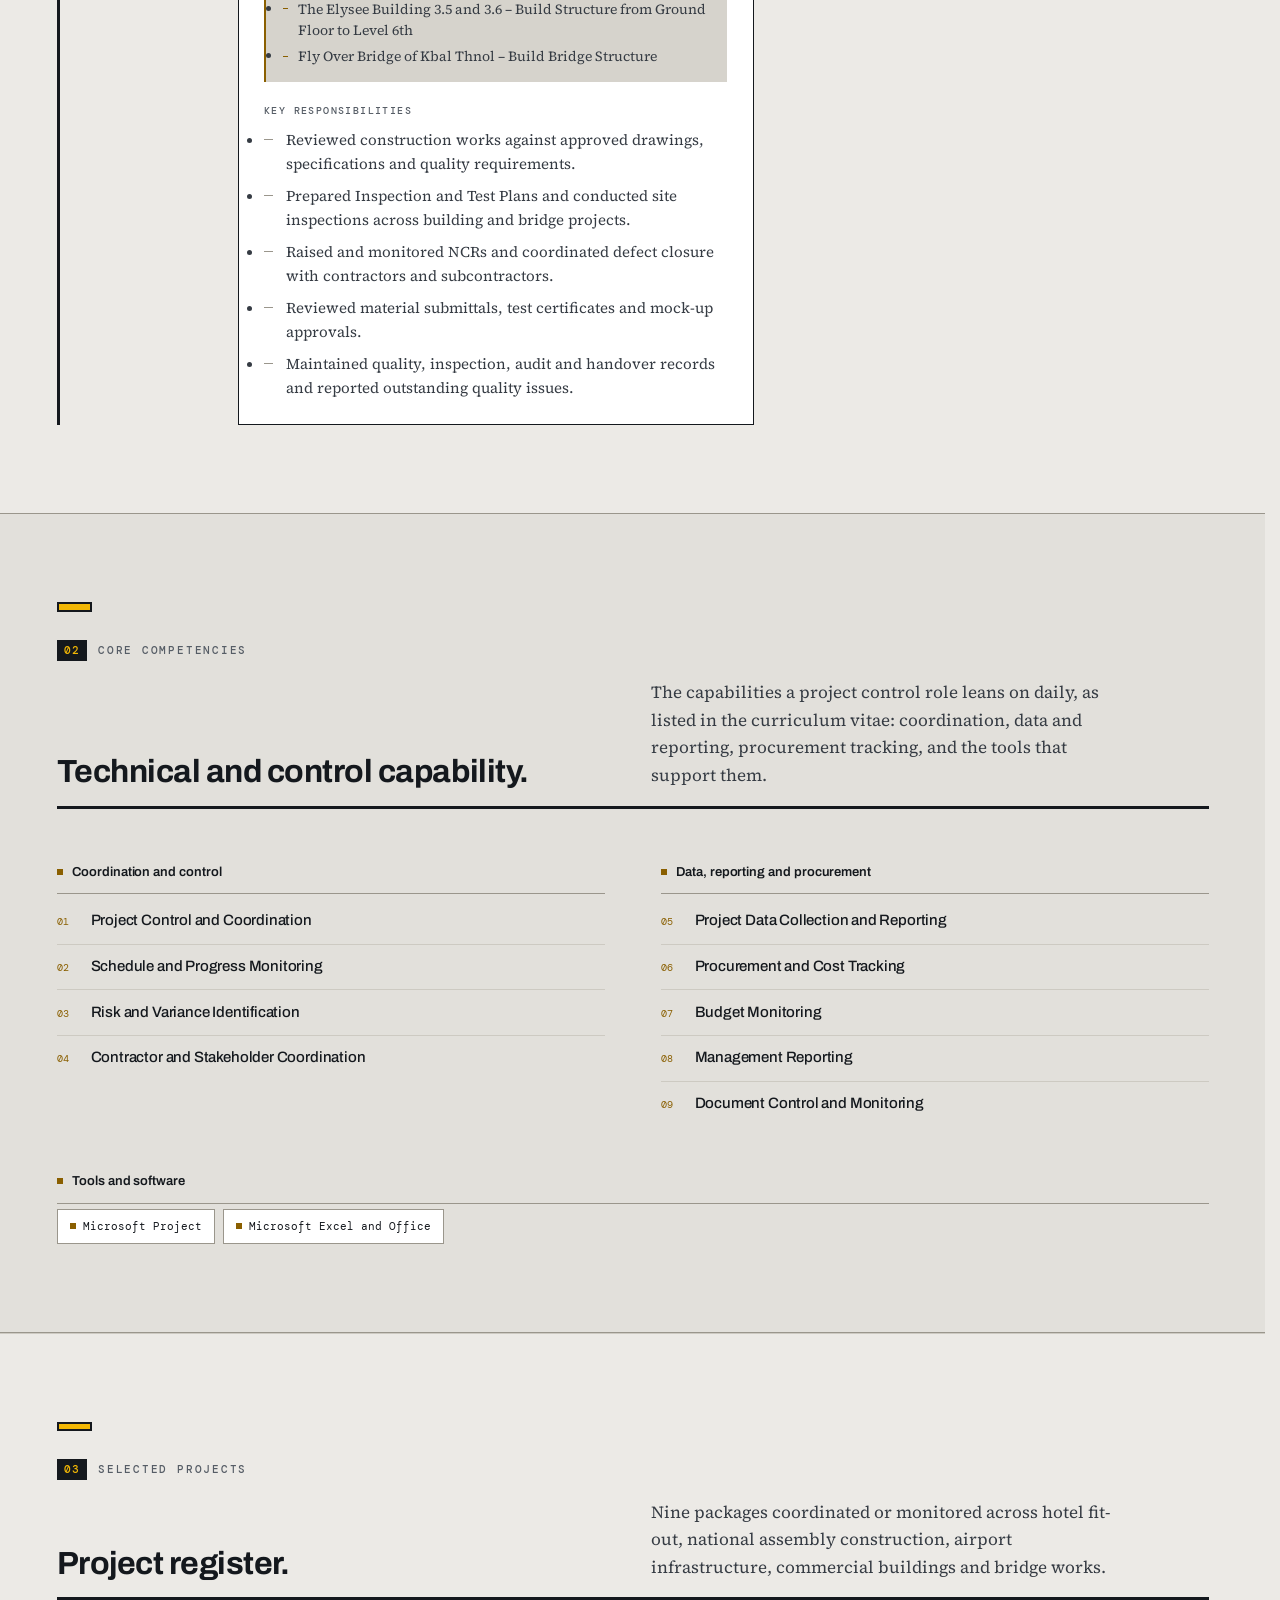
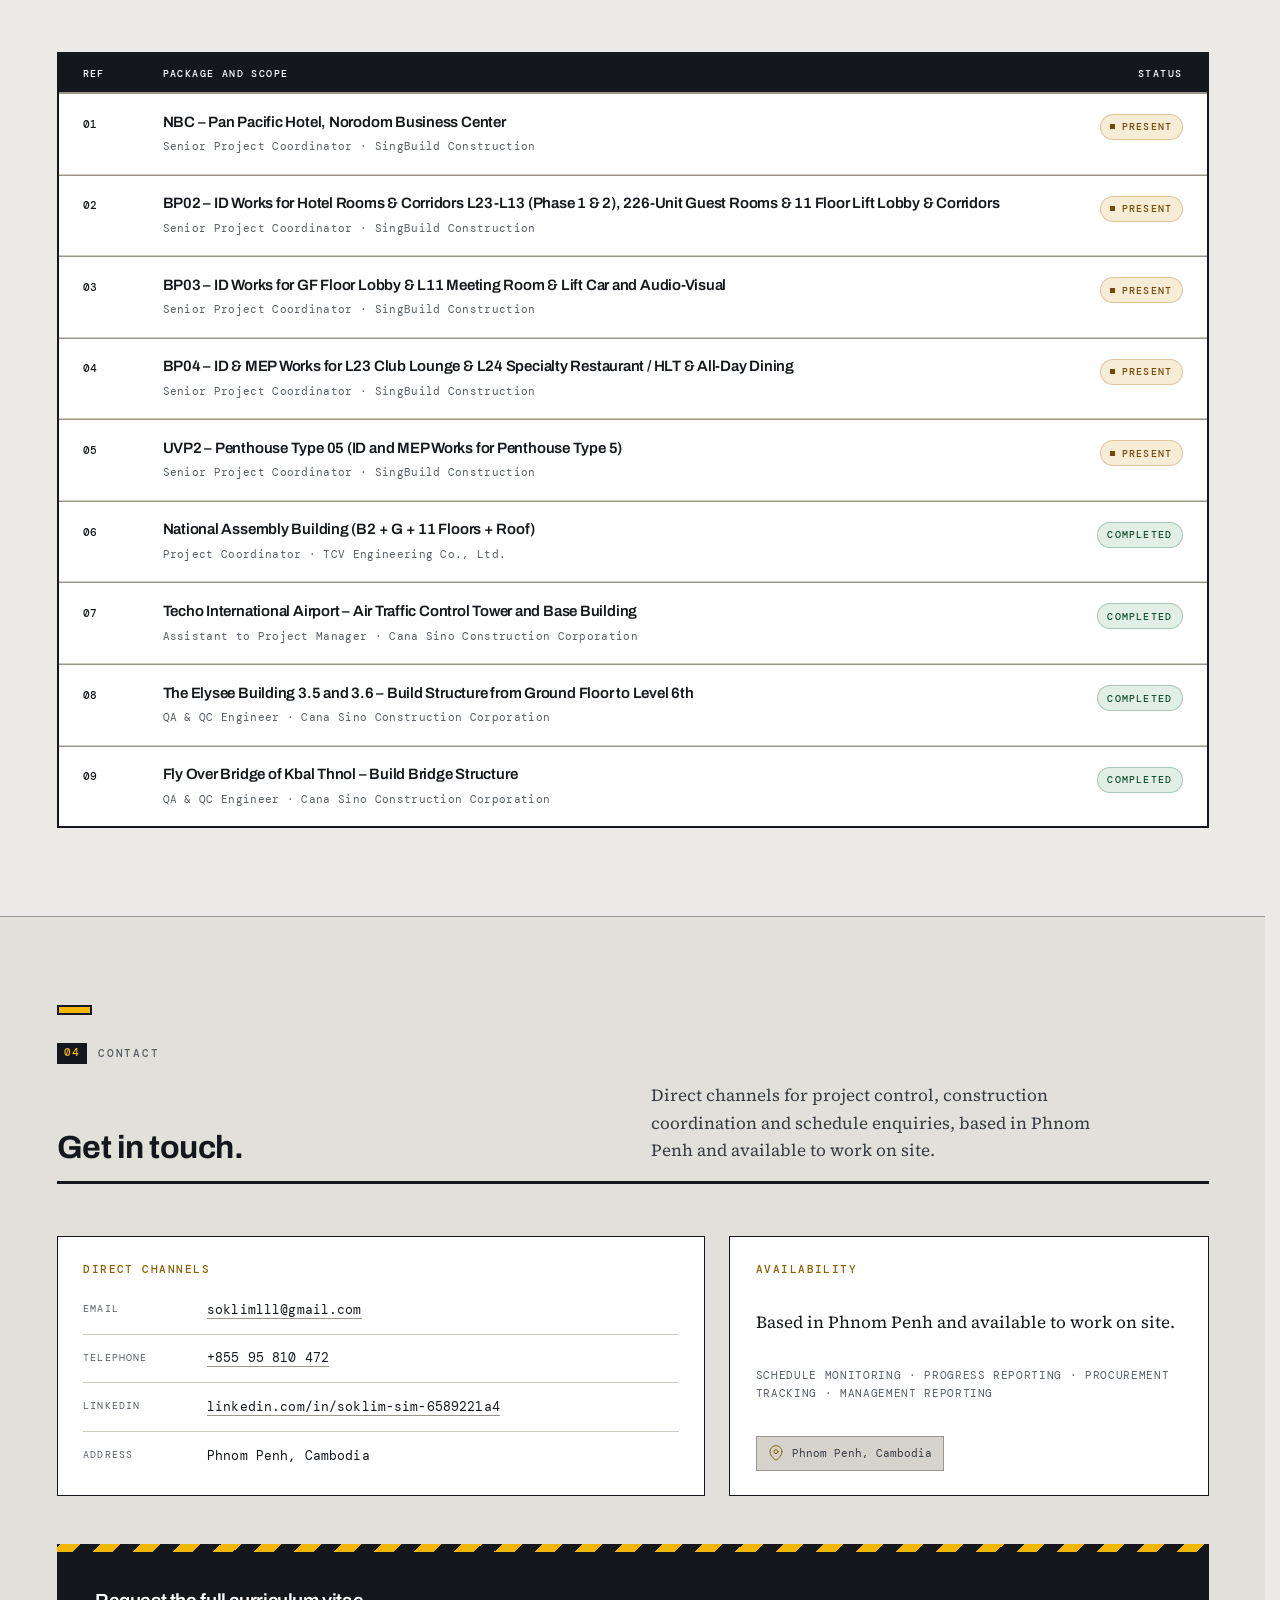
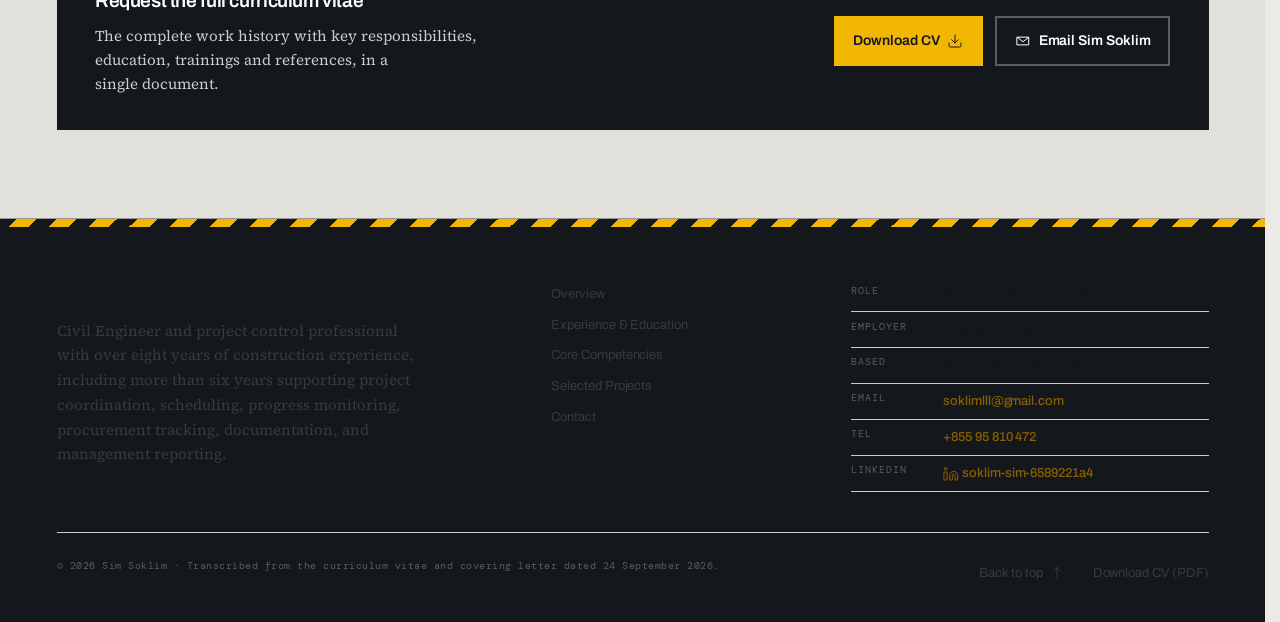
==== commit 6de4699a: "Construction redesign: steel and hi-vis palette, hazard tape, title-block portrait card" ====
--- a/index.html
+++ b/index.html
@@ -4,9 +4,9 @@
   <meta charset="UTF-8">
   <meta name="viewport" content="width=device-width, initial-scale=1.0, viewport-fit=cover">
   <meta name="description" content="Sim Soklim, Civil Engineer and Project Control professional with over eight years of construction experience, covering project coordination, scheduling, progress monitoring, procurement tracking, and management reporting.">
-  <!-- Kept in step with --paper in css/style.css, so the browser chrome blends
+  <!-- Kept in step with --paper in css/construction.css, so the browser chrome blends
        into the page instead of ending in a second, near-miss off-white. -->
-  <meta name="theme-color" content="#f4f3f0">
+  <meta name="theme-color" content="#eceae6">
   <meta name="color-scheme" content="light">
   <link rel="icon" href="favicon.svg" type="image/svg+xml">
   <!-- The canonical URL is the stable production alias, not the per-deployment
@@ -34,6 +34,7 @@
   <link rel="preload" as="font" type="font/woff2" href="fonts/SourceSerif4-var.woff2" crossorigin>
   <link rel="preload" as="image" href="images/hero.webp" fetchpriority="high">
   <link rel="stylesheet" href="css/style.css">
+  <link rel="stylesheet" href="css/construction.css">
 </head>
 <body>
 
@@ -107,6 +108,7 @@
       <div class="progress" aria-hidden="true"><div class="progress-bar" id="progressBar"></div></div>
     </div>
   </header>
+    <div class="tape" aria-hidden="true"></div>
 
   <!-- ===== Mobile drawer ===== -->
   <div class="drawer-backdrop" id="navBackdrop"></div>
--- a/css/construction.css
+++ b/css/construction.css
@@ -0,0 +1,83 @@
+/* ==========================================================================
+   Construction skin — loaded after style.css; overrides tokens and key parts.
+   Language: site hoarding and drawing title blocks. Charcoal steel, concrete
+   grey, hi-vis yellow reserved for hazard tape, markers and primary actions.
+   ========================================================================== */
+:root {
+  --paper: #eceae6;  --paper-2: #e2e0db;  --paper-3: #d6d3cc;
+  --ink: #14181d;    --ink-2: #353b43;    --ink-3: #565d66;
+  --rule: #cdcac2;   --rule-strong: #9a968c;
+  --navy: #1f252c;   --navy-deep: #14181d;
+  --accent: #8a5f00; --accent-deep: #6b4a00; --accent-soft: #f6e6b0;
+  --hivis: #f2b705;
+  --tape: repeating-linear-gradient(-45deg, #f2b705 0 14px, #14181d 14px 28px);
+  --r-xs: 0; --r-sm: 0; --r-md: 0;
+  --shadow: none;
+}
+body::before { opacity: 0.025; }
+
+/* Hazard tape: a single signature device, used under the bar, on the band and the CTA */
+.tape { height: 8px; background: var(--tape); }
+.topbar { border-bottom: 3px solid var(--ink); background: var(--paper); }
+.brand-mark { background: var(--hivis); color: var(--ink); border: 2px solid var(--ink); font-weight: 700; }
+
+/* Hero */
+.hero { background:
+  linear-gradient(var(--paper), rgba(236,234,230,0.86)),
+  repeating-linear-gradient(90deg, transparent 0 71px, rgba(20,24,29,0.07) 71px 72px),
+  repeating-linear-gradient(0deg, transparent 0 71px, rgba(20,24,29,0.07) 71px 72px); }
+.hero-title { font-weight: 700; letter-spacing: -0.02em; line-height: 1.04;
+  padding-left: 1.1rem; border-left: 10px solid var(--hivis); }
+.eyebrow-index { background: var(--ink); color: var(--hivis); padding: 0.1rem 0.45rem; }
+
+/* Portrait card becomes a drawing title block */
+.spec-card { border: 2px solid var(--ink); background: var(--card); padding: 0; }
+.spec-card::before { content: "Project control engineer"; display: block; padding: 0.55rem 1rem;
+  background: var(--hivis); color: var(--ink); font: 600 0.8rem/1 var(--font-display);
+  letter-spacing: 0.04em; border-bottom: 2px solid var(--ink); }
+.spec-frame { margin: 1rem; }
+.spec-caption, .spec-facts { margin-left: 1rem; margin-right: 1rem; }
+.spec-fact { border-top: 1px solid var(--ink); }
+.spec-facts { margin-bottom: 1rem; }
+
+/* Featured band */
+.band { border-top: 8px solid transparent; border-image: var(--tape) 8; }
+.band-img { filter: grayscale(0.35) contrast(1.08); border: 2px solid var(--ink); }
+
+/* Section heads: a hi-vis block and a heavy underline, like a drawing heading */
+.section-head { border-bottom: 3px solid var(--ink); padding-bottom: 1rem; position: relative; }
+.section-head::before { content: ""; display: inline-block; width: 2.2rem; height: 0.6rem;
+  background: var(--hivis); border: 2px solid var(--ink); margin-bottom: 0.9rem; }
+.section-title { font-weight: 700; letter-spacing: -0.015em; }
+.section-alt { background: var(--paper-2); border-block: 1px solid var(--rule-strong); }
+
+/* Timeline: survey-peg nodes */
+.timeline-node { background: var(--hivis); border: 2px solid var(--ink); border-radius: 0; }
+.timeline { border-left: 3px solid var(--ink); }
+.entry-title { font-weight: 700; }
+
+/* Project register reads as a schedule of works */
+.register { border: 2px solid var(--ink); background: var(--card); }
+.register-head { background: var(--ink); color: #fff; }
+.register-head * { color: #fff; }
+.register-row { border-top: 1px solid var(--rule-strong); transition: box-shadow 0.15s; }
+.register-row:hover { box-shadow: inset 6px 0 0 var(--hivis); background: var(--paper); }
+.register-index { color: var(--ink); font-weight: 500; }
+
+/* Cards, pills, buttons */
+.card { border: 1px solid var(--ink); background: var(--card); }
+.pill, .pill-dot { border-radius: 0; }
+.btn { border-radius: 0; font-weight: 600; border: 2px solid var(--ink); }
+.btn-primary { background: var(--ink); color: #fff; }
+.btn-secondary { background: transparent; color: var(--ink); }
+.btn-secondary:hover { background: var(--paper-3); }
+.btn-accent { background: var(--hivis); color: var(--ink); }
+.btn-accent:hover { background: #ffc81f; }
+:focus-visible { outline: 3px solid var(--hivis); outline-offset: 2px; box-shadow: 0 0 0 5px var(--ink); }
+
+/* CTA band and footer: dark steel, tape on top */
+.cta { background: var(--navy-deep); border-top: 8px solid transparent; border-image: var(--tape) 8; }
+.footer { background: var(--navy-deep); border-top: 8px solid transparent; border-image: var(--tape) 8; }
+.cta .btn-accent { border-color: var(--hivis); }
+
+@media print { .tape { display: none; } .hero { background: none; } }
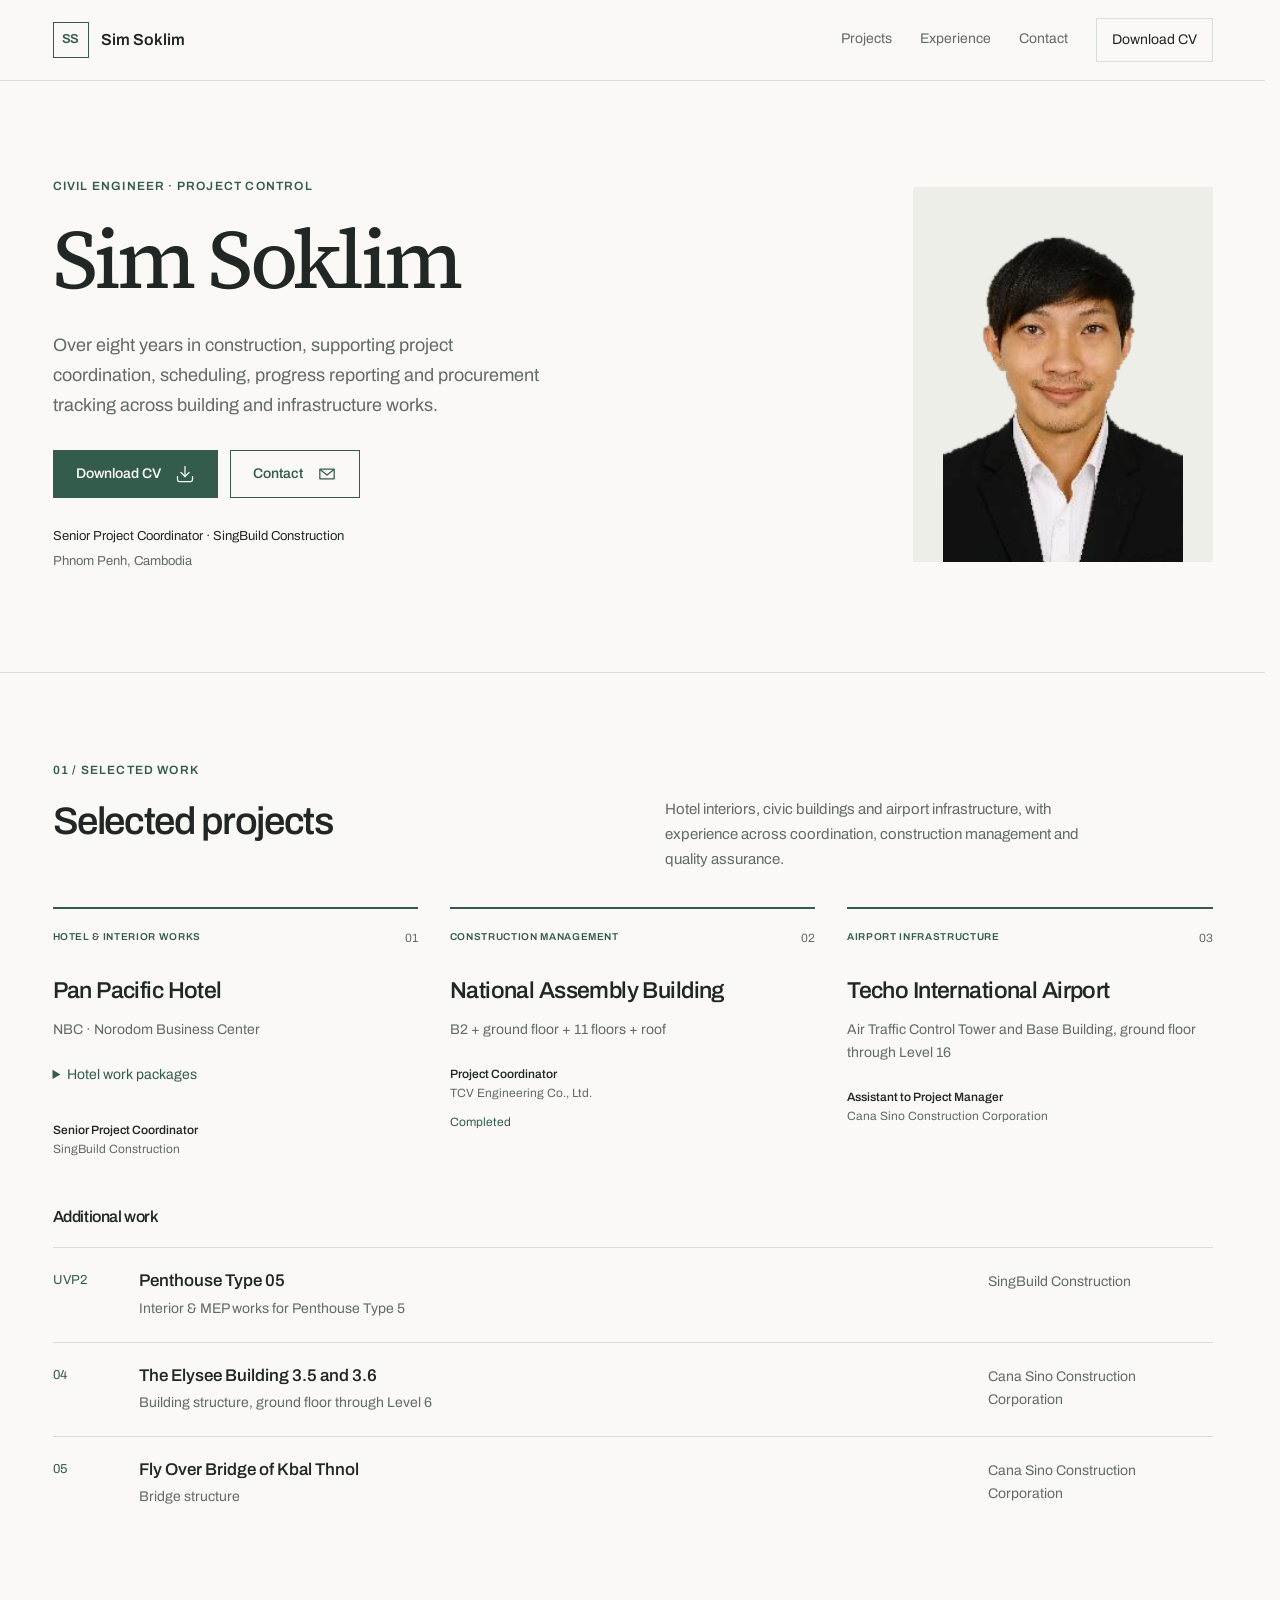
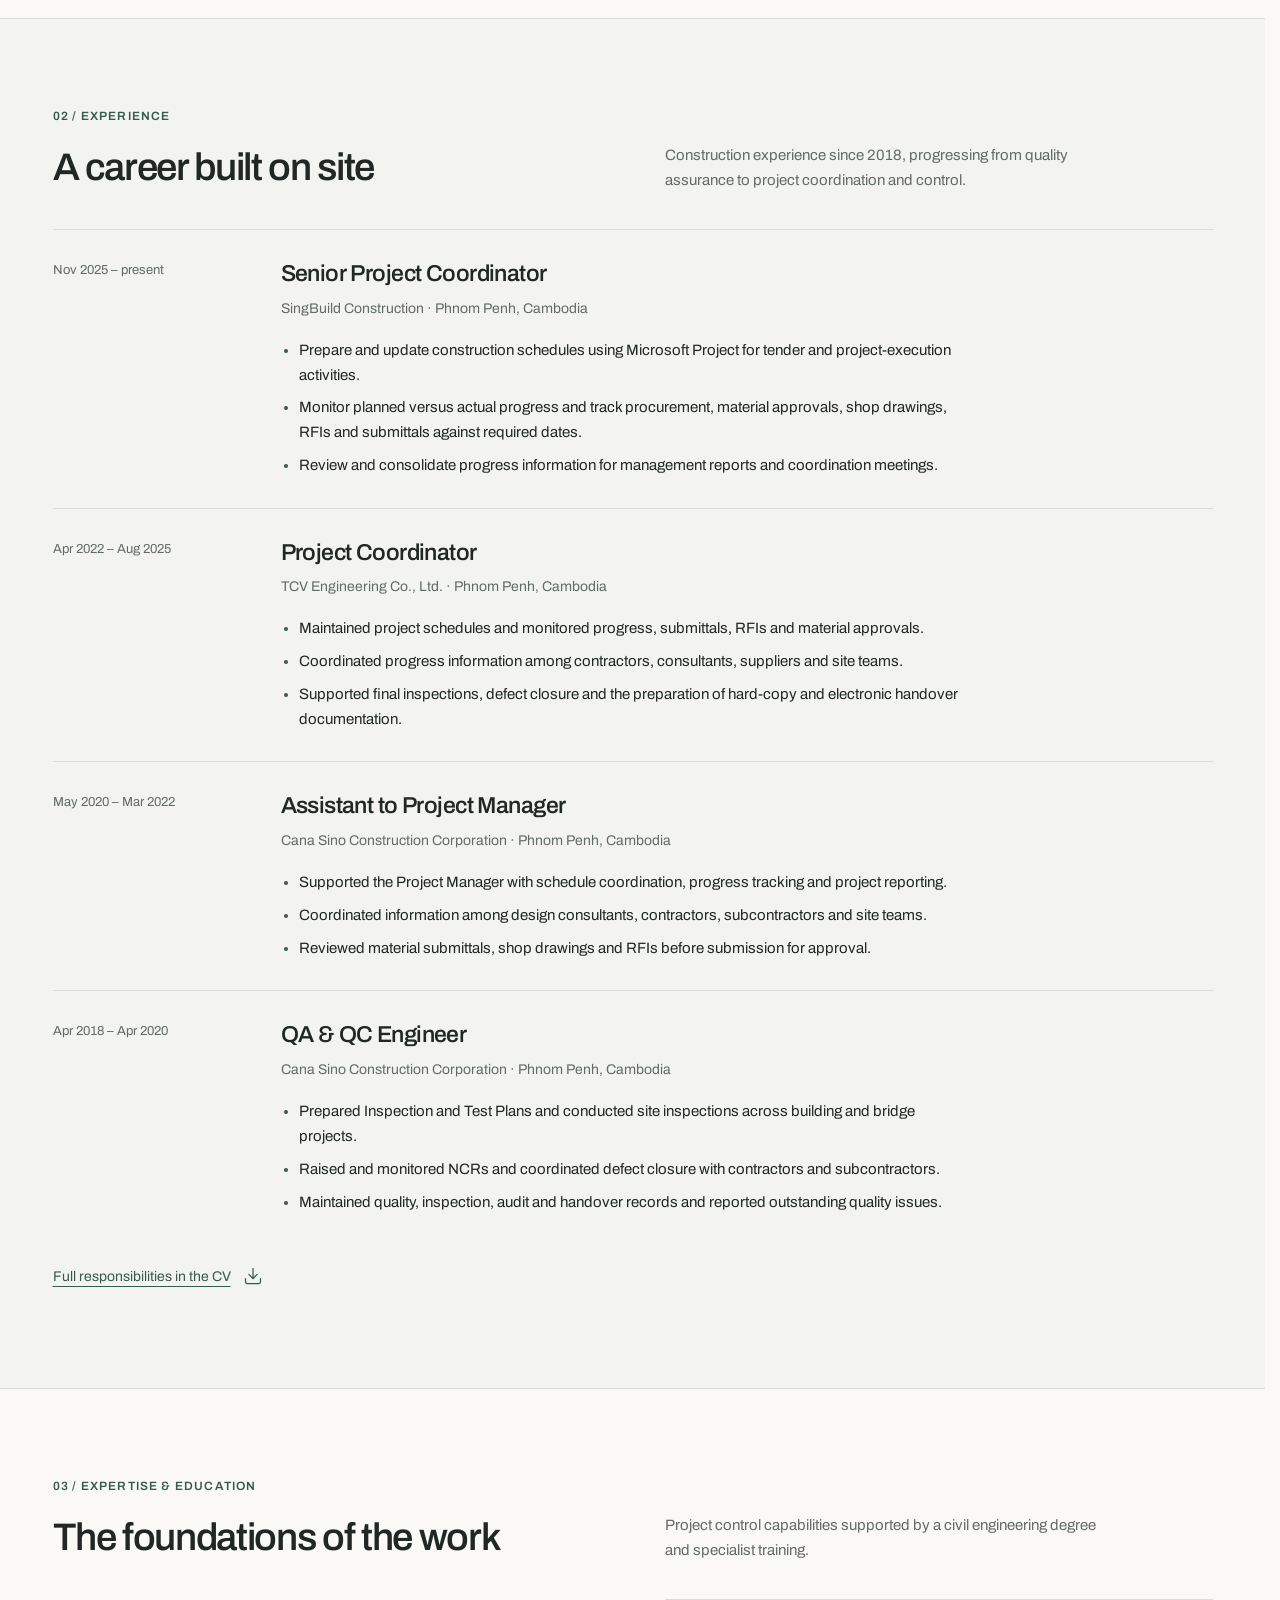
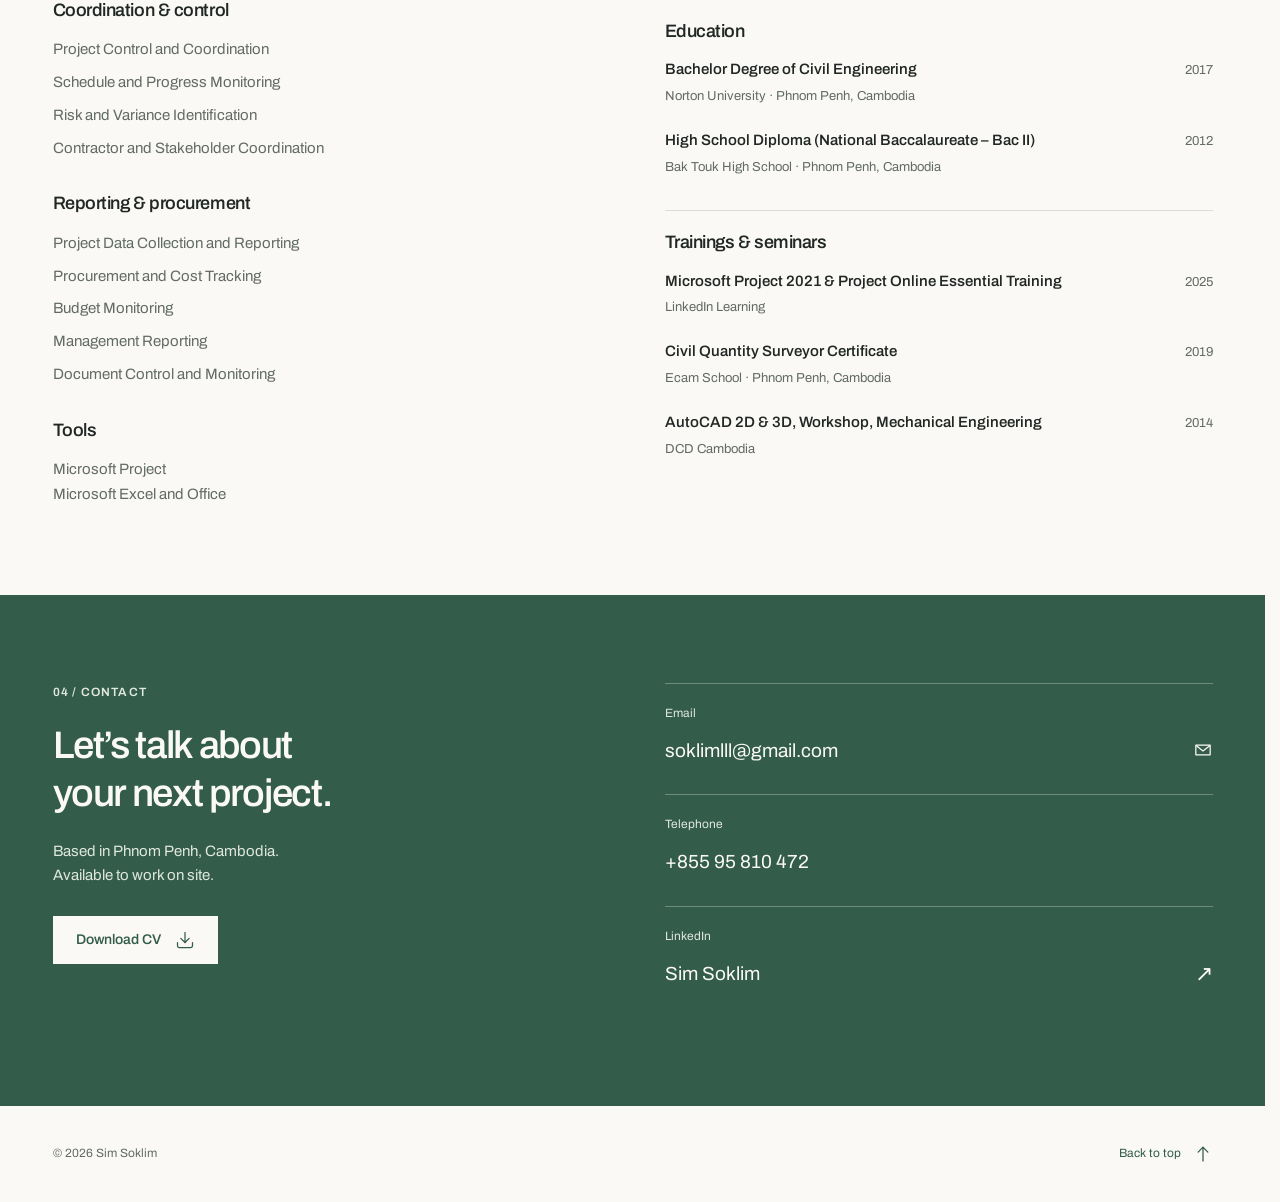
==== commit 472d9b1d: "Redesign portfolio with clean responsive layout and update Vercel URL" ====
--- a/index.html
+++ b/index.html
@@ -4,48 +4,34 @@
   <meta charset="UTF-8">
   <meta name="viewport" content="width=device-width, initial-scale=1.0, viewport-fit=cover">
   <meta name="description" content="Sim Soklim, Civil Engineer and Project Control professional with over eight years of construction experience, covering project coordination, scheduling, progress monitoring, procurement tracking, and management reporting.">
-  <!-- Kept in step with --paper in css/construction.css, so the browser chrome blends
-       into the page instead of ending in a second, near-miss off-white. -->
-  <meta name="theme-color" content="#eceae6">
+  <meta name="theme-color" content="#FAF9F6">
   <meta name="color-scheme" content="light">
   <link rel="icon" href="favicon.svg" type="image/svg+xml">
-  <!-- The canonical URL is the stable production alias, not the per-deployment
-       URL, which carries a fresh hash on every build. -->
-  <link rel="canonical" href="https://sim-soklim-portfolio-orpin.vercel.app/">
+  <link rel="canonical" href="https://sim-soklim-portfolio.vercel.app/">
   <meta property="og:type" content="website">
   <meta property="og:site_name" content="Sim Soklim">
-  <meta property="og:url" content="https://sim-soklim-portfolio-orpin.vercel.app/">
+  <meta property="og:url" content="https://sim-soklim-portfolio.vercel.app/">
   <meta property="og:title" content="Sim Soklim | Civil Engineer · Project Control">
   <meta property="og:description" content="Civil Engineer and Project Control professional with over eight years of construction experience in Phnom Penh, Cambodia.">
-  <!-- Absolute URLs: Facebook, LinkedIn and Twitter do not resolve a relative
-       og:image, which silently produced an image-less share card. -->
-  <meta property="og:image" content="https://sim-soklim-portfolio-orpin.vercel.app/images/og-hero.jpg">
+  <meta property="og:image" content="https://sim-soklim-portfolio.vercel.app/images/og-hero.jpg">
   <meta property="og:image:width" content="1200">
   <meta property="og:image:height" content="630">
   <meta property="og:image:alt" content="Sim Soklim, Civil Engineer and Project Control, Phnom Penh">
   <meta name="twitter:card" content="summary_large_image">
   <meta name="twitter:title" content="Sim Soklim | Civil Engineer · Project Control">
   <meta name="twitter:description" content="Civil Engineer and Project Control professional with over eight years of construction experience in Phnom Penh, Cambodia.">
-  <meta name="twitter:image" content="https://sim-soklim-portfolio-orpin.vercel.app/images/og-hero.jpg">
+  <meta name="twitter:image" content="https://sim-soklim-portfolio.vercel.app/images/og-hero.jpg">
   <meta name="twitter:image:alt" content="Sim Soklim, Civil Engineer and Project Control, Phnom Penh">
   <title>Sim Soklim | Civil Engineer · Project Control</title>
-  <!-- The two faces that paint first: display heading and body copy -->
   <link rel="preload" as="font" type="font/woff2" href="fonts/Archivo-var.woff2" crossorigin>
   <link rel="preload" as="font" type="font/woff2" href="fonts/SourceSerif4-var.woff2" crossorigin>
-  <link rel="preload" as="image" href="images/hero.webp" fetchpriority="high">
+  <link rel="preload" as="image" href="images/portrait-cutout.webp" fetchpriority="high">
   <link rel="stylesheet" href="css/style.css">
-  <link rel="stylesheet" href="css/construction.css">
 </head>
 <body>
-
   <a class="skip-link" href="#main">Skip to content</a>
-
-  <!-- Inline SVG sprite: icons cost no requests and inherit currentColor -->
   <svg class="sprite" aria-hidden="true" focusable="false" width="0" height="0" xmlns="http://www.w3.org/2000/svg">
     <defs>
-      <symbol id="ico-arrow-down" viewBox="0 0 24 24" fill="none" stroke="currentColor" stroke-width="1.5" stroke-linecap="round" stroke-linejoin="round">
-        <path d="M12 3.6v16.6M6.2 14.2 12 20.2l5.8-6"/>
-      </symbol>
       <symbol id="ico-arrow-up" viewBox="0 0 24 24" fill="none" stroke="currentColor" stroke-width="1.5" stroke-linecap="round" stroke-linejoin="round">
         <path d="M12 20.4V3.8M6.2 9.8 12 3.8l5.8 6"/>
       </symbol>
@@ -55,315 +41,89 @@
       <symbol id="ico-mail" viewBox="0 0 24 24" fill="none" stroke="currentColor" stroke-width="1.5" stroke-linecap="round" stroke-linejoin="round">
         <path d="M3.4 6.2h17.2v11.6H3.4z"/><path d="m4.1 7 7.9 6.1L20 7"/>
       </symbol>
-      <symbol id="ico-phone" viewBox="0 0 24 24" fill="none" stroke="currentColor" stroke-width="1.5" stroke-linecap="round" stroke-linejoin="round">
-        <path d="M22 16.92v3a2 2 0 0 1-2.18 2 19.79 19.79 0 0 1-8.63-3.07 19.5 19.5 0 0 1-6-6 19.79 19.79 0 0 1-3.07-8.67A2 2 0 0 1 4.11 2h3a2 2 0 0 1 2 1.72 12.84 12.84 0 0 0 .7 2.81 2 2 0 0 1-.45 2.11L8.09 9.91a16 16 0 0 0 6 6l1.27-1.27a2 2 0 0 1 2.11-.45 12.84 12.84 0 0 0 2.81.7A2 2 0 0 1 22 16.92z"/>
-      </symbol>
-      <symbol id="ico-linkedin" viewBox="0 0 24 24" fill="none" stroke="currentColor" stroke-width="1.5" stroke-linecap="round" stroke-linejoin="round">
-        <path d="M16 8a6 6 0 0 1 6 6v7h-4v-7a2 2 0 0 0-2-2 2 2 0 0 0-2 2v7h-4v-7a6 6 0 0 1 6-6z"/>
-        <rect x="2" y="9" width="4" height="12"/>
-        <circle cx="4" cy="4" r="2"/>
-      </symbol>
       <symbol id="ico-download" viewBox="0 0 24 24" fill="none" stroke="currentColor" stroke-width="1.5" stroke-linecap="round" stroke-linejoin="round">
         <path d="M21 15v4a2 2 0 0 1-2 2H5a2 2 0 0 1-2-2v-4"/>
         <polyline points="7 10 12 15 17 10"/>
         <line x1="12" y1="15" x2="12" y2="3"/>
       </symbol>
-      <symbol id="ico-pin" viewBox="0 0 24 24" fill="none" stroke="currentColor" stroke-width="1.5" stroke-linecap="round" stroke-linejoin="round">
-        <path d="M21 10c0 7-9 13-9 13s-9-6-9-13a9 9 0 0 1 18 0z"/>
-        <circle cx="12" cy="10" r="3"/>
-      </symbol>
     </defs>
   </svg>
 
-  <!-- ===== Top navigation ===== -->
+
   <header class="topbar">
     <div class="wrap topbar-inner">
-      <a class="brand" href="#overview" aria-label="Sim Soklim, back to overview">
-        <span class="brand-mark" aria-hidden="true">SS</span>
-        <span class="brand-text">
-          <span class="brand-name">Sim Soklim</span>
-          <span class="brand-role">Civil Engineer · Project Control</span>
-        </span>
-      </a>
-
-      <nav class="nav" aria-label="Primary">
-        <a class="nav-link" data-nav href="#overview"><span class="nav-num">00</span>Overview</a>
-        <a class="nav-link" data-nav href="#experience-and-education"><span class="nav-num">01</span>Experience</a>
-        <a class="nav-link" data-nav href="#core-competencies"><span class="nav-num">02</span>Competencies</a>
-        <a class="nav-link" data-nav href="#selected-projects"><span class="nav-num">03</span>Projects</a>
-        <a class="nav-link" data-nav href="#contact"><span class="nav-num">04</span>Contact</a>
-      </nav>
-
-      <div class="topbar-actions">
-        <a class="btn btn-accent btn-sm topbar-email-link" href="mailto:soklimlll@gmail.com">
-          <svg class="ico" viewBox="0 0 24 24" aria-hidden="true"><use href="#ico-mail"></use></svg>
-          <span>Email</span>
-        </a>
-        <button class="burger" id="navToggle" type="button" aria-label="Open menu" aria-haspopup="dialog" aria-expanded="false" aria-controls="navPanel">
-          <span></span><span></span><span></span>
-        </button>
-      </div>
-
-      <!-- Scroll progress: filled by js/script.js -->
-      <div class="progress" aria-hidden="true"><div class="progress-bar" id="progressBar"></div></div>
+      <a class="brand" href="#overview" aria-label="Sim Soklim, overview"><span class="brand-mark" aria-hidden="true">SS</span><span>Sim Soklim</span></a>
+      <nav class="nav" aria-label="Primary"><a class="nav-link" data-nav href="#selected-projects">Projects</a><a class="nav-link" data-nav href="#experience-and-education">Experience</a><a class="nav-link" data-nav href="#contact">Contact</a><a class="nav-link nav-cv" href="assets/Sim-Soklim-CV.pdf" download="Sim-Soklim-CV.pdf">Download CV</a></nav>
+      <button class="menu-toggle" id="navToggle" type="button" aria-label="Open menu" aria-haspopup="dialog" aria-expanded="false" aria-controls="navPanel">Menu <span aria-hidden="true">+</span></button>
     </div>
   </header>
-    <div class="tape" aria-hidden="true"></div>
-
-  <!-- ===== Mobile drawer ===== -->
-  <div class="drawer-backdrop" id="navBackdrop"></div>
-  <aside class="drawer" id="navPanel" role="dialog" aria-modal="true" aria-hidden="true" aria-label="Sections menu" inert>
-    <div class="drawer-head">
-      <span class="drawer-brand">Sim Soklim</span>
-      <button class="drawer-close" id="navClose" type="button" aria-label="Close menu">
-        <svg class="ico" viewBox="0 0 24 24" aria-hidden="true"><use href="#ico-close"></use></svg>
-      </button>
-    </div>
-    <nav class="drawer-links" aria-label="Mobile">
-      <a class="drawer-link" data-nav href="#overview"><span class="drawer-num">00</span>Overview</a>
-      <a class="drawer-link" data-nav href="#experience-and-education"><span class="drawer-num">01</span>Experience &amp; Education</a>
-      <a class="drawer-link" data-nav href="#core-competencies"><span class="drawer-num">02</span>Core Competencies</a>
-      <a class="drawer-link" data-nav href="#selected-projects"><span class="drawer-num">03</span>Selected Projects</a>
-      <a class="drawer-link" data-nav href="#contact"><span class="drawer-num">04</span>Contact</a>
-    </nav>
-    <div class="drawer-foot">
-      <p class="drawer-strong">Sim Soklim</p>
-      <p>Civil Engineer · Project Control</p>
-      <p>Phnom Penh, Cambodia</p>
-      <p><a href="mailto:soklimlll@gmail.com">soklimlll@gmail.com</a></p>
-      <p><a href="tel:+85595810472">+855 95 810 472</a></p>
-    </div>
+  <div class="drawer-backdrop" id="navBackdrop" hidden></div>
+  <aside class="drawer" id="navPanel" role="dialog" aria-modal="true" aria-label="Sections menu" aria-hidden="true" inert hidden>
+    <div class="drawer-head"><span>Sim Soklim</span><button class="drawer-close" id="navClose" type="button" aria-label="Close menu"><svg class="ico" viewBox="0 0 24 24" aria-hidden="true"><use href="#ico-close"></use></svg></button></div>
+    <nav class="drawer-links" aria-label="Mobile"><a class="drawer-link" data-nav href="#overview">Overview</a>
+<a class="drawer-link" data-nav href="#selected-projects">Projects</a>
+<a class="drawer-link" data-nav href="#experience-and-education">Experience</a>
+<a class="drawer-link" data-nav href="#core-competencies">Expertise</a>
+<a class="drawer-link" data-nav href="#contact">Contact</a></nav>
+    <div class="drawer-foot"><p>Civil Engineer · Project Control</p><a href="mailto:soklimlll@gmail.com">soklimlll@gmail.com</a></div>
   </aside>
-
-  <main id="main">
-
-    <!-- ===== 00  Overview ===== -->
-    <section class="hero" id="overview">
-      <div class="wrap">
-        <div class="hero-grid">
-
-          <div>
-            <div class="hero-lead">
-              <p class="eyebrow"><span class="eyebrow-index">CV</span> Civil Engineer · Project Control</p>
-              <h1 class="hero-title">Project coordination, from drawing to handover.</h1>
-            </div>
-
-            <p class="hero-lede">Civil Engineer and project control professional with over eight years of construction experience, including more than six years supporting project coordination, scheduling, progress monitoring, procurement tracking, documentation, and management reporting. Experienced in collecting and consolidating project information, monitoring planned versus actual progress, identifying delays and variances, and coordinating contractors, consultants, suppliers, and internal teams. Proficient in Microsoft Project and supported by Civil Quantity Surveyor training.</p>
-
-            <div class="hero-actions">
-              <a class="btn btn-primary" href="#experience-and-education">
-                <span>View experience</span>
-                <svg class="ico" viewBox="0 0 24 24" aria-hidden="true"><use href="#ico-arrow-down"></use></svg>
-              </a>
-              <a class="btn btn-secondary" href="#contact">
-                <span>Contact</span>
-                <svg class="ico" viewBox="0 0 24 24" aria-hidden="true"><use href="#ico-mail"></use></svg>
-              </a>
-              <a class="btn btn-secondary" href="tel:+85595810472">
-                <span>Call</span>
-                <svg class="ico" viewBox="0 0 24 24" aria-hidden="true"><use href="#ico-phone"></use></svg>
-              </a>
-              <a class="btn btn-accent" href="assets/Sim-Soklim-CV.pdf" download="Sim-Soklim-CV.pdf">
-                <span>Download CV</span>
-                <svg class="ico" viewBox="0 0 24 24" aria-hidden="true"><use href="#ico-download"></use></svg>
-              </a>
-            </div>
-
-            <div class="hero-meta">
-              <span class="mono-note">Phnom Penh, Cambodia</span>
-              <span class="mono-note">Available to work on site</span>
-              <span class="mono-note">Nine selected projects</span>
-            </div>
-          </div>
-
-          <div class="hero-aside">
-            <div class="spec-card">
-              <div class="spec-frame">
-                <span class="corner corner-tl" aria-hidden="true"></span>
-                <span class="corner corner-tr" aria-hidden="true"></span>
-                <span class="corner corner-bl" aria-hidden="true"></span>
-                <span class="corner corner-br" aria-hidden="true"></span>
-                <div class="portrait-frame">
-                  <span class="portrait-tile" aria-hidden="true">SS</span>
-                  <img src="images/portrait-cutout.webp" alt="Portrait of Sim Soklim" width="202" height="283" fetchpriority="high" decoding="async">
-                </div>
-              </div>
-              <p class="spec-caption"><span>Fig. 01</span> Sim Soklim · Phnom Penh</p>
-              <dl class="spec-facts">
-                <div class="spec-fact"><dt>Role</dt><dd>Senior Project Coordinator</dd></div>
-                <div class="spec-fact"><dt>Employer</dt><dd>SingBuild Construction</dd></div>
-                <div class="spec-fact"><dt>Experience</dt><dd>Over 8 years, construction</dd></div>
-                <div class="spec-fact"><dt>Based</dt><dd>Phnom Penh, Cambodia</dd></div>
-                <div class="spec-fact"><dt>Tools</dt><dd>Microsoft Project, Excel, AutoCAD</dd></div>
-              </dl>
-            </div>
-          </div>
-
+  <main id="main" tabindex="-1">
+    <section class="hero" id="overview" tabindex="-1">
+      <div class="wrap hero-grid">
+        <div class="hero-copy">
+          <p class="eyebrow hero-role">Civil Engineer · Project Control</p>
+          <h1>Sim Soklim</h1>
+          <p class="hero-lede">Over eight years in construction, supporting project coordination, scheduling, progress reporting and procurement tracking across building and infrastructure works.</p>
+          <div class="hero-actions"><a class="btn btn-primary" href="assets/Sim-Soklim-CV.pdf" download="Sim-Soklim-CV.pdf">Download CV <svg class="ico" viewBox="0 0 24 24" aria-hidden="true"><use href="#ico-download"></use></svg></a><a class="btn btn-secondary" href="#contact">Contact <svg class="ico" viewBox="0 0 24 24" aria-hidden="true"><use href="#ico-mail"></use></svg></a></div>
+          <div class="hero-meta"><span>Senior Project Coordinator · SingBuild Construction</span><span>Phnom Penh, Cambodia</span></div>
         </div>
+        <figure class="hero-portrait">
+          <div class="portrait-frame"><span class="portrait-fallback" aria-hidden="true">SS</span><img src="images/portrait-cutout.webp" alt="Portrait of Sim Soklim" width="202" height="283" fetchpriority="high" decoding="async"></div>
+        </figure>
       </div>
     </section>
+    <section class="section" id="selected-projects" tabindex="-1">
+      <div class="wrap">
+        <header class="section-head"><p class="eyebrow">01 / Selected work</p><div class="section-heading"><h2>Selected projects</h2><p>Hotel interiors, civic buildings and airport infrastructure, with experience across coordination, construction management and quality assurance.</p></div></header>
+        <div class="featured-projects"><article class="project-feature">
+  <div class="project-top"><p class="eyebrow">Hotel &amp; interior works</p><span class="project-index" aria-hidden="true">01</span></div>
+  <h3>Pan Pacific Hotel</h3><p class="project-scope">NBC · Norodom Business Center</p>
+  <details class="project-details"><summary>Hotel work packages</summary><ul class="project-packages"><li><strong>BP02 · Rooms &amp; corridors</strong>Interior works, L23–L13, phases 1 &amp; 2; 226 guest rooms and 11 floors of lift lobbies &amp; corridors.</li><li><strong>BP03 · Lobby &amp; meeting room</strong>Ground floor lobby, L11 meeting room, lift car and audio-visual.</li><li><strong>BP04 · Lounge &amp; restaurants</strong>Interior &amp; MEP works, L23 club lounge and L24 specialty restaurant / HLT &amp; all-day dining.</li></ul></details>
+  <div class="project-credit"><p>Senior Project Coordinator</p><p>SingBuild Construction</p></div>
+</article>
+<article class="project-feature">
+  <div class="project-top"><p class="eyebrow">Construction management</p><span class="project-index" aria-hidden="true">02</span></div>
+  <h3>National Assembly Building</h3><p class="project-scope">B2 + ground floor + 11 floors + roof</p>
+  <div class="project-credit"><p>Project Coordinator</p><p>TCV Engineering Co., Ltd.</p><span class="project-status">Completed</span></div>
+</article>
+<article class="project-feature">
+  <div class="project-top"><p class="eyebrow">Airport infrastructure</p><span class="project-index" aria-hidden="true">03</span></div>
+  <h3>Techo International Airport</h3><p class="project-scope">Air Traffic Control Tower and Base Building, ground floor through Level 16</p>
+  <div class="project-credit"><p>Assistant to Project Manager</p><p>Cana Sino Construction Corporation</p></div>
+</article></div>
+        <div class="project-register"><h3 class="register-title">Additional work</h3>
 
-    <!-- ===== Featured band ===== -->
-    <figure class="band">
-      <div class="band-wrap wrap-wide">
-        <img class="band-img" src="images/hero.webp" alt="Construction imagery representing the National Assembly Building and the Techo International Airport Air Traffic Control Tower" width="2400" height="1350" fetchpriority="high" decoding="async">
+
+<article class="register-row"><p class="register-ref">UVP2</p><div><h4>Penthouse Type 05</h4><p>Interior &amp; MEP works for Penthouse Type 5</p></div><p class="register-employer">SingBuild Construction</p></article>
+<article class="register-row"><p class="register-ref">04</p><div><h4>The Elysee Building 3.5 and 3.6</h4><p>Building structure, ground floor through Level 6</p></div><p class="register-employer">Cana Sino Construction Corporation</p></article>
+<article class="register-row"><p class="register-ref">05</p><div><h4>Fly Over Bridge of Kbal Thnol</h4><p>Bridge structure</p></div><p class="register-employer">Cana Sino Construction Corporation</p></article></div>
       </div>
-      <figcaption class="wrap band-caption">
-        <span class="mono-note">National Assembly Building · Techo International Airport Air Traffic Control Tower</span>
-        <span class="band-note">Review build · placeholder photography</span>
-      </figcaption>
-    </figure>
-
-    <!-- ===== 01  Experience & Education ===== -->
-    <section class="section" id="experience-and-education">
+    </section>
+    <section class="section experience-section" id="experience-and-education" tabindex="-1">
       <div class="wrap">
-        <header class="section-head">
-          <p class="eyebrow"><span class="eyebrow-index">01</span> Experience &amp; Education</p>
-          <h2 class="section-title">Work and study.</h2>
-          <p class="section-lede">Over eight years of construction experience across quality assurance, project coordination and project control, built on a civil engineering degree and continued through specialist training.</p>
-        </header>
-
-        <div class="section-split">
-          <div class="timeline">
-
-            <!-- Current role -->
-            <article class="timeline-item">
-              <span class="timeline-node" aria-hidden="true"></span>
-              <div class="timeline-meta">
-                <p class="timeline-period"><time datetime="2025-11">Nov 2025</time> – present</p>
-                <span class="status-pill status-live"><span class="pill-dot" aria-hidden="true"></span>Present</span>
-              </div>
-              <div class="timeline-body card card-lift">
-                <div class="entry-head">
-                  <h3 class="entry-title">Senior Project Coordinator</h3>
-                  <p class="entry-org">SingBuild Construction · Phnom Penh, Cambodia</p>
-                </div>
-                <div class="entry-projects">
-                  <p class="entry-label">Projects</p>
-                  <ul class="entry-projects-list">
-                    <li>NBC – Pan Pacific Hotel, Norodom Business Center</li>
-                    <li>BP02 – ID Works for Hotel Rooms &amp; Corridors L23-L13 Phase 1 &amp; 2, 226-Unit Guest Rooms &amp; 11 Floor Lift Lobby &amp; Corridors</li>
-                    <li>BP03 – ID Works for GF Floor Lobby &amp; L11 Meeting Room &amp; Lift Car and Audio-Visual</li>
-                    <li>BP04 – ID &amp; MEP Works for L23 Club Lounge &amp; L24 Specialty Restaurant / HLT &amp; All-Day Dining</li>
-                    <li>UVP2 – Penthouse Type 05 (ID and MEP Works for Penthouse Type 5)</li>
-                    <li>Other tendering project: Proposed construction schedule at the tendering stage</li>
-                  </ul>
-                </div>
-                <p class="entry-label">Key responsibilities</p>
-                <ul class="entry-list">
-                  <li>Prepare and update construction schedules using Microsoft Project for tender and project-execution activities.</li>
-                  <li>Coordinate schedule inputs and progress updates across project managers, site teams, consultants, subcontractors, procurement teams and suppliers.</li>
-                  <li>Monitor planned versus actual progress and highlight delays, constraints, schedule conflicts and required corrective actions.</li>
-                  <li>Track procurement, material approvals, shop drawings, RFIs and submittals against required project dates.</li>
-                  <li>Support the development of catch-up plans and recovery actions for delayed procurement, drawings and construction activities.</li>
-                  <li>Review and consolidate progress information for management reports and coordination meetings.</li>
-                  <li>Prepare and maintain schedule-related records, correspondence, action logs and supporting documentation.</li>
-                  <li>Support the preparation of Extension of Time notices and schedule information related to delays and changes.</li>
-                  <li>Coordinate multiple work packages and trades to maintain alignment with project milestones.</li>
-                  <li>Lead or support coordination meetings and follow up responsible parties until outstanding actions are closed.</li>
-                  <li>Prepare preliminary construction schedules for tender submissions.</li>
-                  <li>Mentor junior coordinators and monitor compliance with project-documentation requirements.</li>
-                </ul>
-              </div>
-            </article>
-
-            <!-- Role 2 -->
-            <article class="timeline-item">
-              <span class="timeline-node" aria-hidden="true"></span>
-              <div class="timeline-meta">
-                <p class="timeline-period"><time datetime="2022-04">Apr 2022</time> – <time datetime="2025-08">Aug 2025</time></p>
-                <span class="status-pill status-done">Completed</span>
-              </div>
-              <div class="timeline-body card card-lift">
-                <div class="entry-head">
-                  <h3 class="entry-title">Project Coordinator</h3>
-                  <p class="entry-org">TCV Engineering Co., Ltd. · Phnom Penh, Cambodia</p>
-                </div>
-                <div class="entry-projects">
-                  <p class="entry-label">Project</p>
-                  <ul class="entry-projects-list">
-                    <li>National Assembly Building (B2 + G + 11 Floors + Roof) – Completed (Construction Management)</li>
-                  </ul>
-                </div>
-                <p class="entry-label">Key responsibilities</p>
-                <ul class="entry-list">
-                  <li>Maintained project schedules and monitored actual progress against planned milestones.</li>
-                  <li>Coordinated progress information among contractors, consultants, suppliers and site teams.</li>
-                  <li>Tracked submittals, RFIs, material approvals, inspections and outstanding decisions that could affect the schedule.</li>
-                  <li>Prepared progress reports, meeting minutes, coordination logs and look-ahead information for management review.</li>
-                  <li>Identified delayed activities and followed up with responsible parties to support timely resolution.</li>
-                  <li>Coordinated site inspections, material deliveries and documentation requirements with the construction programme.</li>
-                  <li>Maintained accurate project records for reporting, audit and handover purposes.</li>
-                  <li>Supported final inspections, defect closure and the preparation of hard-copy and electronic handover documentation.</li>
-                </ul>
-              </div>
-            </article>
-
-            <!-- Role 3 -->
-            <article class="timeline-item">
-              <span class="timeline-node" aria-hidden="true"></span>
-              <div class="timeline-meta">
-                <p class="timeline-period"><time datetime="2020-05">May 2020</time> – <time datetime="2022-03">Mar 2022</time></p>
-                <span class="status-pill status-done">Completed</span>
-              </div>
-              <div class="timeline-body card card-lift">
-                <div class="entry-head">
-                  <h3 class="entry-title">Assistant to Project Manager</h3>
-                  <p class="entry-org">Cana Sino Construction Corporation · Phnom Penh, Cambodia</p>
-                </div>
-                <div class="entry-projects">
-                  <p class="entry-label">Project</p>
-                  <ul class="entry-projects-list">
-                    <li>Techo International Airport – Air Traffic Control Tower and Base Building, ground floor through Level 16</li>
-                  </ul>
-                </div>
-                <p class="entry-label">Key responsibilities</p>
-                <ul class="entry-list">
-                  <li>Supported the Project Manager with schedule coordination, progress tracking and project reporting.</li>
-                  <li>Monitored milestones, deliverables and deadlines and escalated potential delays or coordination issues.</li>
-                  <li>Coordinated information among design consultants, contractors, subcontractors and site teams.</li>
-                  <li>Reviewed material submittals, shop drawings and RFIs before submission for approval.</li>
-                  <li>Updated project trackers and contributed to periodic progress reports.</li>
-                  <li>Recorded and followed up actions from coordination meetings until closure.</li>
-                  <li>Maintained project correspondence, meeting records and document-control systems.</li>
-                </ul>
-              </div>
-            </article>
-
-            <!-- Role 4 -->
-            <article class="timeline-item">
-              <span class="timeline-node" aria-hidden="true"></span>
-              <div class="timeline-meta">
-                <p class="timeline-period"><time datetime="2018-04">Apr 2018</time> – <time datetime="2020-04">Apr 2020</time></p>
-                <span class="status-pill status-done">Completed</span>
-              </div>
-              <div class="timeline-body card card-lift">
-                <div class="entry-head">
-                  <h3 class="entry-title">QA &amp; QC Engineer</h3>
-                  <p class="entry-org">Cana Sino Construction Corporation · Phnom Penh, Cambodia</p>
-                </div>
-                <div class="entry-projects">
-                  <p class="entry-label">Projects</p>
-                  <ul class="entry-projects-list">
-                    <li>The Elysee Building 3.5 and 3.6 – Build Structure from Ground Floor to Level 6th</li>
-                    <li>Fly Over Bridge of Kbal Thnol – Build Bridge Structure</li>
-                  </ul>
-                </div>
-                <p class="entry-label">Key responsibilities</p>
-                <ul class="entry-list">
-                  <li>Reviewed construction works against approved drawings, specifications and quality requirements.</li>
-                  <li>Prepared Inspection and Test Plans and conducted site inspections across building and bridge projects.</li>
-                  <li>Raised and monitored NCRs and coordinated defect closure with contractors and subcontractors.</li>
-                  <li>Reviewed material submittals, test certificates and mock-up approvals.</li>
-                  <li>Maintained quality, inspection, audit and handover records and reported outstanding quality issues.</li>
-                </ul>
-              </div>
-            </article>
-
-          </div>
-
-          <!-- Study -->
-          <div class="study">
+        <header class="section-head"><p class="eyebrow">02 / Experience</p><div class="section-heading"><h2>A career built on site</h2><p>Construction experience since 2018, progressing from quality assurance to project coordination and control.</p></div></header>
+        <div class="experience-listing"><article class="experience-row"><p class="experience-date"><time datetime="2025-11">Nov 2025</time> – present</p><div><h3>Senior Project Coordinator</h3><p class="experience-org">SingBuild Construction · Phnom Penh, Cambodia</p><ul class="experience-list"><li>Prepare and update construction schedules using Microsoft Project for tender and project-execution activities.</li><li>Monitor planned versus actual progress and track procurement, material approvals, shop drawings, RFIs and submittals against required dates.</li><li>Review and consolidate progress information for management reports and coordination meetings.</li></ul></div></article><article class="experience-row"><p class="experience-date"><time datetime="2022-04">Apr 2022</time> – <time datetime="2025-08">Aug 2025</time></p><div><h3>Project Coordinator</h3><p class="experience-org">TCV Engineering Co., Ltd. · Phnom Penh, Cambodia</p><ul class="experience-list"><li>Maintained project schedules and monitored progress, submittals, RFIs and material approvals.</li><li>Coordinated progress information among contractors, consultants, suppliers and site teams.</li><li>Supported final inspections, defect closure and the preparation of hard-copy and electronic handover documentation.</li></ul></div></article><article class="experience-row"><p class="experience-date"><time datetime="2020-05">May 2020</time> – <time datetime="2022-03">Mar 2022</time></p><div><h3>Assistant to Project Manager</h3><p class="experience-org">Cana Sino Construction Corporation · Phnom Penh, Cambodia</p><ul class="experience-list"><li>Supported the Project Manager with schedule coordination, progress tracking and project reporting.</li><li>Coordinated information among design consultants, contractors, subcontractors and site teams.</li><li>Reviewed material submittals, shop drawings and RFIs before submission for approval.</li></ul></div></article><article class="experience-row"><p class="experience-date"><time datetime="2018-04">Apr 2018</time> – <time datetime="2020-04">Apr 2020</time></p><div><h3>QA &amp; QC Engineer</h3><p class="experience-org">Cana Sino Construction Corporation · Phnom Penh, Cambodia</p><ul class="experience-list"><li>Prepared Inspection and Test Plans and conducted site inspections across building and bridge projects.</li><li>Raised and monitored NCRs and coordinated defect closure with contractors and subcontractors.</li><li>Maintained quality, inspection, audit and handover records and reported outstanding quality issues.</li></ul></div></article></div>
+        <a class="text-link" href="assets/Sim-Soklim-CV.pdf" download="Sim-Soklim-CV.pdf">Full responsibilities in the CV <svg class="ico" viewBox="0 0 24 24" aria-hidden="true"><use href="#ico-download"></use></svg></a>
+      </div>
+    </section>
+    <section class="section" id="core-competencies" tabindex="-1">
+      <div class="wrap">
+        <header class="section-head"><p class="eyebrow">03 / Expertise &amp; education</p><div class="section-heading"><h2>The foundations of the work</h2><p>Project control capabilities supported by a civil engineering degree and specialist training.</p></div></header>
+        <div class="expertise-grid">
+          <div class="expertise"><div class="cap-group"><h3>Coordination &amp; control</h3><ul class="cap-list"><li>Project Control and Coordination</li><li>Schedule and Progress Monitoring</li><li>Risk and Variance Identification</li><li>Contractor and Stakeholder Coordination</li></ul></div>
+          <div class="cap-group"><h3>Reporting &amp; procurement</h3><ul class="cap-list"><li>Project Data Collection and Reporting</li><li>Procurement and Cost Tracking</li><li>Budget Monitoring</li><li>Management Reporting</li><li>Document Control and Monitoring</li></ul></div>
+          <div class="cap-group"><h3>Tools</h3><p class="tools-line">Microsoft Project<br>Microsoft Excel and Office</p></div></div>
+                    <div class="study">
             <div class="study-group">
               <h3 class="study-group-title">Education</h3>
               <div class="study-list">
@@ -400,7 +160,6 @@
                     <span class="study-year">2019</span>
                   </div>
                   <p class="study-org">Ecam School · Phnom Penh, Cambodia</p>
-                  <p class="study-note">Provides a useful foundation for cost awareness and budget-related project control.</p>
                 </div>
                 <div class="study-item">
                   <div class="study-item-head">
@@ -412,313 +171,15 @@
               </div>
             </div>
           </div>
-
         </div>
       </div>
     </section>
-
-    <!-- ===== 02  Core Competencies ===== -->
-    <section class="section section-alt" id="core-competencies">
-      <div class="wrap">
-        <header class="section-head">
-          <p class="eyebrow"><span class="eyebrow-index">02</span> Core Competencies</p>
-          <h2 class="section-title">Technical and control capability.</h2>
-          <p class="section-lede">The capabilities a project control role leans on daily, as listed in the curriculum vitae: coordination, data and reporting, procurement tracking, and the tools that support them.</p>
-        </header>
-
-        <div class="capabilities">
-          <div class="cap-group">
-            <h3 class="cap-group-title"><span class="marker" aria-hidden="true"></span>Coordination and control</h3>
-            <ul class="cap-list">
-              <li class="cap-item"><span class="cap-num">01</span>Project Control and Coordination</li>
-              <li class="cap-item"><span class="cap-num">02</span>Schedule and Progress Monitoring</li>
-              <li class="cap-item"><span class="cap-num">03</span>Risk and Variance Identification</li>
-              <li class="cap-item"><span class="cap-num">04</span>Contractor and Stakeholder Coordination</li>
-            </ul>
-          </div>
-
-          <div class="cap-group">
-            <h3 class="cap-group-title"><span class="marker" aria-hidden="true"></span>Data, reporting and procurement</h3>
-            <ul class="cap-list">
-              <li class="cap-item"><span class="cap-num">05</span>Project Data Collection and Reporting</li>
-              <li class="cap-item"><span class="cap-num">06</span>Procurement and Cost Tracking</li>
-              <li class="cap-item"><span class="cap-num">07</span>Budget Monitoring</li>
-              <li class="cap-item"><span class="cap-num">08</span>Management Reporting</li>
-              <li class="cap-item"><span class="cap-num">09</span>Document Control and Monitoring</li>
-            </ul>
-          </div>
-
-          <div class="cap-group cap-group-wide">
-            <h3 class="cap-group-title"><span class="marker" aria-hidden="true"></span>Tools and software</h3>
-            <div class="tool-tags">
-              <span class="tool-tag"><span class="marker" aria-hidden="true"></span>Microsoft Project</span>
-              <span class="tool-tag"><span class="marker" aria-hidden="true"></span>Microsoft Excel and Office</span>
-            </div>
-          </div>
-        </div>
-      </div>
+    <section class="section contact-section" id="contact" tabindex="-1">
+      <div class="wrap contact-grid"><div><p class="eyebrow">04 / Contact</p><h2>Let’s talk about<br>your next project.</h2><p class="contact-intro">Based in Phnom Penh, Cambodia.<br>Available to work on site.</p><a class="btn btn-primary" href="assets/Sim-Soklim-CV.pdf" download="Sim-Soklim-CV.pdf">Download CV <svg class="ico" viewBox="0 0 24 24" aria-hidden="true"><use href="#ico-download"></use></svg></a></div>
+      <dl class="contact-channels"><div><dt>Email</dt><dd><a href="mailto:soklimlll@gmail.com">soklimlll@gmail.com <svg class="ico" viewBox="0 0 24 24" aria-hidden="true"><use href="#ico-mail"></use></svg></a></dd></div><div><dt>Telephone</dt><dd><a href="tel:+85595810472">+855 95 810 472</a></dd></div><div><dt>LinkedIn</dt><dd><a href="https://www.linkedin.com/in/soklim-sim-6589221a4/" target="_blank" rel="noopener noreferrer">Sim Soklim <span class="external-link" aria-hidden="true">↗</span><span class="sr-only"> (opens in a new tab)</span></a></dd></div></dl></div>
     </section>
-
-    <!-- ===== 03  Selected Projects ===== -->
-    <section class="section" id="selected-projects">
-      <div class="wrap">
-        <header class="section-head">
-          <p class="eyebrow"><span class="eyebrow-index">03</span> Selected Projects</p>
-          <h2 class="section-title">Project register.</h2>
-          <p class="section-lede">Nine packages coordinated or monitored across hotel fit-out, national assembly construction, airport infrastructure, commercial buildings and bridge works.</p>
-        </header>
-
-        <div class="register">
-          <div class="register-head" aria-hidden="true">
-            <span>Ref</span>
-            <span>Package and scope</span>
-            <span>Status</span>
-          </div>
-
-          <div class="register-row">
-            <span class="register-index">01</span>
-            <div>
-              <h3 class="register-name">NBC – Pan Pacific Hotel, Norodom Business Center</h3>
-              <p class="register-role">Senior Project Coordinator · SingBuild Construction</p>
-            </div>
-            <div class="register-status"><span class="status-pill status-live"><span class="pill-dot" aria-hidden="true"></span>Present</span></div>
-          </div>
-
-          <div class="register-row">
-            <span class="register-index">02</span>
-            <div>
-              <h3 class="register-name">BP02 – ID Works for Hotel Rooms &amp; Corridors L23-L13 (Phase 1 &amp; 2), 226-Unit Guest Rooms &amp; 11 Floor Lift Lobby &amp; Corridors</h3>
-              <p class="register-role">Senior Project Coordinator · SingBuild Construction</p>
-            </div>
-            <div class="register-status"><span class="status-pill status-live"><span class="pill-dot" aria-hidden="true"></span>Present</span></div>
-          </div>
-
-          <div class="register-row">
-            <span class="register-index">03</span>
-            <div>
-              <h3 class="register-name">BP03 – ID Works for GF Floor Lobby &amp; L11 Meeting Room &amp; Lift Car and Audio-Visual</h3>
-              <p class="register-role">Senior Project Coordinator · SingBuild Construction</p>
-            </div>
-            <div class="register-status"><span class="status-pill status-live"><span class="pill-dot" aria-hidden="true"></span>Present</span></div>
-          </div>
-
-          <div class="register-row">
-            <span class="register-index">04</span>
-            <div>
-              <h3 class="register-name">BP04 – ID &amp; MEP Works for L23 Club Lounge &amp; L24 Specialty Restaurant / HLT &amp; All-Day Dining</h3>
-              <p class="register-role">Senior Project Coordinator · SingBuild Construction</p>
-            </div>
-            <div class="register-status"><span class="status-pill status-live"><span class="pill-dot" aria-hidden="true"></span>Present</span></div>
-          </div>
-
-          <div class="register-row">
-            <span class="register-index">05</span>
-            <div>
-              <h3 class="register-name">UVP2 – Penthouse Type 05 (ID and MEP Works for Penthouse Type 5)</h3>
-              <p class="register-role">Senior Project Coordinator · SingBuild Construction</p>
-            </div>
-            <div class="register-status"><span class="status-pill status-live"><span class="pill-dot" aria-hidden="true"></span>Present</span></div>
-          </div>
-
-          <div class="register-row">
-            <span class="register-index">06</span>
-            <div>
-              <h3 class="register-name">National Assembly Building (B2 + G + 11 Floors + Roof)</h3>
-              <p class="register-role">Project Coordinator · TCV Engineering Co., Ltd.</p>
-            </div>
-            <div class="register-status"><span class="status-pill status-done">Completed</span></div>
-          </div>
-
-          <div class="register-row">
-            <span class="register-index">07</span>
-            <div>
-              <h3 class="register-name">Techo International Airport – Air Traffic Control Tower and Base Building</h3>
-              <p class="register-role">Assistant to Project Manager · Cana Sino Construction Corporation</p>
-            </div>
-            <div class="register-status"><span class="status-pill status-done">Completed</span></div>
-          </div>
-
-          <div class="register-row">
-            <span class="register-index">08</span>
-            <div>
-              <h3 class="register-name">The Elysee Building 3.5 and 3.6 – Build Structure from Ground Floor to Level 6th</h3>
-              <p class="register-role">QA &amp; QC Engineer · Cana Sino Construction Corporation</p>
-            </div>
-            <div class="register-status"><span class="status-pill status-done">Completed</span></div>
-          </div>
-
-          <div class="register-row">
-            <span class="register-index">09</span>
-            <div>
-              <h3 class="register-name">Fly Over Bridge of Kbal Thnol – Build Bridge Structure</h3>
-              <p class="register-role">QA &amp; QC Engineer · Cana Sino Construction Corporation</p>
-            </div>
-            <div class="register-status"><span class="status-pill status-done">Completed</span></div>
-          </div>
-        </div>
-      </div>
-    </section>
-
-    <!-- ===== 04  Contact ===== -->
-    <section class="section section-alt" id="contact">
-      <div class="wrap">
-        <header class="section-head">
-          <p class="eyebrow"><span class="eyebrow-index">04</span> Contact</p>
-          <h2 class="section-title">Get in touch.</h2>
-          <p class="section-lede">Direct channels for project control, construction coordination and schedule enquiries, based in Phnom Penh and available to work on site.</p>
-        </header>
-
-        <div class="contact-grid">
-          <div class="contact-card card">
-            <p class="card-kicker">Direct channels</p>
-            <dl class="channel-list">
-              <div class="channel-row">
-                <dt>Email</dt>
-                <dd><a href="mailto:soklimlll@gmail.com">soklimlll@gmail.com</a></dd>
-              </div>
-              <div class="channel-row">
-                <dt>Telephone</dt>
-                <dd><a href="tel:+85595810472">+855 95 810 472</a></dd>
-              </div>
-              <div class="channel-row">
-                <dt>LinkedIn</dt>
-                <dd><a href="https://www.linkedin.com/in/soklim-sim-6589221a4/" target="_blank" rel="noopener noreferrer">linkedin.com/in/soklim-sim-6589221a4</a></dd>
-              </div>
-              <div class="channel-row">
-                <dt>Address</dt>
-                <dd>Phnom Penh, Cambodia</dd>
-              </div>
-            </dl>
-          </div>
-
-          <div class="contact-card card availability">
-            <p class="card-kicker">Availability</p>
-            <p class="availability-note">Based in Phnom Penh and available to work on site.</p>
-            <p class="mono-note">Schedule monitoring · Progress reporting · Procurement tracking · Management reporting</p>
-            <span class="availability-badge">
-              <svg class="ico ico-accent" viewBox="0 0 24 24" aria-hidden="true"><use href="#ico-pin"></use></svg>
-              <span>Phnom Penh, Cambodia</span>
-            </span>
-          </div>
-        </div>
-
-        <div class="cta">
-          <div class="cta-inner">
-            <div class="cta-copy">
-              <h3 class="cta-title">Request the full curriculum vitae</h3>
-              <p class="cta-note">The complete work history with key responsibilities, education, trainings and references, in a single document.</p>
-            </div>
-            <div class="cta-actions">
-              <a class="btn btn-accent" href="assets/Sim-Soklim-CV.pdf" download="Sim-Soklim-CV.pdf">
-                <span>Download CV</span>
-                <svg class="ico" viewBox="0 0 24 24" aria-hidden="true"><use href="#ico-download"></use></svg>
-              </a>
-              <a class="btn btn-secondary" href="mailto:soklimlll@gmail.com">
-                <svg class="ico" viewBox="0 0 24 24" aria-hidden="true"><use href="#ico-mail"></use></svg>
-                <span>Email Sim Soklim</span>
-              </a>
-            </div>
-          </div>
-        </div>
-      </div>
-    </section>
-
-    <!--
-    ========================================================================
-    05 // References
-    Held back on purpose. The referees below are transcribed from the CV, but
-    their names and direct numbers are not published until the client gives
-    written consent. To publish: remove the comment markers around this block
-    and add a matching link to the top navigation.
-    tools/_validate.py fails while this section is visible, so it cannot be
-    released by accident.
-    ========================================================================
-    <section class="section" id="references">
-      <div class="wrap">
-        <header class="section-head">
-          <p class="eyebrow"><span class="eyebrow-index">05</span> References</p>
-          <h2 class="section-title">Professional references.</h2>
-          <p class="section-lede">Referees listed in the curriculum vitae, available on request.</p>
-        </header>
-
-        <div class="references-grid">
-          <div class="card reference-card">
-            <p class="reference-name">Mr. Pich Rathy</p>
-            <p class="reference-title">Director of State Property Management Department · National Assembly Cambodia</p>
-            <p class="reference-phone"><a href="tel:+85511651168">+855 11 651 168</a></p>
-          </div>
-
-          <div class="card reference-card">
-            <p class="reference-name">Mr. Richard Abas Lorbes</p>
-            <p class="reference-title">Assistant Project Manager · SingBuild Construction</p>
-            <p class="reference-phone"><a href="tel:+855969567510">+855 96 956 7510</a></p>
-          </div>
-
-          <div class="card reference-card">
-            <p class="reference-name">Mr. Ryan Koh</p>
-            <p class="reference-title">Project Manager · SingBuild Construction</p>
-            <p class="reference-phone"><a href="tel:+85569840234">+855 69 840 234</a></p>
-          </div>
-
-          <div class="card reference-card">
-            <p class="reference-name">Mr. Sam Sithih</p>
-            <p class="reference-title">HSE Manager</p>
-            <p class="reference-phone"><a href="tel:+85516229666">+855 16 229 666</a></p>
-          </div>
-
-          <div class="card reference-card">
-            <p class="reference-name">Mr. Hok YekSrun</p>
-            <p class="reference-title">QA/QC Manager</p>
-            <p class="reference-phone"><a href="tel:+85593878818">+855 93 878 818</a></p>
-          </div>
-        </div>
-      </div>
-    </section>
-    ========================================================================
-    -->
-
   </main>
-
-  <!-- ===== Footer ===== -->
-  <footer class="footer">
-    <div class="wrap">
-      <div class="footer-grid">
-        <div>
-          <p class="footer-name">Sim Soklim</p>
-          <p class="footer-copy">Civil Engineer and project control professional with over eight years of construction experience, including more than six years supporting project coordination, scheduling, progress monitoring, procurement tracking, documentation, and management reporting.</p>
-        </div>
-
-        <nav class="footer-links" aria-label="Footer">
-          <a href="#overview">Overview</a>
-          <a href="#experience-and-education">Experience &amp; Education</a>
-          <a href="#core-competencies">Core Competencies</a>
-          <a href="#selected-projects">Selected Projects</a>
-          <a href="#contact">Contact</a>
-        </nav>
-
-        <dl class="spec-sheet">
-          <div><dt>Role</dt><dd>Senior Project Coordinator</dd></div>
-          <div><dt>Employer</dt><dd>SingBuild Construction</dd></div>
-          <div><dt>Based</dt><dd>Phnom Penh, Cambodia</dd></div>
-          <div><dt>Email</dt><dd><a href="mailto:soklimlll@gmail.com">soklimlll@gmail.com</a></dd></div>
-          <div><dt>Tel</dt><dd><a href="tel:+85595810472">+855 95 810 472</a></dd></div>
-          <div><dt>LinkedIn</dt><dd><a href="https://www.linkedin.com/in/soklim-sim-6589221a4/" target="_blank" rel="noopener noreferrer"><svg class="ico" viewBox="0 0 24 24" aria-hidden="true"><use href="#ico-linkedin"></use></svg> soklim-sim-6589221a4</a></dd></div>
-        </dl>
-      </div>
-
-      <div class="footer-base">
-        <p class="footer-fine">&copy; <span id="year">2026</span> Sim Soklim · Transcribed from the curriculum vitae and covering letter dated 24 September 2026.</p>
-        <nav class="footer-links footer-links-row" aria-label="Footer actions">
-          <a class="back-to-top" id="backToTop" href="#overview">
-            <span>Back to top</span>
-            <svg class="ico" viewBox="0 0 24 24" aria-hidden="true"><use href="#ico-arrow-up"></use></svg>
-          </a>
-          <a href="assets/Sim-Soklim-CV.pdf" download="Sim-Soklim-CV.pdf">Download CV (PDF)</a>
-        </nav>
-      </div>
-    </div>
-  </footer>
-
+  <footer class="footer"><div class="wrap footer-inner"><p>© <span id="year">2026</span> Sim Soklim</p><a class="back-to-top" href="#overview">Back to top <svg class="ico" viewBox="0 0 24 24" aria-hidden="true"><use href="#ico-arrow-up"></use></svg></a></div></footer>
   <script src="js/script.js" defer></script>
 </body>
 </html>
--- a/css/style.css
+++ b/css/style.css
@@ -1,2063 +1,233 @@
-/* ==========================================================================
-   Sim Soklim — Civil Engineer · Project Control
-   "Technical Dossier" — single-page offline review build.
-
-   No @import, no remote url(). Every font is self-hosted in /fonts.
-   Contents
-     01  Self-hosted type
-     02  Design tokens
-     03  Reset and base elements
-     04  Layout primitives and section shell
-     05  Components: buttons, status pills, cards, markers
-     06  Top navigation, progress rule, mobile drawer
-     07  Hero, portrait spec card, featured band
-     08  Section 01: experience timeline and study
-     09  Section 02: capability register
-     10  Section 03: project register
-     11  Section 04: contact and call to action
-     12  Section 05: references (published only with referee consent)
-     13  Footer
-     14  Motion
-     15  Responsive
-     16  Print
-   ========================================================================== */
-
-/* ---------- 01  Self-hosted type ------------------------------------- */
-
-/* Archivo — structural and interface text: headings, names, buttons, data.
-   A variable face, so one file covers the whole weight range: asking the font
-   API for 500, 600 and 700 returns the same bytes three times over. */
-@font-face {
-  font-family: 'Archivo';
-  font-style: normal;
-  font-weight: 400 700;
-  font-display: swap;
-  src: url('../fonts/Archivo-var.woff2') format('woff2-variations');
-}
-
-/* Source Serif 4 — prose: ledes, paragraphs, responsibilities, notes.
-   Also variable: 400 and 600 are a single file. */
-@font-face {
-  font-family: 'Source Serif 4';
-  font-style: normal;
-  font-weight: 400 600;
-  font-display: swap;
-  src: url('../fonts/SourceSerif4-var.woff2') format('woff2-variations');
-}
-
-/* DM Mono — labels, reference numbers, dates, status. These two really are
-   different static cuts rather than one variable axis. */
-@font-face {
-  font-family: 'DM Mono';
-  font-style: normal;
-  font-weight: 400;
-  font-display: swap;
-  src: url('../fonts/DMMono-400.woff2') format('woff2');
-}
-
-@font-face {
-  font-family: 'DM Mono';
-  font-style: normal;
-  font-weight: 500;
-  font-display: swap;
-  src: url('../fonts/DMMono-500.woff2') format('woff2');
-}
-
-/* ---------- 02  Design tokens ---------------------------------------- */
-
+@font-face { font-family: 'Archivo'; src: url('../fonts/Archivo-var.woff2') format('woff2'); font-weight: 100 900; font-style: normal; font-display: swap; }
+@font-face { font-family: 'Source Serif 4'; src: url('../fonts/SourceSerif4-var.woff2') format('woff2'); font-weight: 200 900; font-style: normal; font-display: swap; }
 :root {
-  /* Paper and ink */
-  --paper:            #f4f3f0;  /* page */
-  --paper-2:          #edeae4;  /* alternating section */
-  --paper-3:          #e5e1d9;  /* inset rows, table head */
-  --card:             #ffffff;
-  --ink:              #0d1116;  /* headings */
-  --ink-2:            #3f4750;  /* body copy */
-  --ink-3:            #5f6772;  /* labels, captions (5.2:1 on paper) */
-  --rule:             #dcd8cf;  /* hairlines */
-  --rule-strong:      #bfb9ad;  /* hover borders, table rules */
-
-  /* Structure: navy carries weight, copper marks interaction */
-  --navy:             #16243a;
-  --navy-deep:        #0c1424;
-  --accent:           #a8562a;  /* copper: rules, active states, indices */
-  --accent-deep:      #8a4320;
-  --accent-soft:      #f0e0d3;
-
-  /* Status: the only place colour is allowed to mean something */
-  --live:             #a56a12;  /* current role */
-  --live-bg:          #f7ecd6;
-  --live-ink:         #74490a;
-  --done:             #1f6b45;  /* completed role */
-  --done-bg:          #e2efe7;
-  --done-ink:         #14512f;
-
-  /* Type: Archivo structures, Source Serif 4 reads, DM Mono annotates */
-  --font-display: "Archivo", "Helvetica Neue", Helvetica, Arial, sans-serif;
-  --font-body:    "Source Serif 4", Georgia, "Times New Roman", serif;
-  --font-mono:    "DM Mono", ui-monospace, "Cascadia Mono", Consolas, monospace;
-
-  /* Metrics */
-  --wrap:        1200px;
-  --wrap-wide:   1340px;
-  --topbar-h:    4rem;
-  --r-xs:        2px;      /* marks, nodes */
-  --r-sm:        3px;      /* buttons, badges, inputs */
-  --r-md:        5px;      /* cards, panels */
-  --r-pill:      999px;    /* status pills */
-  --shadow:      0 14px 30px -20px rgba(13, 17, 22, 0.4);
-  --ease:        cubic-bezier(0.22, 0.68, 0.24, 1);
-}
-
-/* ---------- 03  Reset and base elements ------------------------------ */
-
-*,
-*::before,
-*::after {
-  box-sizing: border-box;
-}
-
-html {
-  -webkit-text-size-adjust: 100%;
-  scroll-behavior: smooth;
-  /* Locking the page behind the drawer would otherwise remove the scrollbar and
-     shift the layout sideways, so the track is reserved up front. */
-  scrollbar-gutter: stable;
-}
-
-body {
-  margin: 0;
-  background-color: var(--paper);
-  color: var(--ink-2);
-  font-family: var(--font-body);
-  font-size: 16.5px;
-  line-height: 1.7;
-  /* Deliberately not -webkit-font-smoothing: antialiased: subpixel rendering
-     keeps a serif body crisp on Windows, where antialiasing thins the strokes. */
-  text-rendering: optimizeLegibility;
-}
-
-/* Paper grain: a 160px tile of fractal noise, inlined so it costs no request */
-body::before {
-  content: "";
-  position: fixed;
-  inset: 0;
-  z-index: 0;
-  pointer-events: none;
-  opacity: 0.35;
-  mix-blend-mode: multiply;
-  background-image: url("data:image/svg+xml,%3Csvg xmlns='http://www.w3.org/2000/svg' width='160' height='160'%3E%3Cfilter id='n'%3E%3CfeTurbulence type='fractalNoise' baseFrequency='0.8' numOctaves='3' stitchTiles='stitch'/%3E%3CfeColorMatrix type='saturate' values='0'/%3E%3C/filter%3E%3Crect width='160' height='160' filter='url(%23n)' opacity='0.045'/%3E%3C/svg%3E");
-  background-size: 160px 160px;
-}
-
-h1, h2, h3, h4 {
-  margin: 0;
-  font-family: var(--font-display);
-  font-weight: 600;
-  color: var(--ink);
-  text-wrap: balance;
-}
-
-p {
-  margin: 0 0 1rem;
-  text-wrap: pretty;
-}
-
-p:last-child {
-  margin-bottom: 0;
-}
-
-ul, ol, dl, dd {
-  margin: 0;
-  padding: 0;
-}
-
-img {
-  display: block;
-  max-width: 100%;
-  height: auto;
-}
-
-a {
-  color: inherit;
-  text-decoration: none;
-}
-
-button {
-  font: inherit;
-  color: inherit;
-}
-
-strong, b {
-  font-weight: 600;
-  color: var(--ink);
-}
-
-/* Anything that reads as data lines up in columns */
-.mono-note,
-.timeline-period,
-.register-index,
-.register-role,
-.study-year,
-.reference-phone,
-.channel-row dt,
-.spec-fact dt {
-  font-variant-numeric: tabular-nums;
-}
-
-::selection {
-  background: var(--accent-soft);
-  color: var(--accent-deep);
-}
-
-:focus-visible {
-  outline: 2px solid var(--accent);
-  outline-offset: 2px;
-  border-radius: var(--r-sm);
-  box-shadow: 0 0 0 4px var(--accent-soft);
-}
-
-/* Anchors land clear of the sticky bar. #main is the skip-link target rather
-   than a section, and needs the same clearance. */
-section[id],
-main[id] {
-  scroll-margin-top: calc(var(--topbar-h) + 1.5rem);
-}
-
-.sprite {
-  position: absolute;
-  width: 0;
-  height: 0;
-  overflow: hidden;
-}
-
-.skip-link {
-  position: absolute;
-  left: 1rem;
-  top: 0.75rem;
-  z-index: 200;
-  padding: 0.7rem 1.1rem;
-  background: var(--navy);
-  color: #fff;
-  font-family: var(--font-mono);
-  font-size: 12px;
-  letter-spacing: 0.06em;
-  text-transform: uppercase;
-  border-radius: var(--r-sm);
-  transform: translateY(-180%);
-}
-
-.skip-link:focus {
-  transform: none;
-}
-
-/* ---------- 04  Layout primitives and section shell ------------------ */
-
-.wrap {
-  width: 100%;
-  max-width: var(--wrap);
-  margin-inline: auto;
-  padding-inline: 1.5rem;
-}
-
-.wrap-wide {
-  max-width: var(--wrap-wide);
-}
-
-.section {
-  padding-block: 5.5rem;
-  border-top: 1px solid var(--rule);
-}
-
-.section-alt {
-  background: var(--paper-2);
-}
-
-.mono-note {
-  font-family: var(--font-mono);
-  font-size: 11px;
-  font-weight: 400;
-  letter-spacing: 0.06em;
-  text-transform: uppercase;
-  color: var(--ink-3);
-}
-
-/* Section index: copper chip, then a quiet mono label */
-.eyebrow {
-  display: flex;
-  align-items: center;
-  gap: 0.7rem;
-  margin: 0 0 1.15rem;
-  font-family: var(--font-mono);
-  font-size: 11px;
-  font-weight: 500;
-  letter-spacing: 0.16em;
-  text-transform: uppercase;
-  color: var(--ink-3);
-}
-
-.eyebrow-index {
-  padding: 0.15rem 0.4rem;
-  border-radius: var(--r-xs);
-  background: var(--accent-soft);
-  color: var(--accent-deep);
-  font-size: 10.5px;
-  font-weight: 500;
-  letter-spacing: 0.1em;
-}
-
-/* Editorial head: label across the top, title left, standfirst right */
-.section-head {
-  display: grid;
-  gap: 0.85rem;
-  margin-bottom: 3.25rem;
-}
-
-.section-head .eyebrow {
-  margin-bottom: 0.3rem;
-}
-
-.section-title {
-  margin-bottom: 0;
-  font-size: clamp(1.6rem, 2.5vw, 2.1rem);
-  line-height: 1.1;
-  letter-spacing: -0.028em;
-}
-
-.section-lede {
-  max-width: 52ch;
-  font-size: 1.0625rem;
-  line-height: 1.62;
-  color: var(--ink-2);
-}
-
-/* ---------- 05  Components ------------------------------------------- */
-
-.ico {
-  width: 1rem;
-  height: 1rem;
-  display: inline-block;
-  vertical-align: middle;
-  flex-shrink: 0;
-}
-
-.ico-accent {
-  color: var(--accent);
-}
-
-.btn {
-  display: inline-flex;
-  align-items: center;
-  justify-content: center;
-  gap: 0.5rem;
-  padding: 0.7rem 1.1rem;
-  border: 1px solid transparent;
-  border-radius: var(--r-sm);
-  font-family: var(--font-display);
-  font-size: 0.875rem;
-  font-weight: 600;
-  letter-spacing: -0.005em;
-  white-space: nowrap;
-  cursor: pointer;
-  transition: background-color 0.16s var(--ease), border-color 0.16s var(--ease),
-    color 0.16s var(--ease), transform 0.16s var(--ease);
-}
-
-.btn:hover {
-  transform: translateY(-1px);
-}
-
-.btn:active {
-  transform: translateY(0);
-}
-
-.btn-primary {
-  background: var(--navy);
-  border-color: var(--navy);
-  color: #fff;
-}
-
-.btn-primary:hover {
-  background: var(--navy-deep);
-  border-color: var(--navy-deep);
-}
-
-.btn-accent {
-  background: var(--accent);
-  border-color: var(--accent);
-  color: #fff;
-}
-
-.btn-accent:hover {
-  background: var(--accent-deep);
-  border-color: var(--accent-deep);
-}
-
-.btn-secondary {
-  background: var(--card);
-  border-color: var(--rule-strong);
-  color: var(--ink);
-}
-
-.btn-secondary:hover {
-  border-color: var(--ink);
-}
-
-.btn-sm {
-  padding: 0.45rem 0.8rem;
-  font-size: 0.75rem;
-}
-
-.status-pill {
-  display: inline-flex;
-  align-items: center;
-  gap: 0.4rem;
-  padding: 0.22rem 0.58rem;
-  border: 1px solid transparent;
-  border-radius: var(--r-pill);
-  font-family: var(--font-mono);
-  font-size: 10px;
-  font-weight: 500;
-  letter-spacing: 0.12em;
-  text-transform: uppercase;
-  font-variant-numeric: tabular-nums;
-  white-space: nowrap;
-}
-
-.status-live {
-  background: var(--live-bg);
-  /* rgba() first, then color-mix(): the pair keeps the border in a browser
-     without color-mix(), and the second line wins everywhere else. */
-  border-color: rgba(165, 106, 18, 0.3);
-  border-color: color-mix(in srgb, var(--live) 30%, transparent);
-  color: var(--live-ink);
-}
-
-.status-done {
-  background: var(--done-bg);
-  border-color: rgba(31, 107, 69, 0.3);
-  border-color: color-mix(in srgb, var(--done) 30%, transparent);
-  color: var(--done-ink);
-}
-
-.pill-dot {
-  width: 5px;
-  height: 5px;
-  border-radius: 50%;
-  background: currentColor;
-}
-
-.status-live .pill-dot {
-  animation: pulse 2.4s var(--ease) infinite;
-}
-
-.card {
-  background: var(--card);
-  border: 1px solid var(--rule);
-  border-radius: var(--r-md);
-}
-
-.card-kicker {
-  margin: 0 0 1rem;
-  font-family: var(--font-mono);
-  font-size: 10.5px;
-  font-weight: 500;
-  letter-spacing: 0.14em;
-  text-transform: uppercase;
-  color: var(--accent);
-}
-
-.card-lift {
-  transition: border-color 0.18s var(--ease), box-shadow 0.18s var(--ease),
-    transform 0.18s var(--ease);
-}
-
-.card-lift:hover {
-  border-color: var(--rule-strong);
-  box-shadow: var(--shadow);
-  transform: translateY(-2px);
-}
-
-.marker {
-  width: 6px;
-  height: 6px;
-  flex-shrink: 0;
-  background: var(--accent);
-  border-radius: var(--r-xs);
-}
-
-/* ---------- 06  Top navigation, progress rule, mobile drawer --------- */
-
-.topbar {
-  position: sticky;
-  top: 0;
-  z-index: 120;
-  background: rgba(244, 243, 240, 0.92);  /* --paper at 92%: the channels match the token */
-  backdrop-filter: blur(14px);
-  -webkit-backdrop-filter: blur(14px);
-  border-bottom: 1px solid var(--rule);
-}
-
-/* Scroll progress: 2 px copper rule pinned to the base of the bar */
-.progress {
-  position: absolute;
-  left: 0;
-  right: 0;
-  bottom: -1px;
-  height: 2px;
-  pointer-events: none;
-}
-
-.progress-bar {
-  width: 0;
-  height: 100%;
-  background: var(--accent);
-  transition: width 0.1s linear;
-}
-
-.topbar-inner {
-  display: flex;
-  align-items: center;
-  gap: 1.25rem;
-  height: var(--topbar-h);
-}
-
-.brand {
-  display: flex;
-  align-items: center;
-  gap: 0.7rem;
-  margin-right: auto;
-}
-
-.brand-mark {
-  display: grid;
-  place-items: center;
-  width: 32px;
-  height: 32px;
-  background: var(--navy);
-  border-radius: var(--r-sm);
-  color: #fff;
-  font-family: var(--font-mono);
-  font-size: 11.5px;
-  font-weight: 500;
-  letter-spacing: 0.04em;
-}
-
-.brand-text {
-  display: flex;
-  flex-direction: column;
-  line-height: 1.35;
-}
-
-.brand-name {
-  font-family: var(--font-display);
-  font-size: 0.9375rem;
-  font-weight: 600;
-  letter-spacing: -0.015em;
-  color: var(--ink);
-}
-
-.brand-role {
-  font-family: var(--font-mono);
-  font-size: 9.5px;
-  font-weight: 400;
-  letter-spacing: 0.12em;
-  text-transform: uppercase;
-  color: var(--ink-3);
-}
-
-.nav {
-  display: flex;
-  align-items: center;
-  gap: 0.15rem;
-}
-
-.nav-link {
-  position: relative;
-  display: inline-flex;
-  align-items: baseline;
-  gap: 0.4rem;
-  padding: 0.45rem 0.6rem;
-  border-radius: var(--r-sm);
-  font-family: var(--font-display);
-  font-size: 0.8125rem;
-  font-weight: 500;
-  letter-spacing: -0.005em;
-  color: var(--ink-2);
-  transition: color 0.16s var(--ease), background-color 0.16s var(--ease);
-}
-
-.nav-link:hover {
-  background: var(--paper-3);
-  color: var(--ink);
-}
-
-.nav-link::after {
-  content: "";
-  position: absolute;
-  left: 0.6rem;
-  right: 0.6rem;
-  bottom: 0.05rem;
-  height: 1.5px;
-  background: var(--accent);
-  transform: scaleX(0);
-  transform-origin: left center;
-  transition: transform 0.2s var(--ease);
-}
-
-.nav-link.is-active {
-  color: var(--ink);
-  font-weight: 600;
-}
-
-.nav-link.is-active::after {
-  transform: scaleX(1);
-}
-
-.nav-num {
-  font-family: var(--font-mono);
-  font-size: 9.5px;
-  font-weight: 400;
-  letter-spacing: 0.08em;
-  color: var(--ink-3);
-}
-
-.nav-link.is-active .nav-num {
-  color: var(--accent);
-}
-
-.topbar-actions {
-  display: flex;
-  align-items: center;
-  gap: 0.6rem;
-}
-
-.burger {
-  display: none;
-  position: relative;
-  width: 38px;
-  height: 34px;
-  background: var(--card);
-  border: 1px solid var(--rule-strong);
-  border-radius: var(--r-sm);
-  cursor: pointer;
-}
-
-.burger span {
-  position: absolute;
-  left: 10px;
-  right: 10px;
-  height: 1.5px;
-  background: var(--ink);
-  transition: transform 0.2s var(--ease), opacity 0.2s var(--ease);
-}
-
-.burger span:nth-child(1) { top: 12px; }
-.burger span:nth-child(2) { top: 16px; }
-.burger span:nth-child(3) { top: 20px; }
-
-.burger.is-open span:nth-child(1) { transform: translateY(4px) rotate(45deg); }
-.burger.is-open span:nth-child(2) { opacity: 0; }
-.burger.is-open span:nth-child(3) { transform: translateY(-4px) rotate(-45deg); }
-
-.drawer-backdrop {
-  position: fixed;
-  inset: 0;
-  z-index: 130;
-  background: rgba(13, 22, 38, 0.45);
-  opacity: 0;
-  visibility: hidden;
-  pointer-events: none;
-  transition: opacity 0.24s var(--ease), visibility 0.24s var(--ease);
-}
-
-.drawer-backdrop.is-open {
-  opacity: 1;
-  visibility: visible;
-  pointer-events: auto;
-}
-
-.drawer {
-  position: fixed;
-  top: 0;
-  right: 0;
-  bottom: 0;
-  z-index: 140;
-  width: min(340px, 88vw);
-  display: flex;
-  flex-direction: column;
-  padding: 1.25rem 1.5rem 1.75rem;
-  background: var(--navy);
-  color: rgba(255, 255, 255, 0.72);
-  overflow-y: auto;
-  /* A flick inside the panel scrolls the panel, not the page behind it */
-  overscroll-behavior: contain;
-  transform: translateX(100%);
-  transition: transform 0.28s var(--ease);
-}
-
-.drawer.is-open {
-  transform: translateX(0);
-}
-
-.drawer-head {
-  display: flex;
-  align-items: center;
-  justify-content: space-between;
-  padding-bottom: 1.25rem;
-  border-bottom: 1px solid rgba(255, 255, 255, 0.12);
-}
-
-.drawer-brand {
-  font-family: var(--font-display);
-  font-size: 1rem;
-  font-weight: 600;
-  letter-spacing: -0.015em;
-  color: #fff;
-}
-
-.drawer-close {
-  display: grid;
-  place-items: center;
-  width: 32px;
-  height: 32px;
-  background: transparent;
-  border: 1px solid rgba(255, 255, 255, 0.18);
-  border-radius: var(--r-sm);
-  color: #fff;
-  cursor: pointer;
-  transition: background-color 0.16s var(--ease);
-}
-
-.drawer-close:hover {
-  background: rgba(255, 255, 255, 0.1);
-}
-
-.drawer-links {
-  display: flex;
-  flex-direction: column;
-  padding-block: 0.5rem;
-}
-
-.drawer-link {
-  display: flex;
-  align-items: baseline;
-  gap: 0.75rem;
-  padding: 0.85rem 0.25rem;
-  border-bottom: 1px solid rgba(255, 255, 255, 0.08);
-  font-family: var(--font-display);
-  font-size: 0.9375rem;
-  font-weight: 500;
-  letter-spacing: -0.005em;
-  color: rgba(255, 255, 255, 0.78);
-  transition: color 0.16s var(--ease);
-}
-
-.drawer-link:hover,
-.drawer-link.is-active {
-  color: #fff;
-}
-
-.drawer-num {
-  font-family: var(--font-mono);
-  font-size: 10px;
-  font-weight: 400;
-  letter-spacing: 0.1em;
-  color: var(--accent);
-}
-
-.drawer-foot {
-  margin-top: auto;
-  padding-top: 1.5rem;
-  border-top: 1px solid rgba(255, 255, 255, 0.12);
-  font-family: var(--font-display);
-  font-size: 0.8125rem;
-  line-height: 1.65;
-}
-
-.drawer-foot .drawer-strong {
-  display: block;
-  margin-bottom: 0.2rem;
-  color: #fff;
-  font-weight: 600;
-}
-
-.drawer-foot a {
-  font-family: var(--font-mono);
-  font-size: 0.75rem;
-  color: #fff;
-  text-decoration: underline;
-  text-underline-offset: 3px;
-}
-
-body.menu-open {
-  overflow: hidden;
-}
-
-/* ---------- 07  Hero, portrait spec card, featured band -------------- */
-
-.hero {
-  position: relative;
-  padding-block: 4.5rem 4rem;
-  overflow: hidden;
-}
-
-/* Drawing-sheet grid, pure CSS, fading away from the headline */
-.hero::before {
-  content: "";
-  position: absolute;
-  inset: 0;
-  background-image:
-    linear-gradient(to right, var(--rule) 1px, transparent 1px),
-    linear-gradient(to bottom, var(--rule) 1px, transparent 1px);
-  background-size: 72px 72px;
-  opacity: 0.55;
-  -webkit-mask-image: radial-gradient(120% 100% at 10% 0%, #000 0%, transparent 68%);
-  mask-image: radial-gradient(120% 100% at 10% 0%, #000 0%, transparent 68%);
-  pointer-events: none;
-}
-
-.hero-grid {
-  position: relative;
-  display: grid;
-  grid-template-columns: minmax(0, 1fr);
-  gap: 3rem;
-  align-items: start;
-}
-
-.hero-title {
-  max-width: 15ch;
-  font-size: clamp(2.05rem, 4.2vw, 3.2rem);
-  line-height: 1.03;
-  letter-spacing: -0.032em;
-}
-
-.hero-lede {
-  max-width: 48ch;
-  margin-top: 1.5rem;
-  font-size: 1.125rem;
-  line-height: 1.6;
-}
-
-.hero-actions {
-  display: flex;
-  flex-wrap: wrap;
-  gap: 0.6rem;
-  margin-top: 2rem;
-}
-
-/* Hairline that draws itself in as the page settles */
-.hero-meta {
-  position: relative;
-  display: flex;
-  flex-wrap: wrap;
-  gap: 0.4rem 1.75rem;
-  margin-top: 2.5rem;
-  padding-top: 1.15rem;
-}
-
-.hero-meta::before {
-  content: "";
-  position: absolute;
-  top: 0;
-  left: 0;
-  right: 0;
-  height: 1px;
-  background: var(--rule);
-  transform-origin: left center;
-}
-
-/* Portrait plate with corner registration marks */
-.spec-card {
-  padding: 1.1rem 1.1rem 1.25rem;
-  background: var(--card);
-  border: 1px solid var(--rule);
-  border-radius: var(--r-md);
-  box-shadow: var(--shadow);
-}
-
-.spec-frame {
-  position: relative;
-  padding: 7px;
-}
-
-.corner {
-  position: absolute;
-  width: 11px;
-  height: 11px;
-  border: 0 solid var(--accent);
-  opacity: 0.55;
-}
-
-.corner-tl { top: 0; left: 0; border-top-width: 1px; border-left-width: 1px; }
-.corner-tr { top: 0; right: 0; border-top-width: 1px; border-right-width: 1px; }
-.corner-bl { bottom: 0; left: 0; border-bottom-width: 1px; border-left-width: 1px; }
-.corner-br { bottom: 0; right: 0; border-bottom-width: 1px; border-right-width: 1px; }
-
-.portrait-frame {
-  position: relative;
-  aspect-ratio: 4 / 5;
-  overflow: hidden;
-  background: var(--paper-3);
-  border: 1px solid var(--rule);
-  border-radius: var(--r-xs);
-}
-
-.portrait-frame img {
-  position: relative;
-  z-index: 1;
-  width: 100%;
-  height: 100%;
-  object-fit: cover;
-  object-position: center top;
-}
-
-.portrait-tile {
-  position: absolute;
-  inset: 0;
-  display: grid;
-  place-items: center;
-  font-family: var(--font-mono);
-  font-size: 2.5rem;
-  font-weight: 400;
-  color: var(--rule-strong);
-}
-
-/* Portrait file missing: show the monogram instead of a broken image */
-.portrait-frame.is-empty img {
-  display: none;
-}
-
-/* Dossier-style figure caption under the plate */
-.spec-caption {
-  display: flex;
-  align-items: baseline;
-  gap: 0.5rem;
-  margin: 0.9rem 0 0;
-  padding-top: 0.75rem;
-  border-top: 1px solid var(--rule);
-  font-family: var(--font-mono);
-  font-size: 10px;
-  font-weight: 400;
-  letter-spacing: 0.09em;
-  text-transform: uppercase;
-  color: var(--ink-3);
-}
-
-.spec-caption span:first-child {
-  color: var(--accent);
-}
-
-.spec-facts {
-  display: grid;
-  gap: 0.4rem;
-  margin-top: 1rem;
-}
-
-.spec-fact {
-  display: grid;
-  grid-template-columns: 88px 1fr;
-  gap: 0.75rem;
-  align-items: baseline;
-  padding-top: 0.45rem;
-  border-top: 1px solid var(--rule);
-}
-
-.spec-fact dt {
-  font-family: var(--font-mono);
-  font-size: 9.5px;
-  font-weight: 400;
-  letter-spacing: 0.11em;
-  text-transform: uppercase;
-  color: var(--ink-3);
-}
-
-.spec-fact dd {
-  font-family: var(--font-display);
-  font-size: 0.8125rem;
-  font-weight: 500;
-  line-height: 1.45;
-  color: var(--ink);
-}
-
-/* Featured band */
-.band {
-  margin: 0;
-  border-top: 1px solid var(--rule);
-  border-bottom: 1px solid var(--rule);
-}
-
-/* Featured band: full-bleed wrapper carries the .wrap-wide measure */
-.band-wrap {
-  margin-inline: auto;
-  padding-inline: 1.5rem;
-}
-
-.band-img {
-  width: 100%;
-  aspect-ratio: 16 / 7;
-  object-fit: cover;
-  filter: grayscale(0.32) contrast(1.03);
-}
-
-.band-caption {
-  display: flex;
-  flex-wrap: wrap;
-  align-items: center;
-  justify-content: space-between;
-  gap: 0.5rem 1.5rem;
-  padding-block: 0.9rem;
-  border-top: 1px solid var(--rule);
-}
-
-.band-note {
-  font-family: var(--font-mono);
-  font-size: 11px;
-  letter-spacing: 0.1em;
-  text-transform: uppercase;
-  color: var(--accent);
-}
-
-/* ---------- 08  Section 01: experience timeline and study ----------- */
-
-.section-split {
-  display: grid;
-  gap: 3.5rem;
-}
-
-.timeline {
-  position: relative;
-  display: grid;
-  gap: 1.25rem;
-}
-
-.timeline-item {
-  position: relative;
-  display: grid;
-  gap: 0.75rem;
-}
-
-/* The spine: one hairline per item, stopped at the last one */
-.timeline-item::before {
-  content: "";
-  position: absolute;
-  left: 0;
-  top: 0.5rem;
-  bottom: -1.25rem;
-  width: 1px;
-  background: var(--rule);
-}
-
-.timeline-item:last-child::before {
-  display: none;
-}
-
-.timeline-node {
-  position: absolute;
-  left: 0;
-  top: 0.45rem;
-  width: 7px;
-  height: 7px;
-  background: var(--accent);
-  border-radius: var(--r-xs);
-  box-shadow: 0 0 0 3px var(--paper);
-}
-
-.timeline-meta {
-  display: flex;
-  flex-wrap: wrap;
-  align-items: center;
-  gap: 0.5rem 0.75rem;
-}
-
-.timeline-period {
-  margin: 0;
-  font-family: var(--font-mono);
-  font-size: 11.5px;
-  font-weight: 400;
-  letter-spacing: 0.05em;
-  color: var(--ink-2);
-}
-
-.timeline-body {
-  padding: 1.5rem 1.6rem;
-}
-
-.entry-head {
-  margin-bottom: 1.1rem;
-  padding-bottom: 0.85rem;
-  border-bottom: 1px solid var(--rule);
-}
-
-.entry-title {
-  font-size: 1.125rem;
-  letter-spacing: -0.02em;
-}
-
-.entry-org {
-  margin: 0.3rem 0 0;
-  font-family: var(--font-display);
-  font-size: 0.875rem;
-  font-weight: 500;
-  letter-spacing: -0.005em;
-  color: var(--ink-2);
-}
-
-.entry-label {
-  margin: 0 0 0.6rem;
-  font-family: var(--font-mono);
-  font-size: 10px;
-  font-weight: 500;
-  letter-spacing: 0.14em;
-  text-transform: uppercase;
-  color: var(--ink-3);
-}
-
-.entry-projects {
-  margin-bottom: 1.25rem;
-  padding: 0.9rem 1.05rem;
-  background: var(--paper-3);
-  border-left: 2px solid var(--accent);
-  border-radius: 0 var(--r-sm) var(--r-sm) 0;
-}
-
-/* Label sits on the darker inset: ink-3 would only reach 4.39:1 there */
-.entry-projects .entry-label {
-  color: var(--ink-2);
-}
-
-.entry-projects-list {
-  display: grid;
-  gap: 0.35rem;
-  font-size: 0.875rem;
-  line-height: 1.5;
-  color: var(--ink-2);
-}
-
-.entry-projects-list li {
-  position: relative;
-  padding-left: 0.95rem;
-}
-
-.entry-projects-list li::before {
-  content: "";
-  position: absolute;
-  left: 0;
-  top: 0.65em;
-  width: 5px;
-  height: 1px;
-  background: var(--accent);
-}
-
-.entry-list {
-  display: grid;
-  gap: 0.5rem;
-}
-
-.entry-list li {
-  position: relative;
-  padding-left: 1.35rem;
-  font-size: 0.9375rem;
-  line-height: 1.6;
-}
-
-.entry-list li::before {
-  content: "";
-  position: absolute;
-  left: 0;
-  top: 0.72em;
-  width: 9px;
-  height: 1px;
-  background: var(--rule-strong);
-}
-
-/* Study: education and trainings stacked in the aside */
-.study {
-  display: grid;
-  gap: 2.5rem;
-}
-
-.study-group {
-  display: grid;
-  align-content: start;
-  gap: 1.1rem;
-}
-
-.study-group-title {
-  margin: 0;
-  padding-bottom: 0.6rem;
-  border-bottom: 1px solid var(--rule-strong);
-  font-family: var(--font-display);
-  font-size: 0.8125rem;
-  font-weight: 600;
-  letter-spacing: -0.005em;
-  color: var(--ink);
-}
-
-.study-list {
-  display: grid;
-  gap: 1.15rem;
-}
-
-.study-item {
-  padding-bottom: 1.15rem;
-  border-bottom: 1px solid var(--rule);
-}
-
-.study-item:last-child {
-  padding-bottom: 0;
-  border-bottom: 0;
-}
-
-.study-item-head {
-  display: flex;
-  align-items: baseline;
-  justify-content: space-between;
-  gap: 1rem;
-}
-
-.study-title {
-  font-family: var(--font-display);
-  font-size: 0.9375rem;
-  font-weight: 600;
-  line-height: 1.4;
-  letter-spacing: -0.012em;
-  color: var(--ink);
-}
-
-.study-year {
-  font-family: var(--font-mono);
-  font-size: 10.5px;
-  font-weight: 400;
-  letter-spacing: 0.08em;
-  color: var(--ink-3);
-  white-space: nowrap;
-}
-
-.study-org {
-  margin: 0.25rem 0 0;
-  font-family: var(--font-display);
-  font-size: 0.8125rem;
-  font-weight: 400;
-  color: var(--ink-3);
-}
-
-.study-note {
-  margin: 0.5rem 0 0;
-  font-size: 0.875rem;
-  line-height: 1.55;
-  color: var(--ink-2);
-}
-
-/* ---------- 09  Section 02: capability register --------------------- */
-
-.capabilities {
-  display: grid;
-  gap: 2.75rem;
-}
-
-.cap-group-title {
-  display: flex;
-  align-items: center;
-  gap: 0.6rem;
-  margin: 0 0 0.3rem;
-  padding-bottom: 0.65rem;
-  border-bottom: 1px solid var(--rule-strong);
-  font-family: var(--font-display);
-  font-size: 0.8125rem;
-  font-weight: 600;
-  letter-spacing: -0.005em;
-  color: var(--ink);
-}
-
-.cap-list {
-  display: grid;
-}
-
-.cap-item {
-  display: grid;
-  grid-template-columns: 26px minmax(0, 1fr);
-  gap: 0.5rem;
-  align-items: baseline;
-  padding: 0.6rem 0;
-  border-bottom: 1px solid var(--rule);
-  font-family: var(--font-display);
-  font-size: 0.9375rem;
-  font-weight: 500;
-  letter-spacing: -0.012em;
-  color: var(--ink);
-}
-
-.cap-item:last-child {
-  border-bottom: 0;
-}
-
-.cap-num {
-  font-family: var(--font-mono);
-  font-size: 10px;
-  font-weight: 400;
-  letter-spacing: 0.06em;
-  font-variant-numeric: tabular-nums;
-  color: var(--accent);
-}
-
-.tool-tags {
-  display: flex;
-  flex-wrap: wrap;
-  gap: 0.5rem;
-}
-
-.tool-tag {
-  display: inline-flex;
-  align-items: center;
-  gap: 0.45rem;
-  padding: 0.45rem 0.75rem;
-  background: var(--card);
-  border: 1px solid var(--rule-strong);
-  border-radius: var(--r-sm);
-  font-family: var(--font-mono);
-  font-size: 11px;
-  font-weight: 400;
-  color: var(--ink);
-}
-
-/* ---------- 10  Section 03: project register ------------------------ */
-
-.register {
-  overflow: hidden;
-  background: var(--card);
-  border: 1px solid var(--rule);
-  border-radius: var(--r-md);
-}
-
-.register-head {
-  display: grid;
-  grid-template-columns: 64px minmax(0, 1fr) auto;
-  gap: 1rem;
-  padding: 0.65rem 1.5rem;
-  background: var(--paper-3);
-  border-bottom: 1px solid var(--rule-strong);
-  font-family: var(--font-mono);
-  font-size: 10px;
-  font-weight: 500;
-  letter-spacing: 0.14em;
-  text-transform: uppercase;
-  /* ink-2 rather than ink-3: this row sits on the darker inset background,
-     where ink-3 drops to 4.39:1 */
-  color: var(--ink-2);
-}
-
-.register-row {
-  display: grid;
-  grid-template-columns: 64px minmax(0, 1fr) auto;
-  gap: 1rem;
-  align-items: start;
-  padding: 1.1rem 1.5rem;
-  border-bottom: 1px solid var(--rule);
-  transition: background-color 0.16s var(--ease);
-}
-
-.register-row:last-child {
-  border-bottom: 0;
-}
-
-.register-row:hover {
-  background: var(--paper-2);
-}
-
-.register-index {
-  padding-top: 0.2rem;
-  font-family: var(--font-mono);
-  font-size: 11px;
-  font-weight: 500;
-  letter-spacing: 0.08em;
-  color: var(--accent);
-}
-
-.register-name {
-  font-family: var(--font-display);
-  font-size: 0.9375rem;
-  font-weight: 600;
-  line-height: 1.45;
-  letter-spacing: -0.015em;
-  color: var(--ink);
-}
-
-.register-role {
-  margin: 0.3rem 0 0;
-  font-family: var(--font-mono);
-  font-size: 10.5px;
-  font-weight: 400;
-  letter-spacing: 0.03em;
-  color: var(--ink-3);
-}
-
-.register-status {
-  display: flex;
-  align-items: center;
-  justify-content: flex-end;
-  padding-top: 0.15rem;
-}
-
-/* ---------- 11  Section 04: contact and call to action -------------- */
-
-.contact-grid {
-  display: grid;
-  gap: 1.5rem;
-  align-items: start;
-}
-
-.contact-card {
-  padding: 1.5rem 1.6rem;
-}
-
-.channel-list {
-  display: grid;
-}
-
-.channel-row {
-  display: grid;
-  grid-template-columns: 108px minmax(0, 1fr);
-  gap: 1rem;
-  padding: 0.8rem 0;
-  border-bottom: 1px solid var(--rule);
-}
-
-.channel-row:first-child {
-  padding-top: 0.25rem;
-}
-
-.channel-row:last-child {
-  padding-bottom: 0.25rem;
-  border-bottom: 0;
-}
-
-.channel-row dt {
-  padding-top: 0.15rem;
-  font-family: var(--font-mono);
-  font-size: 9.5px;
-  font-weight: 400;
-  letter-spacing: 0.12em;
-  text-transform: uppercase;
-  color: var(--ink-3);
-}
-
-.channel-row dd {
-  font-family: var(--font-mono);
-  font-size: 0.8125rem;
-  letter-spacing: 0.01em;
-  color: var(--ink);
-  word-break: break-word;
-}
-
-.channel-row dd a {
-  border-bottom: 1px solid var(--rule-strong);
-  transition: color 0.16s var(--ease), border-color 0.16s var(--ease);
-}
-
-.channel-row dd a:hover {
-  color: var(--accent);
-  border-bottom-color: var(--accent);
-}
-
-.availability {
-  display: flex;
-  flex-direction: column;
-  gap: 0.9rem;
-  height: 100%;
-}
-
-.availability-note {
-  font-size: 1.0625rem;
-  line-height: 1.55;
-  color: var(--ink);
-}
-
-.availability-badge {
-  display: inline-flex;
-  align-items: center;
-  gap: 0.5rem;
-  align-self: flex-start;
-  margin-top: auto;
-  padding: 0.45rem 0.7rem;
-  background: var(--paper-3);
-  border: 1px solid var(--rule-strong);
-  border-radius: var(--r-sm);
-  font-family: var(--font-mono);
-  font-size: 11px;
-  font-weight: 400;
-  color: var(--ink-2);
-}
-
-/* Navy call to action: the page's one block of solid colour */
-.cta {
-  margin-top: 3rem;
-  overflow: hidden;
-  background: var(--navy);
-  border-top: 2px solid var(--accent);
-  border-radius: var(--r-md);
-}
-
-.cta-inner {
-  display: flex;
-  flex-wrap: wrap;
-  align-items: center;
-  justify-content: space-between;
-  gap: 1.5rem 3rem;
-  padding: 2.1rem 2.4rem;
-}
-
-.cta-copy {
-  max-width: 46ch;
-}
-
-.cta-title {
-  margin-bottom: 0.4rem;
-  font-size: 1.1875rem;
-  font-weight: 600;
-  letter-spacing: -0.02em;
-  color: #fff;
-}
-
-.cta-note {
-  font-size: 0.9375rem;
-  line-height: 1.6;
-  color: rgba(255, 255, 255, 0.78);
-}
-
-.cta-actions {
-  display: flex;
-  flex-wrap: wrap;
-  gap: 0.75rem;
-}
-
-.cta .btn-secondary {
-  background: transparent;
-  border-color: rgba(255, 255, 255, 0.3);
-  color: #fff;
-}
-
-.cta .btn-secondary:hover {
-  border-color: #fff;
-}
-
-/* ---------- 12  Section 05: references (with consent only) ---------- */
-
-.references-grid {
-  display: grid;
-  gap: 1.25rem;
-}
-
-.reference-card {
-  padding: 1.4rem 1.5rem;
-}
-
-.reference-name {
-  font-family: var(--font-display);
-  font-size: 0.9375rem;
-  font-weight: 600;
-  letter-spacing: -0.012em;
-  color: var(--ink);
-}
-
-.reference-title {
-  margin: 0.3rem 0 0.65rem;
-  font-family: var(--font-mono);
-  font-size: 10.5px;
-  font-weight: 400;
-  letter-spacing: 0.02em;
-  color: var(--ink-3);
-}
-
-.reference-phone {
-  font-family: var(--font-mono);
-  font-size: 11.5px;
-  font-weight: 400;
-}
-
-.reference-phone a {
-  color: var(--accent);
-  transition: color 0.16s var(--ease);
-}
-
-.reference-phone a:hover {
-  color: var(--accent-deep);
-}
-
-/* ---------- 13  Footer ---------------------------------------------- */
-
-.footer {
-  padding-block: 3.5rem 2rem;
-  background: var(--paper-2);
-  border-top: 1px solid var(--rule);
-}
-
-.footer-grid {
-  display: grid;
-  gap: 2.5rem;
-  padding-bottom: 2.5rem;
-  border-bottom: 1px solid var(--rule);
-}
-
-.footer-name {
-  margin-bottom: 0.45rem;
-  font-family: var(--font-display);
-  font-size: 1.0625rem;
-  font-weight: 600;
-  letter-spacing: -0.02em;
-  color: var(--ink);
-}
-
-.footer-copy {
-  max-width: 46ch;
-  font-size: 0.9375rem;
-  line-height: 1.65;
-}
-
-.footer-links {
-  display: flex;
-  flex-direction: column;
-  gap: 0.55rem;
-}
-
-.footer-links a {
-  font-family: var(--font-display);
-  font-size: 0.8125rem;
-  font-weight: 400;
-  letter-spacing: -0.005em;
-  color: var(--ink-2);
-  transition: color 0.16s var(--ease);
-}
-
-.footer-links a:hover {
-  color: var(--accent);
-}
-
-.footer-links-row {
-  flex-direction: row;
-  flex-wrap: wrap;
-  align-items: center;
-  gap: 0.6rem 1.75rem;
-}
-
-/* "Back to top" is a .footer-links a like any other; only its icon is its own */
-.back-to-top {
-  display: inline-flex;
-  align-items: center;
-  gap: 0.35rem;
-}
-
-.back-to-top .ico {
-  transition: transform 0.16s var(--ease);
-}
-
-.back-to-top:hover .ico {
-  transform: translateY(-2px);
-}
-
-.spec-sheet {
-  display: grid;
-  gap: 0.4rem;
-}
-
-.spec-sheet div {
-  display: grid;
-  grid-template-columns: 84px minmax(0, 1fr);
-  gap: 0.5rem;
-  padding-bottom: 0.4rem;
-  border-bottom: 1px solid var(--rule);
-}
-
-.spec-sheet dt {
-  font-family: var(--font-mono);
-  font-size: 9.5px;
-  font-weight: 400;
-  letter-spacing: 0.11em;
-  text-transform: uppercase;
-  color: var(--ink-3);
-}
-
-.spec-sheet dd {
-  font-family: var(--font-display);
-  font-size: 0.8125rem;
-  font-weight: 500;
-  letter-spacing: -0.005em;
-  color: var(--ink);
-  word-break: break-word;
-}
-
-.spec-sheet dd a {
-  color: var(--accent);
-  transition: color 0.16s var(--ease);
-}
-
-.spec-sheet dd a:hover {
-  color: var(--accent-deep);
-}
-
-.footer-base {
-  display: flex;
-  flex-wrap: wrap;
-  align-items: center;
-  justify-content: space-between;
-  gap: 0.75rem 1.5rem;
-  padding-top: 1.5rem;
-}
-
-.footer-fine {
-  font-family: var(--font-mono);
-  font-size: 10px;
-  font-weight: 400;
-  letter-spacing: 0.05em;
-  color: var(--ink-3);
-}
-
-/* ---------- 14  Motion ---------------------------------------------- */
-
-@keyframes pulse {
-  0% {
-    box-shadow: 0 0 0 0 color-mix(in srgb, currentColor 45%, transparent);
-  }
-  70% {
-    box-shadow: 0 0 0 5px transparent;
-  }
-  100% {
-    box-shadow: 0 0 0 0 transparent;
-  }
-}
-
-@keyframes draw {
-  from {
-    transform: scaleX(0);
-  }
-  to {
-    transform: scaleX(1);
-  }
-}
-
-@keyframes rise {
-  from {
-    opacity: 0;
-    transform: translateY(14px);
-  }
-  to {
-    opacity: 1;
-    transform: none;
-  }
-}
-
+  --paper: #FAF9F6;
+  --ink: #202724;
+  --muted: #626B64;
+  --forest: #345C4A;
+  --rule: #D9DED8;
+  --portrait: #EDEEE8;
+  --font-body: 'Archivo', sans-serif;
+  --font-display: 'Source Serif 4', Georgia, serif;
+}
+* { box-sizing: border-box; }
+html { scrollbar-gutter: stable; }
+body { margin: 0; background: var(--paper); color: var(--ink); font-family: var(--font-body); font-size: 16px; line-height: 1.65; -webkit-font-smoothing: antialiased; }
+body.menu-open { overflow: hidden; }
+button, a { -webkit-tap-highlight-color: transparent; touch-action: manipulation; }
+button { font: inherit; }
+a { color: var(--forest); text-underline-offset: 5px; }
+a:hover { text-decoration-thickness: 2px; }
+a:focus-visible, button:focus-visible, summary:focus-visible { outline: 3px solid var(--forest); outline-offset: 4px; }
+h1, h2, h3, h4, p, figure, dl, ul { margin: 0; }
+h2, h3, h4 { line-height: 1.25; font-weight: 550; }
+h2 { font-size: clamp(30px, 3vw, 40px); letter-spacing: -.035em; }
+h3 { font-size: 23px; letter-spacing: -.025em; }
+h4 { font-size: 17px; }
+img, svg { display: block; }
+[hidden] { display: none !important; }
+.sprite { position: absolute; width: 0; height: 0; }
+.ico { width: 20px; height: 20px; flex-shrink: 0; }
+.wrap { width: calc(100% - 96px); max-width: 1160px; margin-inline: auto; }
+.skip-link { position: fixed; z-index: 30; top: 12px; left: 20px; padding: 12px 20px; background: var(--paper); transform: translateY(-160%); }
+.skip-link:focus { transform: translateY(0); }
+.sr-only { position: absolute; width: 1px; height: 1px; padding: 0; margin: -1px; clip-path: inset(50%); overflow: hidden; white-space: nowrap; border: 0; }
+#main, section[id] { scroll-margin-top: 104px; }
+#main:focus, section[id]:focus { outline: none; }
+.topbar { position: sticky; top: 0; z-index: 10; background: var(--paper); border-bottom: 1px solid var(--rule); }
+.topbar-inner { display: flex; min-height: 80px; align-items: center; justify-content: space-between; gap: 24px; }
+.brand { display: inline-flex; align-items: center; gap: 12px; min-height: 48px; color: var(--ink); text-decoration: none; font-weight: 600; font-size: 16px; }
+.brand-mark { display: grid; place-items: center; width: 36px; height: 36px; border: 1px solid var(--forest); color: var(--forest); font-size: 13px; letter-spacing: -.035em; }
+.nav { display: flex; align-items: center; gap: 28px; }
+.nav-link { display: inline-flex; align-items: center; min-height: 48px; font-size: 14px; color: var(--muted); text-decoration: none; border-bottom: 2px solid transparent; }
+.nav-link:hover, .nav-link.is-active { color: var(--forest); border-bottom-color: var(--forest); }
+.nav-cv { min-height: 44px; padding-inline: 15px; border: 1px solid var(--rule); color: var(--ink); }
+.menu-toggle { display: none; align-items: center; justify-content: center; gap: 20px; min-width: 96px; min-height: 48px; padding: 8px 12px; color: var(--ink); background: transparent; border: 1px solid var(--rule); cursor: pointer; font-size: 14px; }
+.menu-toggle span { font-size: 25px; line-height: 1; font-weight: 300; }
+.drawer-backdrop { position: fixed; inset: 0; z-index: 20; background: rgb(32 39 36 / 35%); }
+.drawer { position: fixed; inset: 0 0 0 auto; z-index: 21; width: min(400px, 100%); padding: max(24px, env(safe-area-inset-top)) 24px max(24px, env(safe-area-inset-bottom)); background: var(--paper); overflow-y: auto; overscroll-behavior: contain; }
+.drawer-head { display: flex; align-items: center; justify-content: space-between; gap: 16px; padding-bottom: 24px; border-bottom: 1px solid var(--rule); font-weight: 600; }
+.drawer-close { display: grid; place-items: center; width: 48px; height: 48px; border: 1px solid var(--rule); background: transparent; color: var(--ink); cursor: pointer; }
+.drawer-links { display: grid; margin-block: 28px; }
+.drawer-link { min-height: 60px; padding-block: 12px; color: var(--ink); font-size: 23px; text-decoration: none; }
+.drawer-link.is-active { color: var(--forest); text-decoration: underline; }
+.drawer-foot { border-top: 1px solid var(--rule); padding-top: 24px; font-size: 14px; color: var(--muted); }
+.drawer-foot a { display: inline-flex; align-items: center; min-height: 48px; overflow-wrap: anywhere; }
+.hero { padding-block: 96px 100px; }
+.hero-grid { display: grid; grid-template-columns: 1.25fr .75fr; align-items: center; gap: 64px; }
+.hero-grid > *, .section-heading > *, .expertise-grid > *, .contact-grid > *, .experience-row > * { min-width: 0; }
+.hero-copy, .experience-listing { min-width: 0; }
+.eyebrow { color: var(--forest); font-size: 12px; line-height: 1.5; font-weight: 600; letter-spacing: .1em; text-transform: uppercase; }
+.hero-role { margin-bottom: 20px; }
+h1 { font-family: var(--font-display); font-weight: 450; font-size: clamp(64px, 6.5vw, 88px); line-height: 1.06; letter-spacing: -.055em; }
+.hero-lede { max-width: 49ch; font-size: 18px; line-height: 1.65; color: var(--muted); margin-top: 28px; }
+.hero-actions { display: flex; gap: 12px; flex-wrap: wrap; margin-top: 30px; }
+.btn { display: inline-flex; align-items: center; justify-content: center; gap: 14px; min-height: 48px; padding: 12px 22px; text-decoration: none; font-size: 14px; font-weight: 550; line-height: 1.4; border: 1px solid var(--forest); }
+.btn-primary { background: var(--forest); color: var(--paper); }
+.btn-primary:hover { background: var(--ink); border-color: var(--ink); }
+.btn-secondary { background: transparent; color: var(--forest); }
+.btn-secondary:hover { background: var(--portrait); }
+.hero-meta { display: grid; gap: 3px; margin-top: 28px; font-size: 13px; color: var(--muted); }
+.hero-meta span:first-child { color: var(--ink); }
+.hero-portrait { width: min(300px, 100%); justify-self: end; }
+.portrait-frame { position: relative; display: grid; align-items: end; justify-items: center; height: 375px; background: var(--portrait); }
+.portrait-frame img { position: relative; z-index: 1; width: 240px; max-width: 100%; height: auto; }
+.portrait-fallback { position: absolute; inset: 0; display: grid; place-items: center; color: var(--forest); font-family: var(--font-display); font-size: 64px; }
+.portrait-frame.is-empty img { display: none; }
+.section { padding-block: 88px; border-top: 1px solid var(--rule); }
+.section-head { margin-bottom: 36px; }
+.section-head .eyebrow { margin-bottom: 18px; }
+.section-heading { display: grid; grid-template-columns: 1fr 1fr; gap: 64px; align-items: start; }
+.section-heading > p { color: var(--muted); font-size: 15px; max-width: 48ch; }
+.featured-projects { display: grid; grid-template-columns: repeat(3, minmax(0, 1fr)); gap: 32px; }
+.project-feature { min-width: 0; padding-top: 20px; border-top: 2px solid var(--forest); display: flex; flex-direction: column; }
+.project-top { display: flex; justify-content: space-between; align-items: start; gap: 12px; margin-bottom: 28px; }
+.project-top .eyebrow { font-size: 10px; letter-spacing: .065em; }
+.project-index { color: var(--muted); font-size: 12px; }
+.project-feature h3 { max-width: 23ch; }
+.project-scope { margin-top: 12px; font-size: 14px; color: var(--muted); }
+.project-details { margin-top: 12px; }
+.project-details summary { min-height: 44px; padding-block: 10px; cursor: pointer; color: var(--forest); font-size: 14px; }
+.project-packages { display: grid; gap: 12px; margin-top: 12px; list-style: none; padding: 0; font-size: 14px; color: var(--muted); line-height: 1.6; }
+.project-packages strong { display: block; font-weight: 550; color: var(--ink); }
+.project-credit { padding-top: 24px; font-size: 12px; line-height: 1.6; color: var(--muted); }
+.project-credit p:first-child { color: var(--ink); font-weight: 550; }
+.project-status { display: inline-block; margin-top: 10px; color: var(--forest); }
+.project-register { margin-top: 48px; }
+.register-title { font-size: 16px; margin-bottom: 20px; }
+.register-row { display: grid; grid-template-columns: 62px minmax(0, 1fr) 225px; column-gap: 24px; padding-block: 22px; border-top: 1px solid var(--rule); }
+.register-ref { color: var(--forest); font-size: 13px; }
+.register-row h4 { margin-bottom: 5px; }
+.register-row p:not(.register-ref) { font-size: 14px; color: var(--muted); }
+.register-employer { align-self: start; }
+.experience-section { background: #F3F4EF; }
+.experience-row { display: grid; grid-template-columns: 180px minmax(0, 1fr); gap: 48px; padding-block: 30px; border-top: 1px solid var(--rule); }
+.experience-date { font-size: 13px; color: var(--muted); font-variant-numeric: tabular-nums; }
+.experience-org { margin-top: 8px; color: var(--muted); font-size: 14px; }
+.experience-list { padding-left: 18px; margin-top: 18px; max-width: 76ch; font-size: 15px; }
+.experience-list li + li { margin-top: 8px; }
+.experience-list li::marker { color: var(--forest); }
+.text-link { display: inline-flex; align-items: center; gap: 12px; min-height: 48px; margin-top: 8px; font-size: 14px; }
+.expertise-grid { display: grid; grid-template-columns: 1fr 1fr; gap: 64px; }
+.expertise, .study { display: grid; align-content: start; gap: 32px; }
+.cap-group h3, .study-group-title { font-size: 18px; margin-bottom: 16px; }
+.cap-list { list-style: none; padding: 0; color: var(--muted); font-size: 15px; }
+.cap-list li + li { margin-top: 8px; }
+.tools-line { color: var(--muted); font-size: 15px; }
+.study-group { border-top: 1px solid var(--rule); padding-top: 20px; }
+.study-list { display: grid; gap: 22px; }
+.study-item-head { display: flex; align-items: baseline; justify-content: space-between; gap: 20px; }
+.study-title { font-size: 15px; font-weight: 550; line-height: 1.5; }
+.study-year { color: var(--muted); font-size: 13px; }
+.study-org { margin-top: 4px; color: var(--muted); font-size: 13px; }
+.contact-section { background: var(--forest); color: var(--paper); border: 0; }
+.contact-grid { display: grid; grid-template-columns: 1fr 1fr; gap: 64px; align-items: start; }
+.contact-section .eyebrow { color: #E0E8E0; margin-bottom: 20px; }
+.contact-intro { color: #E0E8E0; font-size: 15px; margin-top: 22px; }
+.contact-section .btn { margin-top: 28px; border-color: var(--paper); color: var(--forest); background: var(--paper); }
+.contact-section .btn:hover { background: #E0E8E0; }
+.contact-section a:focus-visible { outline-color: var(--paper); }
+.contact-channels { display: grid; gap: 0; }
+.contact-channels > div { padding-block: 20px; border-top: 1px solid rgb(250 249 246 / 30%); }
+.contact-channels dt { font-size: 12px; color: #E0E8E0; margin-bottom: 3px; }
+.contact-channels dd { margin: 0; }
+.contact-channels a { color: var(--paper); display: flex; align-items: center; justify-content: space-between; min-height: 48px; gap: 16px; font-size: 19px; overflow-wrap: anywhere; text-decoration: none; }
+.contact-channels a:hover { text-decoration: underline; }
+.external-link { font-size: 22px; }
+.footer { padding-block: 24px; font-size: 12px; color: var(--muted); }
+.footer-inner { display: flex; align-items: center; justify-content: space-between; gap: 20px; }
+.back-to-top { min-height: 48px; display: inline-flex; align-items: center; gap: 12px; text-decoration: none; }
 @media (prefers-reduced-motion: no-preference) {
-  .hero-lead,
-  .hero-lede,
-  .hero-actions,
-  .hero-meta,
-  .hero-aside {
-    animation: rise 0.6s var(--ease) both;
-  }
-
-  .hero-lede { animation-delay: 0.05s; }
-  .hero-aside { animation-delay: 0.09s; }
-  .hero-actions { animation-delay: 0.13s; }
-  .hero-meta { animation-delay: 0.18s; }
-
-  /* The hero hairline draws itself after the type has settled */
-  .hero-meta::before {
-    animation: draw 0.7s var(--ease) 0.34s both;
-  }
-}
-
-/* Scroll-driven assembly: sections and registers arrive as they are reached */
-@media (prefers-reduced-motion: no-preference) {
-  @supports (animation-timeline: view()) {
-    .section-head,
-    .timeline-item,
-    .register-row,
-    .cap-group {
-      animation: rise linear both;
-      animation-timeline: view();
-      animation-range: entry 0% entry 45%;
-    }
-  }
-}
-
-/* Motion on request only. The reveals above are already behind no-preference;
-   this covers the beacon, the hover lifts and smooth scrolling. Short colour and
-   slide transitions stay, since they carry no positional movement. */
-@media (prefers-reduced-motion: reduce) {
-  html {
-    scroll-behavior: auto;
-  }
-
-  .progress-bar {
-    transition: none;
-  }
-
-  .status-live .pill-dot {
-    animation: none;
-  }
-
-  .btn:hover,
-  .btn:active,
-  .card-lift:hover,
-  .back-to-top:hover .ico {
-    transform: none;
-  }
-}
-
-/* ---------- 15  Responsive ------------------------------------------ */
-
-/* Nav collapses into the drawer before it can crowd the brand */
-@media (max-width: 999.98px) {
+  html { scroll-behavior: smooth; }
+  .btn { transition: background .15s ease, border-color .15s ease; }
+}
+@media (max-width: 1000px) {
   .nav { display: none; }
-  .burger { display: block; }
-}
-
-/* Experience and study share the row only once the timeline card keeps a
-   comfortable measure: 150px date gutter + the card itself. */
-@media (min-width: 1180px) {
-  .section-split {
-    grid-template-columns: minmax(0, 1.75fr) minmax(0, 1fr);
-    gap: 3.5rem;
-  }
-
-  .timeline-item {
-    grid-template-columns: 150px minmax(0, 1fr);
-    gap: 1.75rem;
-  }
-
-  .timeline-item::before {
-    left: 150px;
-    top: 0.4rem;
-  }
-
-  .timeline-node {
-    left: 147px;
-  }
-
-  .timeline-meta {
-    flex-direction: column;
-    align-items: flex-start;
-    gap: 0.5rem;
-  }
-}
-
-@media (max-width: 999.98px) {
-  /* Stacked timeline: rail hugs the left margin, content indents past it */
-  .timeline-item {
-    padding-left: 1.5rem;
-  }
-
-  .timeline-item::before {
-    left: 3px;
-  }
-
-  .timeline-node {
-    left: 0;
-  }
-}
-
-@media (min-width: 720px) {
-  .references-grid {
-    grid-template-columns: repeat(2, minmax(0, 1fr));
-  }
-}
-
-/* Two-column arrangements, each at the width where its own measure holds up */
-@media (min-width: 1024px) {
-  /* Editorial head: label full width, standfirst set beside the title */
-  .section-head {
-    grid-template-columns: minmax(0, 0.95fr) minmax(0, 1fr);
-    align-items: end;
-    column-gap: 4rem;
-  }
-
-  .section-head .eyebrow {
-    grid-column: 1 / -1;
-  }
-}
-
-@media (min-width: 900px) {
-  /* The portrait column keeps a fixed measure so the spec table stays legible */
-  .hero-grid {
-    grid-template-columns: minmax(0, 1fr) 288px;
-    gap: 3.5rem;
-  }
-
-  .contact-grid {
-    grid-template-columns: minmax(0, 1.15fr) minmax(0, 0.85fr);
-  }
-
-  .footer-grid {
-    grid-template-columns: 1.4fr 0.8fr 1.1fr;
-  }
-
-  .capabilities {
-    grid-template-columns: repeat(2, minmax(0, 1fr));
-    gap: 2.75rem 3.5rem;
-  }
-
-  .cap-group-wide {
-    grid-column: 1 / -1;
-  }
-}
-
-@media (max-width: 719.98px) {
-  .register-head {
-    display: none;
-  }
-
-  .register-row {
-    grid-template-columns: 44px minmax(0, 1fr);
-    gap: 0.35rem 0.75rem;
-    padding: 1rem 1.15rem;
-  }
-
-  .register-status {
-    grid-column: 2;
-    justify-content: flex-start;
-    padding-top: 0.35rem;
-  }
-
-  .band-img {
-    aspect-ratio: 16 / 9;
-  }
-}
-
-@media (max-width: 559.98px) {
-  .topbar-email-link {
-    display: none;
-  }
-}
-
-@media (max-width: 479.98px) {
-  .wrap,
-  .band-wrap {
-    padding-inline: 1.15rem;
-  }
-
-  .hero {
-    padding-block: 2.5rem 2.25rem;
-  }
-
-  .section {
-    padding-block: 3.25rem;
-  }
-
-  .section-head {
-    margin-bottom: 2.25rem;
-  }
-
-  .contact-card,
-  .timeline-body,
-  .spec-card {
-    padding: 1.25rem 1.15rem;
-  }
-
-  .hero-actions .btn {
-    flex: 1 1 100%;
-  }
-
-  .cta-inner {
-    padding: 1.75rem 1.25rem;
-  }
-
-  .spec-fact,
-  .channel-row,
-  .spec-sheet div {
-    grid-template-columns: 1fr;
-    gap: 0.15rem;
-  }
-
-  .cta-actions .btn {
-    flex: 1 1 100%;
-  }
-}
-
-/* ---------- 16  Print ----------------------------------------------- */
-
+  .js-enabled .menu-toggle { display: inline-flex; }
+  html:not(.js-enabled) .nav { display: flex; gap: 16px; flex-wrap: wrap; }
+  html:not(.js-enabled) .topbar-inner { flex-wrap: wrap; padding-block: 12px; }
+  html:not(.js-enabled) .topbar { position: relative; }
+  .featured-projects { gap: 24px; }
+  .register-row { grid-template-columns: 52px minmax(0, 1fr) 180px; gap: 20px; }
+}
+@media (max-width: 900px) {
+  .hero { padding-block: 64px; }
+  .hero-grid { grid-template-columns: 1fr; gap: 40px; }
+  .hero-lede { max-width: 52ch; }
+  .hero-portrait { justify-self: center; width: 240px; }
+  .portrait-frame { height: 300px; }
+  .portrait-frame img { width: 202px; }
+  .section { padding-block: 64px; }
+  .section-heading { grid-template-columns: 1fr; gap: 16px; }
+  .featured-projects { grid-template-columns: 1fr; gap: 36px; }
+  .project-top { margin-bottom: 18px; }
+  .project-feature h3 { max-width: none; }
+  .project-credit { padding-top: 20px; }
+  .experience-row { grid-template-columns: 150px minmax(0, 1fr); gap: 32px; }
+  .expertise-grid, .contact-grid { gap: 40px; }
+}
+@media (max-width: 600px) {
+  .wrap { width: auto; margin-left: max(20px, env(safe-area-inset-left)); margin-right: max(20px, env(safe-area-inset-right)); }
+  .topbar-inner { min-height: 72px; gap: 16px; }
+  .brand { gap: 10px; font-size: 14px; }
+  .brand-mark { width: 32px; height: 32px; }
+  .menu-toggle { min-width: 88px; gap: 16px; }
+  #main, section[id] { scroll-margin-top: 92px; }
+  .hero, .section { padding-block: 48px; }
+  .hero-grid { gap: 32px; }
+  .hero-role { font-size: 10px; letter-spacing: .07em; margin-bottom: 16px; }
+  h1 { font-size: clamp(44px, 12vw, 56px); }
+  h2 { font-size: 30px; }
+  h3 { font-size: 22px; }
+  .hero-lede { font-size: 16px; line-height: 1.6; margin-top: 20px; }
+  .hero-actions { display: grid; grid-template-columns: 1fr 1fr; gap: 10px; margin-top: 24px; }
+  .btn { padding-inline: 13px; gap: 10px; font-size: 13px; }
+  .hero-meta { margin-top: 22px; font-size: 12px; }
+  .hero-portrait { width: 216px; }
+  .portrait-frame { height: 270px; }
+  .portrait-frame img { width: 182px; }
+  .section-head { margin-bottom: 28px; }
+  .section-head .eyebrow { margin-bottom: 14px; }
+  .section-heading > p { font-size: 14px; }
+  .project-packages { grid-template-columns: 1fr; gap: 14px; }
+  .project-register { margin-top: 36px; }
+  .register-row { grid-template-columns: 42px minmax(0, 1fr); gap: 12px; padding-block: 20px; }
+  .register-employer { grid-column: 2; }
+  .experience-row { grid-template-columns: 1fr; gap: 12px; padding-block: 26px; }
+  .experience-list { font-size: 16px; }
+  .expertise-grid, .contact-grid { grid-template-columns: 1fr; gap: 40px; }
+  .study { gap: 30px; }
+  .contact-channels a { font-size: 17px; }
+  .footer { padding-block: 16px; }
+  html:not(.js-enabled) .nav { gap: 8px 18px; }
+  html:not(.js-enabled) .nav-link { min-height: 44px; font-size: 13px; }
+}
+@media (max-width: 340px) {
+  .hero-actions { grid-template-columns: 1fr; }
+  .brand-mark { display: none; }
+}
+@media (forced-colors: active) {
+  .btn, .portrait-frame, .project-feature, .contact-channels > div { border: 1px solid CanvasText; }
+  .nav-link.is-active { border-bottom-color: LinkText; }
+}
 @media print {
-  @page {
-    margin: 16mm;
-  }
-
-  html,
-  body {
-    background: #fff;
-  }
-
-  /* Grain, blueprint grid and every fixed overlay are screen-only */
-  body::before,
-  .hero::before {
-    display: none;
-  }
-
-  body {
-    font-size: 10pt;
-    line-height: 1.5;
-    color: #000;
-  }
-
-  .topbar,
-  .drawer,
-  .drawer-backdrop,
-  .progress,
-  .skip-link,
-  .hero-actions,
-  .cta-actions,
-  .footer-links,
-  .band {
-    display: none !important;
-  }
-
-  .hero {
-    padding-block: 0 0.5rem;
-    overflow: visible;
-  }
-
-  .hero::before {
-    display: none;
-  }
-
-  .hero-grid,
-  .section-split,
-  .contact-grid,
-  .footer-grid,
-  .cta-inner {
-    display: block;
-  }
-
-  .section {
-    padding-block: 1.25rem;
-    border-top: 1px solid #ccc;
-  }
-
-  .section-alt,
-  .footer,
-  .cta {
-    background: #fff;
-  }
-
-  .card,
-  .register,
-  .spec-card,
-  .cta {
-    border: 1px solid #bbb;
-    box-shadow: none;
-  }
-
-  .timeline-item,
-  .register-row,
-  .study-item,
-  .reference-card,
-  .cap-group {
-    break-inside: avoid;
-  }
-
-  .cta-title {
-    color: #000;
-  }
-
-  a {
-    color: #000;
-  }
-}
+  body { font-size: 10pt; background: white; color: black; }
+  .topbar, .drawer, .drawer-backdrop, .skip-link, .hero-actions, .back-to-top, .contact-section .btn, .text-link { display: none !important; }
+  .wrap { width: auto; max-width: none; margin-inline: 0; }
+  .hero, .section { padding-block: 24px; }
+  .hero-grid { grid-template-columns: 1fr 150px; gap: 24px; }
+  h1 { font-size: 40pt; }
+  h2 { font-size: 22pt; }
+  h3 { font-size: 15pt; }
+  .hero-portrait { width: 150px; }
+  .portrait-frame { height: 190px; }
+  .portrait-frame img { width: 132px; }
+  .featured-projects { grid-template-columns: 1fr; gap: 24px; }
+  .project-packages { grid-template-columns: 1fr; }
+  .project-feature, .register-row, .experience-row, .study-item { break-inside: avoid; }
+  .experience-section, .contact-section { background: white; color: black; }
+  .contact-section .eyebrow, .contact-intro, .contact-channels a, .contact-channels dt { color: black; }
+  .contact-channels > div { border-top-color: var(--rule); }
+  a { color: black; }
+  .footer { padding-block: 12px; }
+}
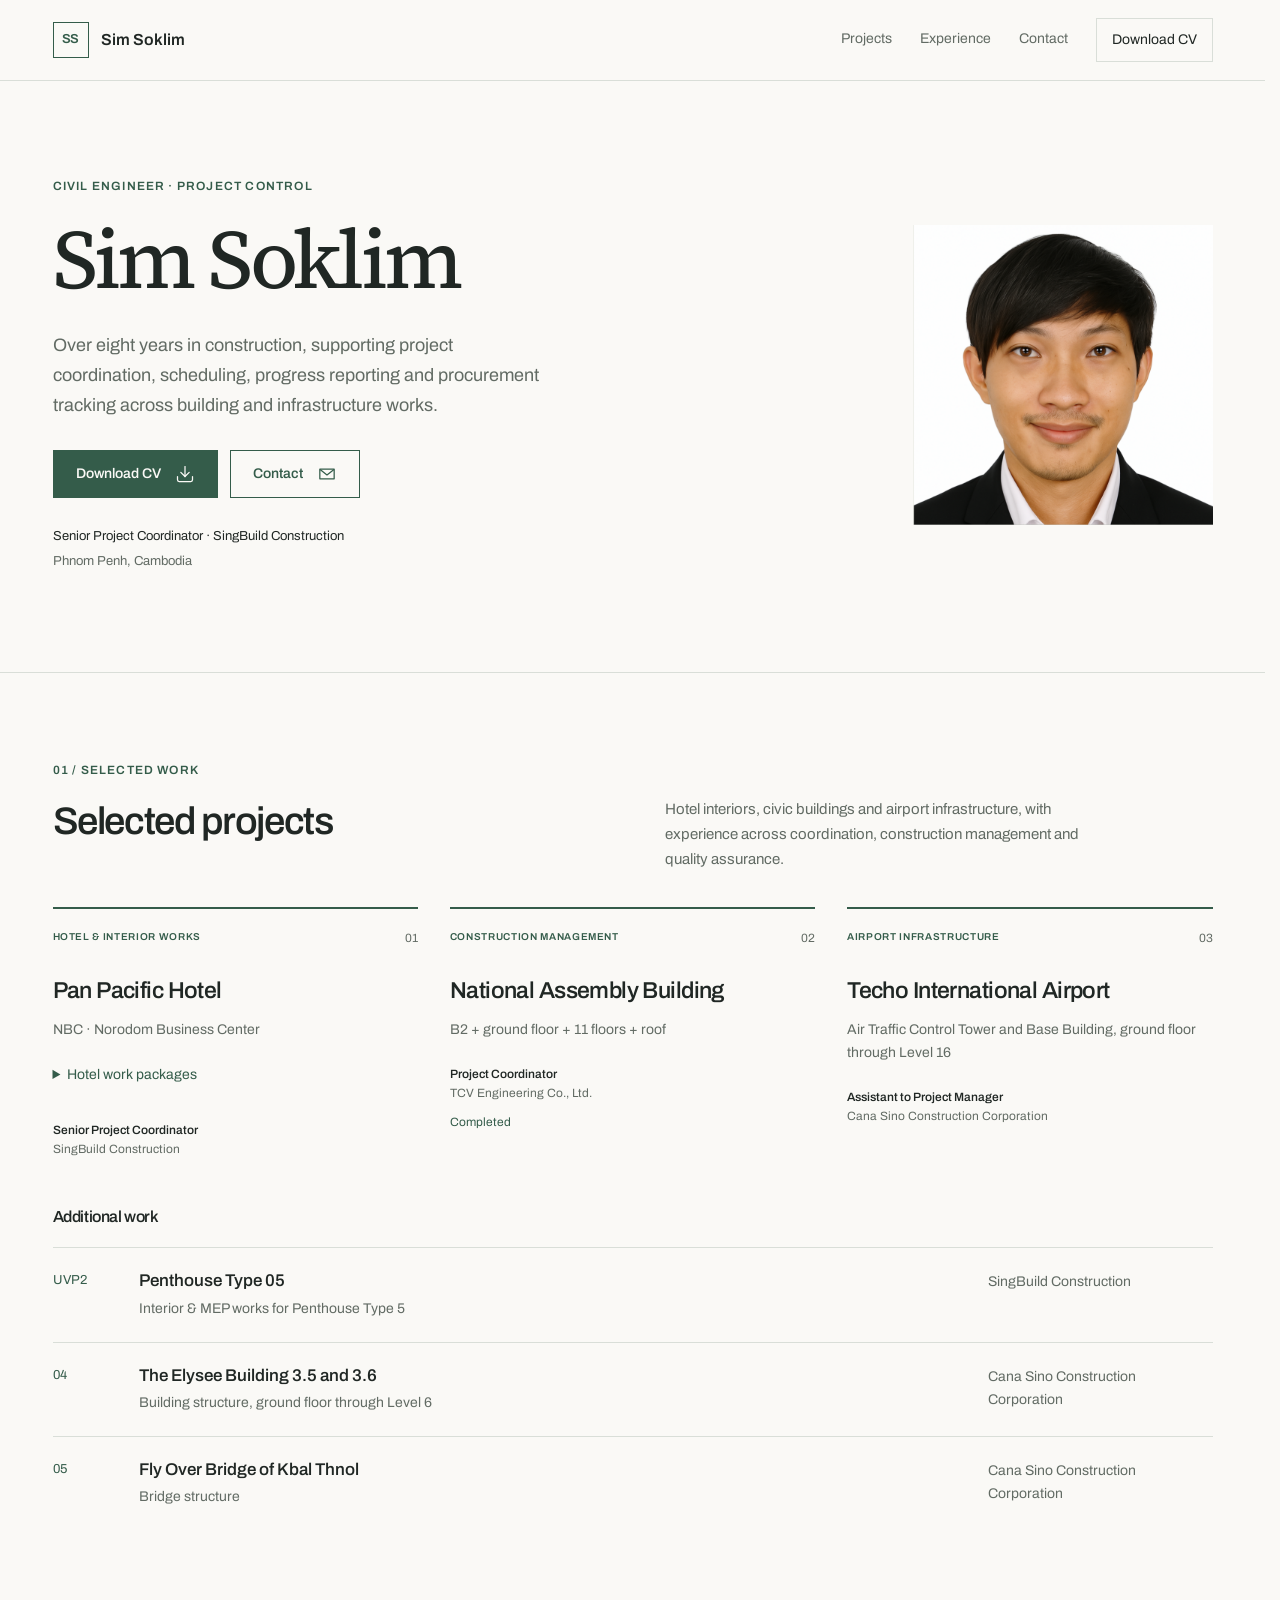
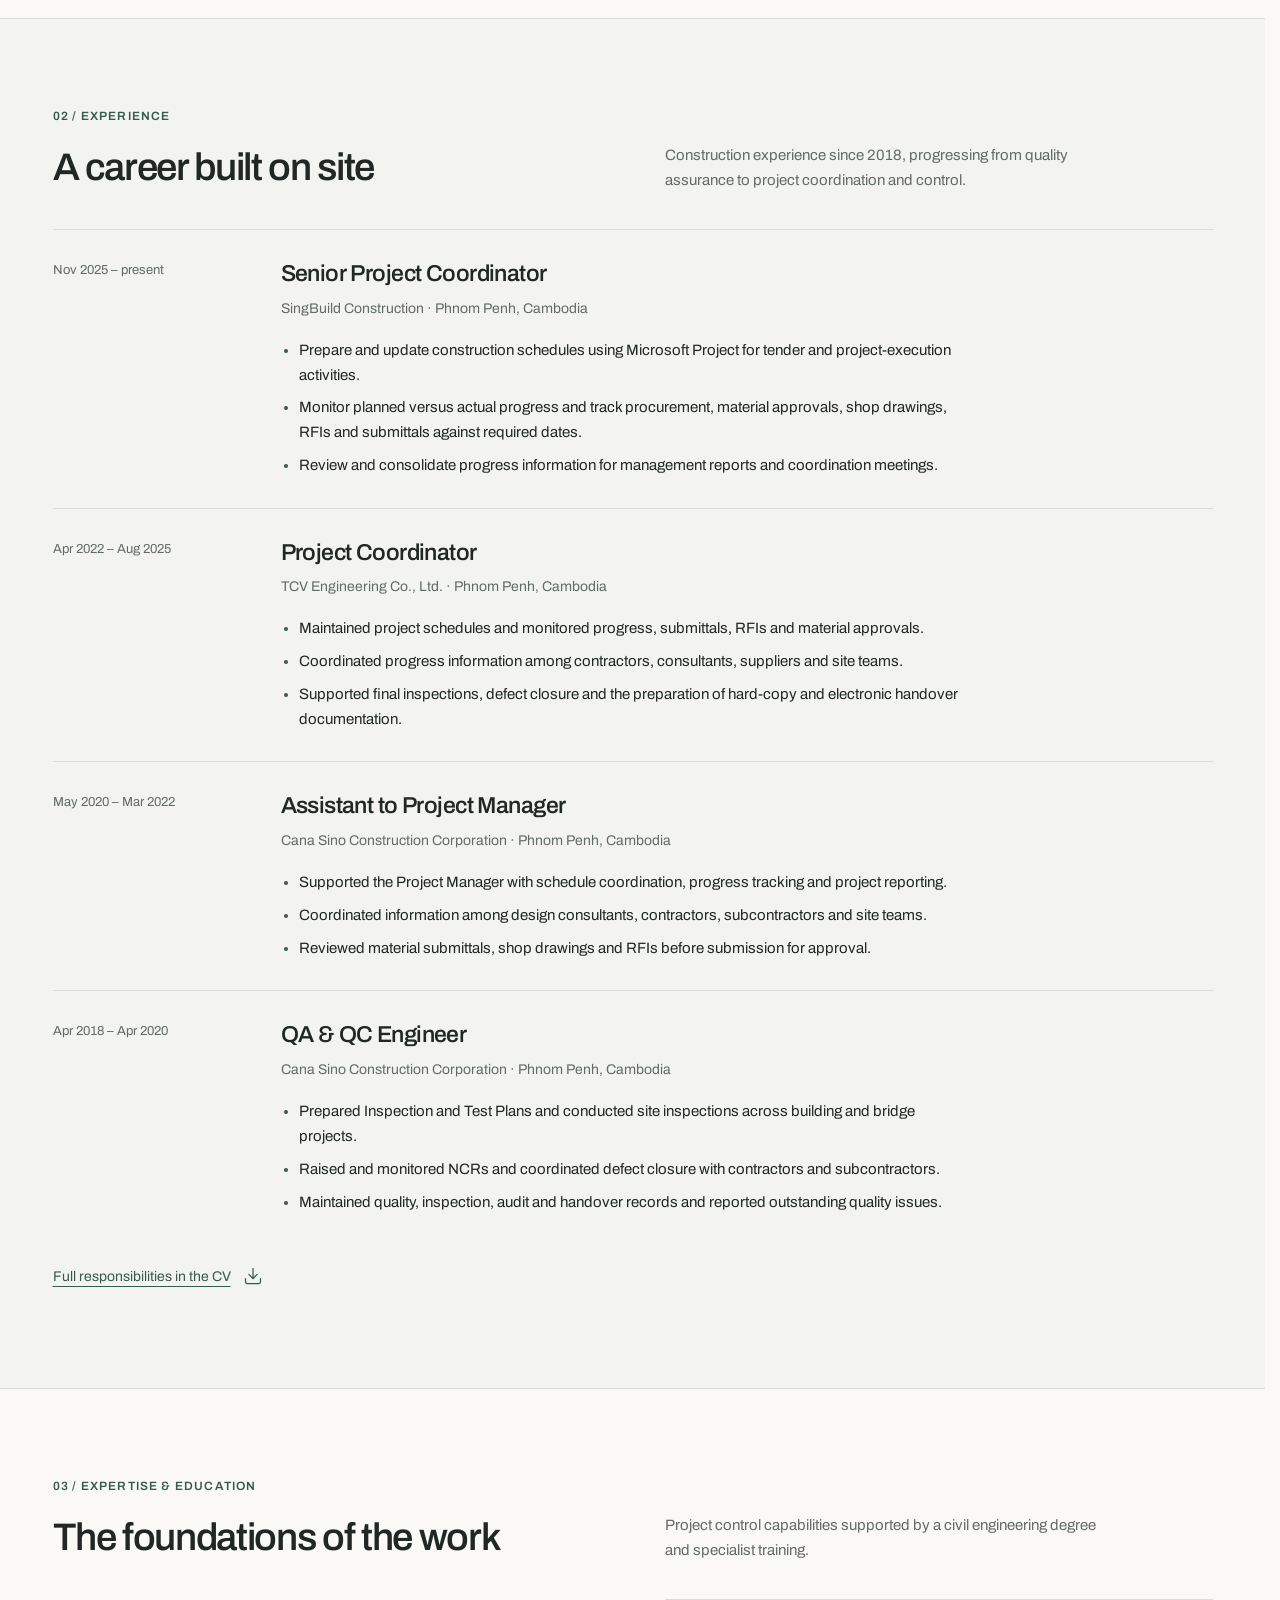
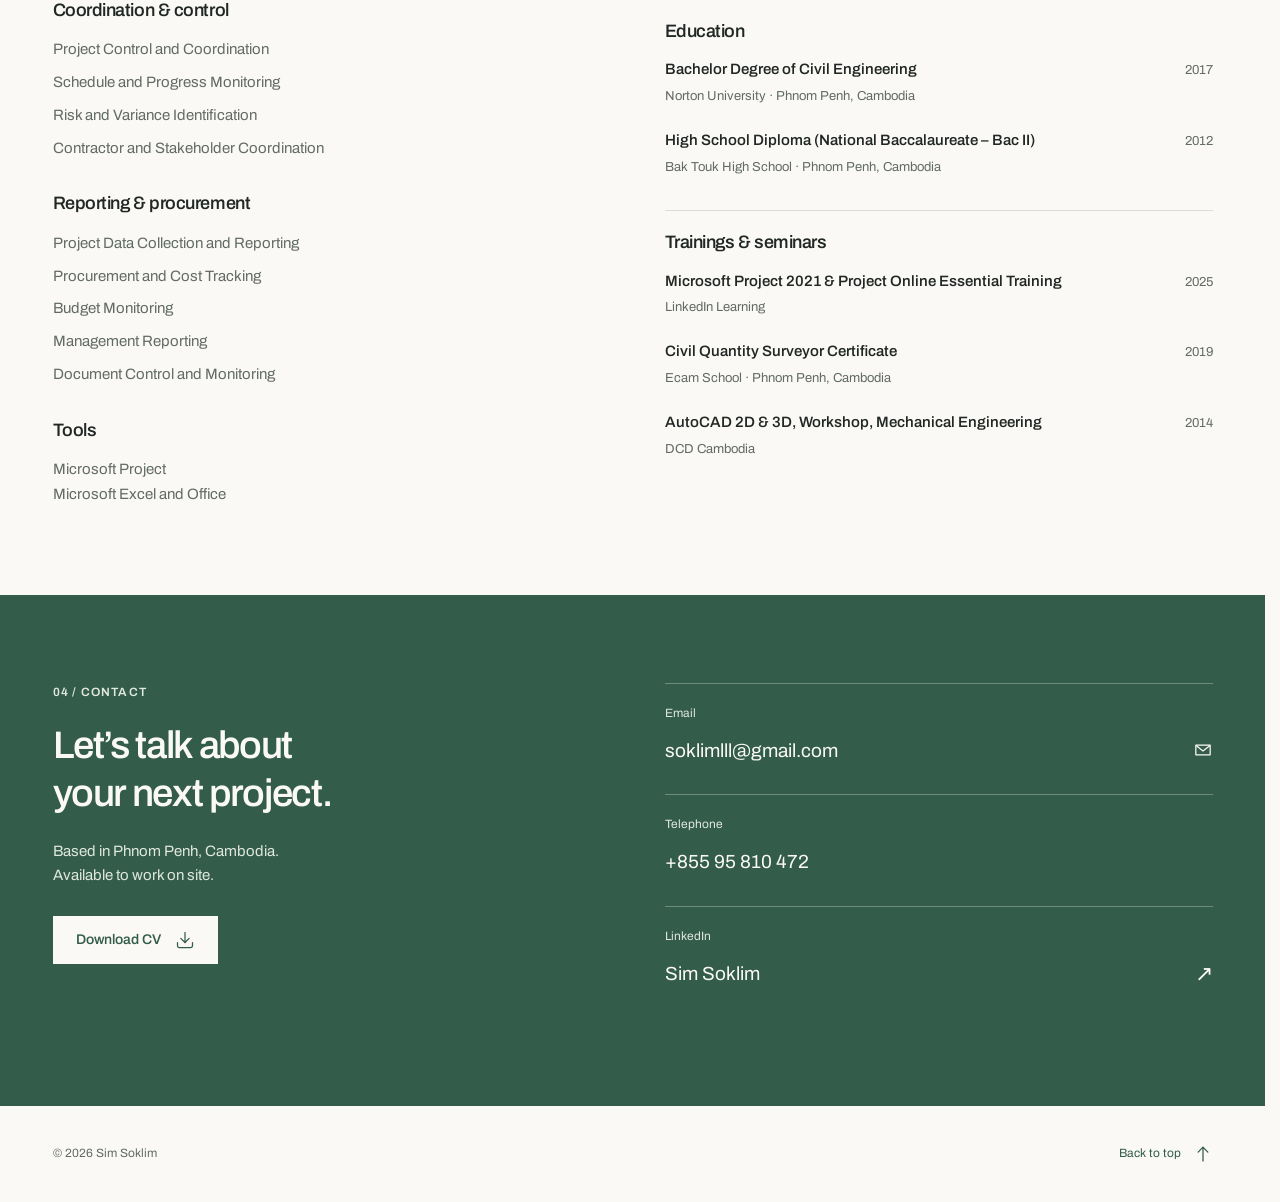
==== commit 68a24cdf: "Replace portrait with supplied high-resolution photo" ====
--- a/index.html
+++ b/index.html
@@ -25,7 +25,7 @@
   <title>Sim Soklim | Civil Engineer · Project Control</title>
   <link rel="preload" as="font" type="font/woff2" href="fonts/Archivo-var.woff2" crossorigin>
   <link rel="preload" as="font" type="font/woff2" href="fonts/SourceSerif4-var.woff2" crossorigin>
-  <link rel="preload" as="image" href="images/portrait-cutout.webp" fetchpriority="high">
+  <link rel="preload" as="image" href="images/sim-soklim-portrait.png" fetchpriority="high">
   <link rel="stylesheet" href="css/style.css">
 </head>
 <body>
@@ -78,7 +78,7 @@
           <div class="hero-meta"><span>Senior Project Coordinator · SingBuild Construction</span><span>Phnom Penh, Cambodia</span></div>
         </div>
         <figure class="hero-portrait">
-          <div class="portrait-frame"><span class="portrait-fallback" aria-hidden="true">SS</span><img src="images/portrait-cutout.webp" alt="Portrait of Sim Soklim" width="202" height="283" fetchpriority="high" decoding="async"></div>
+          <div class="portrait-frame"><span class="portrait-fallback" aria-hidden="true">SS</span><img src="images/sim-soklim-portrait.png" alt="Portrait of Sim Soklim" width="800" height="800" fetchpriority="high" decoding="async"></div>
         </figure>
       </div>
     </section>
--- a/css/style.css
+++ b/css/style.css
@@ -70,8 +70,8 @@
 .hero-meta { display: grid; gap: 3px; margin-top: 28px; font-size: 13px; color: var(--muted); }
 .hero-meta span:first-child { color: var(--ink); }
 .hero-portrait { width: min(300px, 100%); justify-self: end; }
-.portrait-frame { position: relative; display: grid; align-items: end; justify-items: center; height: 375px; background: var(--portrait); }
-.portrait-frame img { position: relative; z-index: 1; width: 240px; max-width: 100%; height: auto; }
+.portrait-frame { position: relative; display: grid; aspect-ratio: 1; overflow: hidden; background: var(--portrait); }
+.portrait-frame img { position: relative; z-index: 1; display: block; width: 100%; height: auto; }
 .portrait-fallback { position: absolute; inset: 0; display: grid; place-items: center; color: var(--forest); font-family: var(--font-display); font-size: 64px; }
 .portrait-frame.is-empty img { display: none; }
 .section { padding-block: 88px; border-top: 1px solid var(--rule); }
@@ -155,8 +155,6 @@
   .hero-grid { grid-template-columns: 1fr; gap: 40px; }
   .hero-lede { max-width: 52ch; }
   .hero-portrait { justify-self: center; width: 240px; }
-  .portrait-frame { height: 300px; }
-  .portrait-frame img { width: 202px; }
   .section { padding-block: 64px; }
   .section-heading { grid-template-columns: 1fr; gap: 16px; }
   .featured-projects { grid-template-columns: 1fr; gap: 36px; }
@@ -184,8 +182,6 @@
   .btn { padding-inline: 13px; gap: 10px; font-size: 13px; }
   .hero-meta { margin-top: 22px; font-size: 12px; }
   .hero-portrait { width: 216px; }
-  .portrait-frame { height: 270px; }
-  .portrait-frame img { width: 182px; }
   .section-head { margin-bottom: 28px; }
   .section-head .eyebrow { margin-bottom: 14px; }
   .section-heading > p { font-size: 14px; }
@@ -220,8 +216,6 @@
   h2 { font-size: 22pt; }
   h3 { font-size: 15pt; }
   .hero-portrait { width: 150px; }
-  .portrait-frame { height: 190px; }
-  .portrait-frame img { width: 132px; }
   .featured-projects { grid-template-columns: 1fr; gap: 24px; }
   .project-packages { grid-template-columns: 1fr; }
   .project-feature, .register-row, .experience-row, .study-item { break-inside: avoid; }
